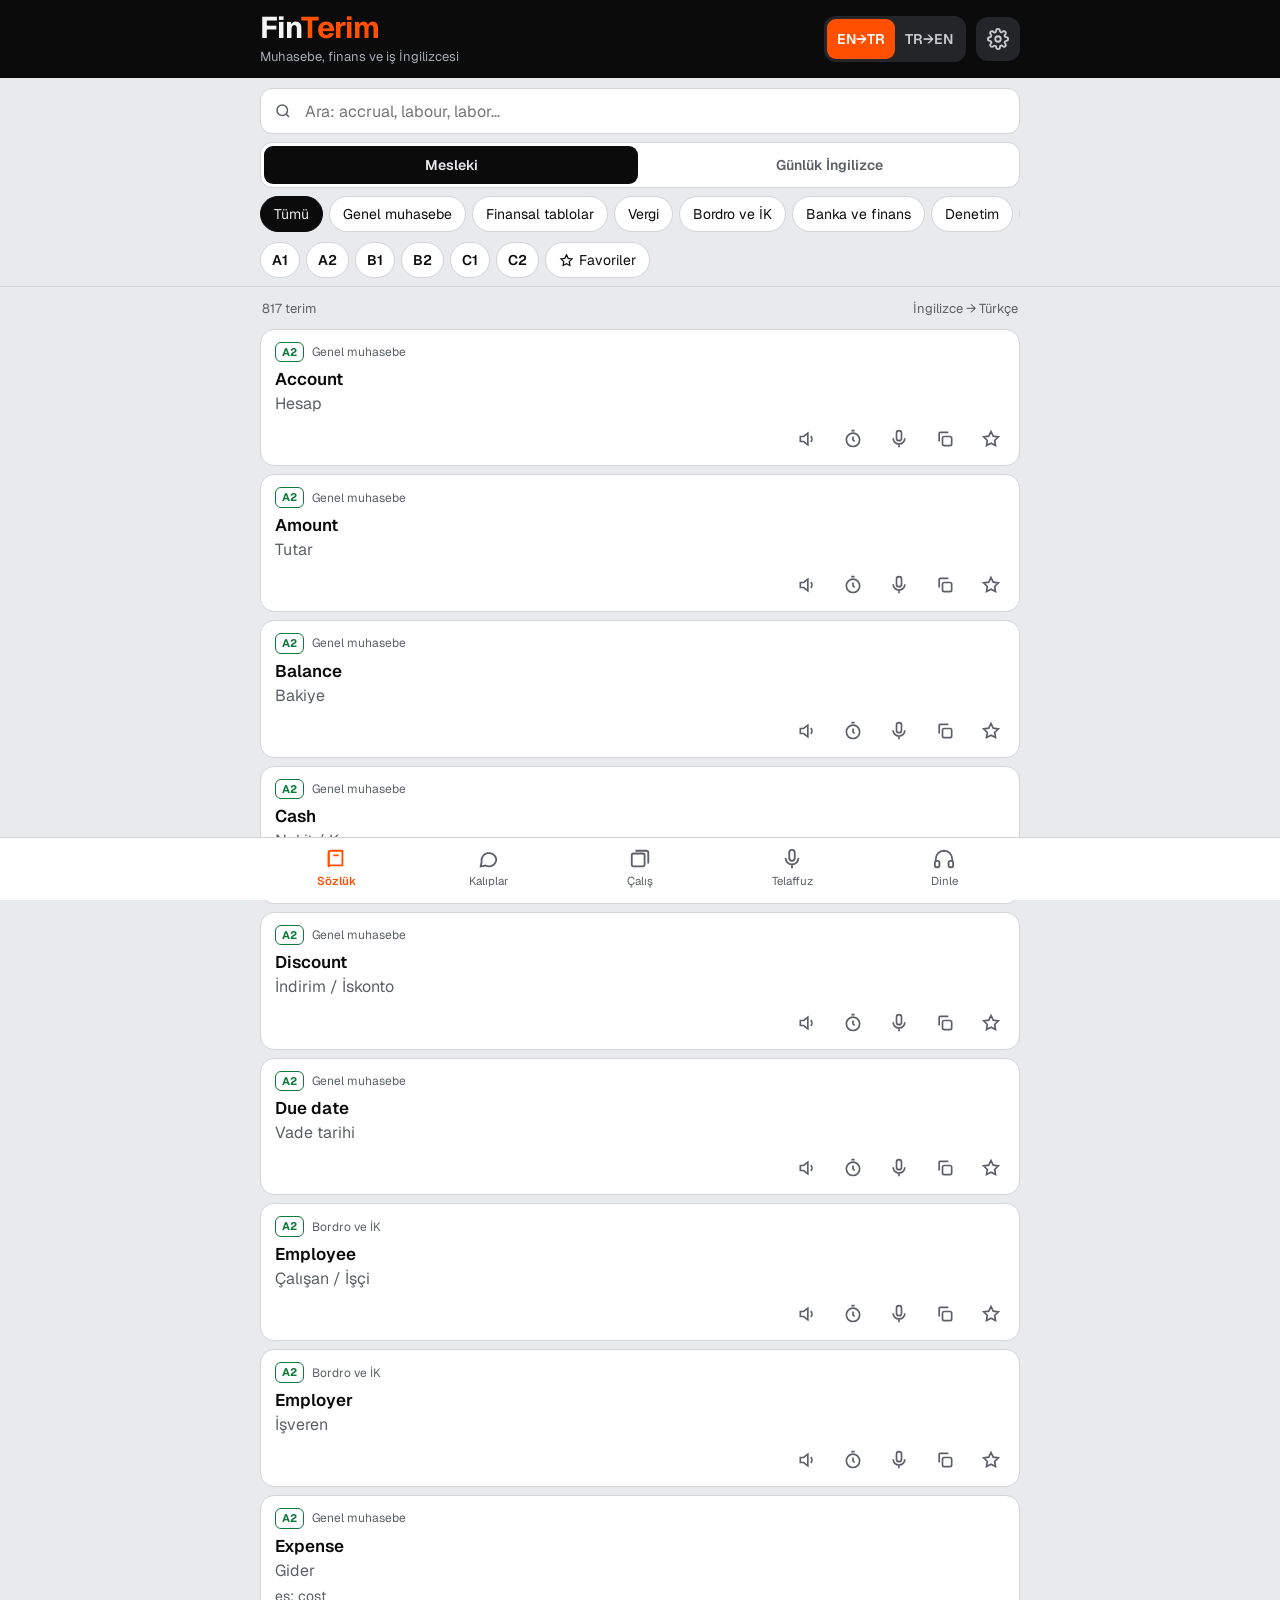
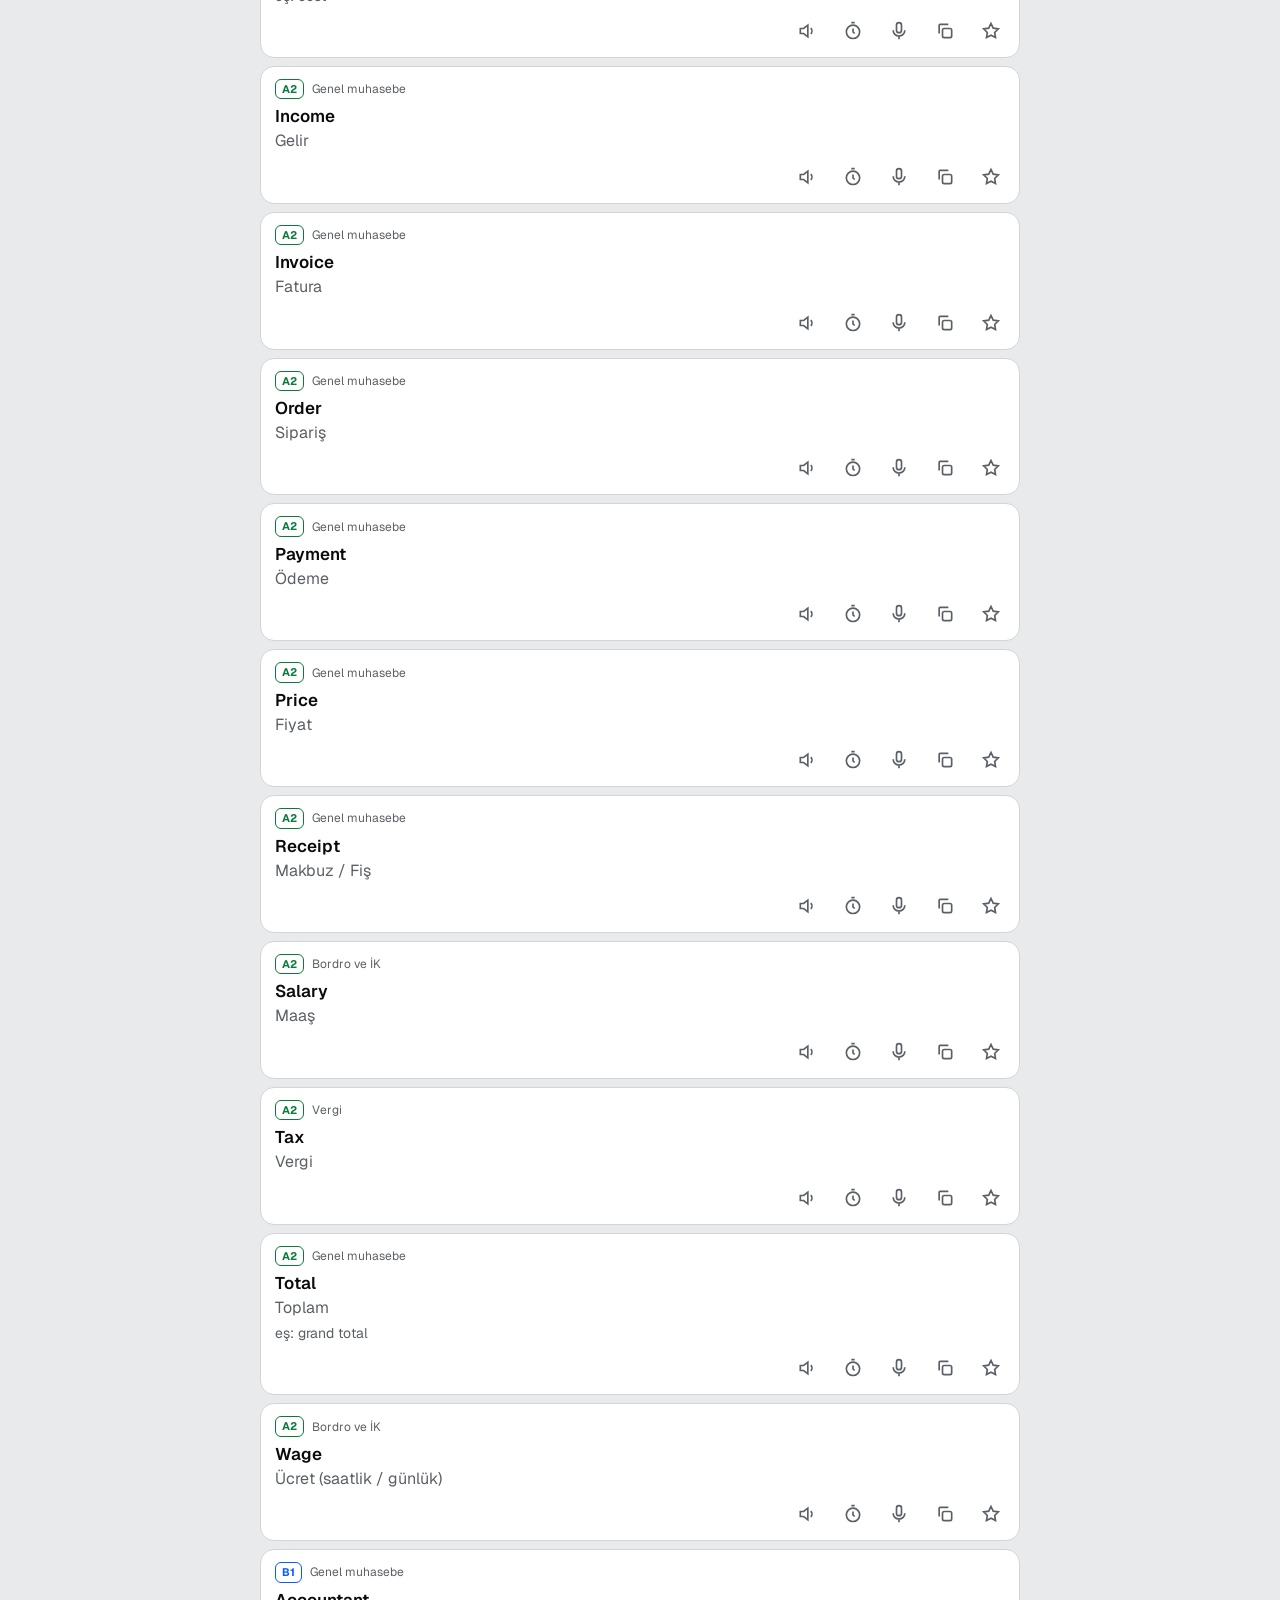
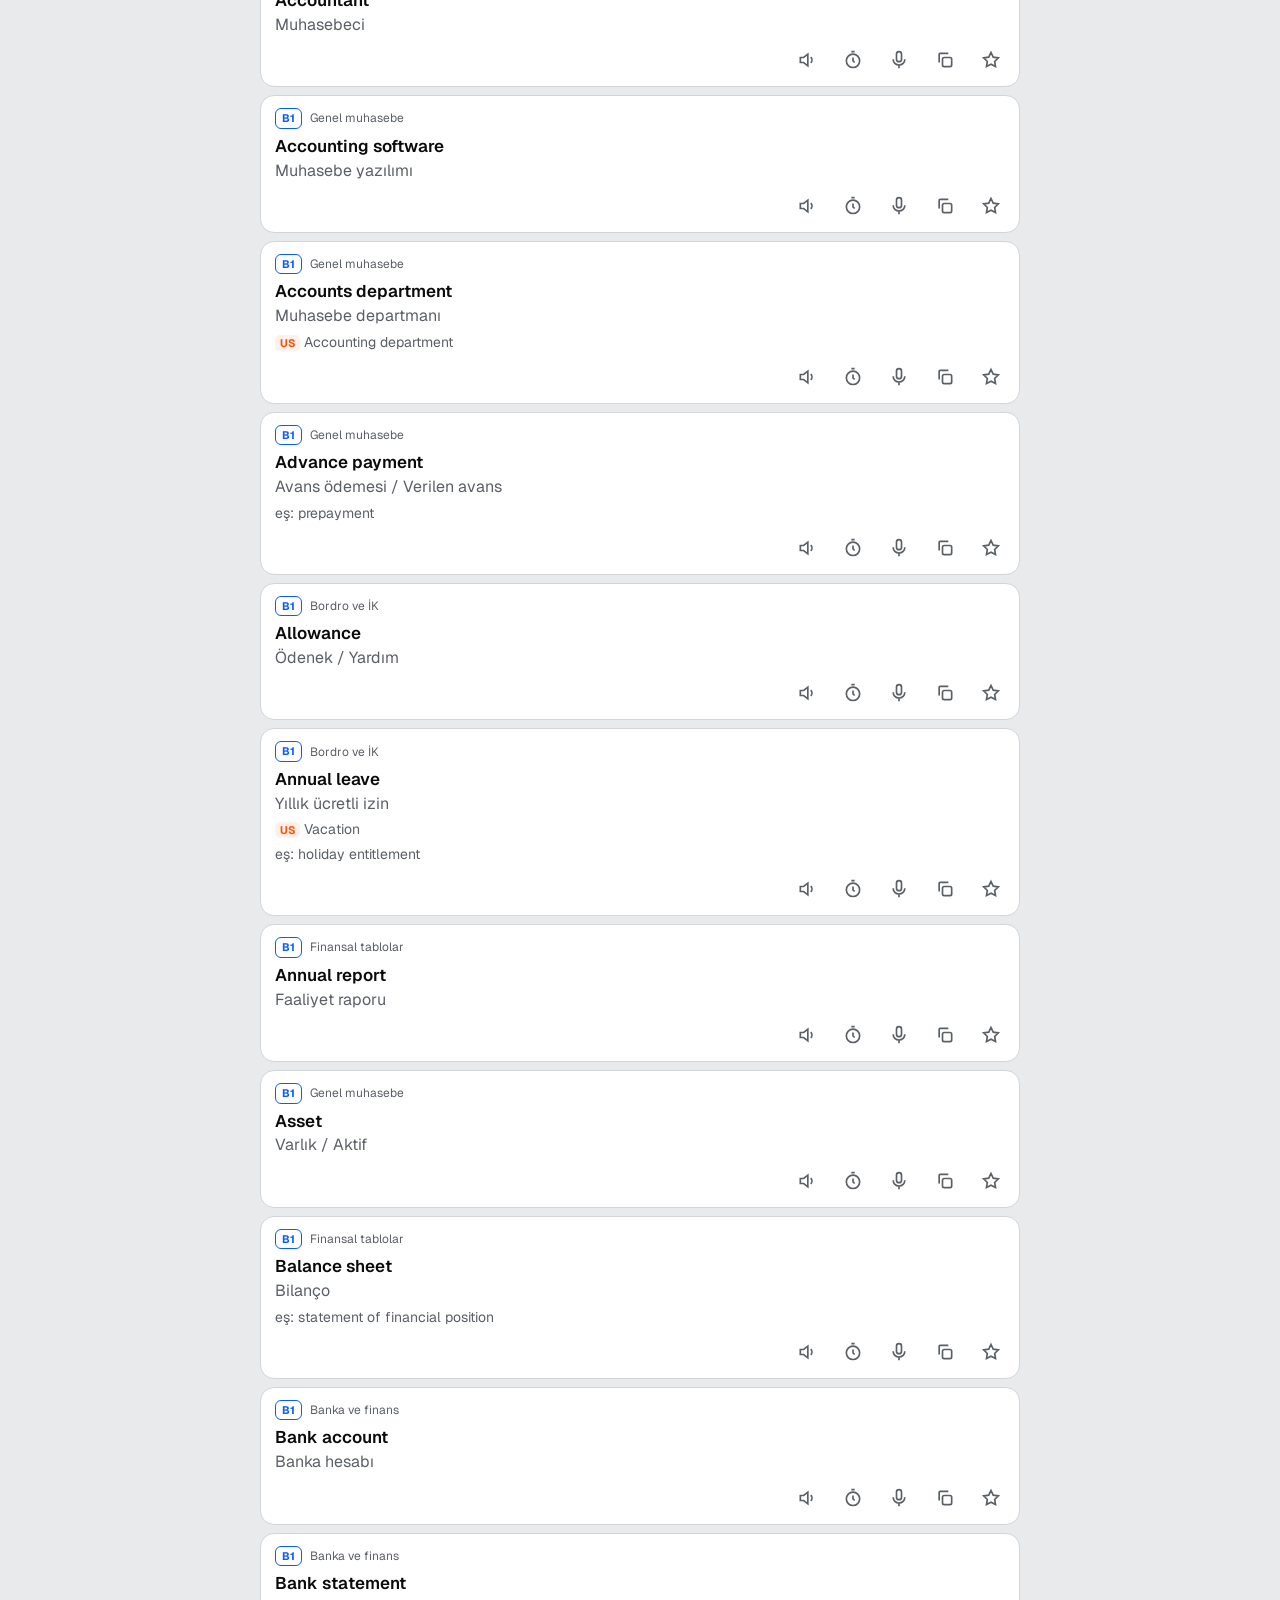
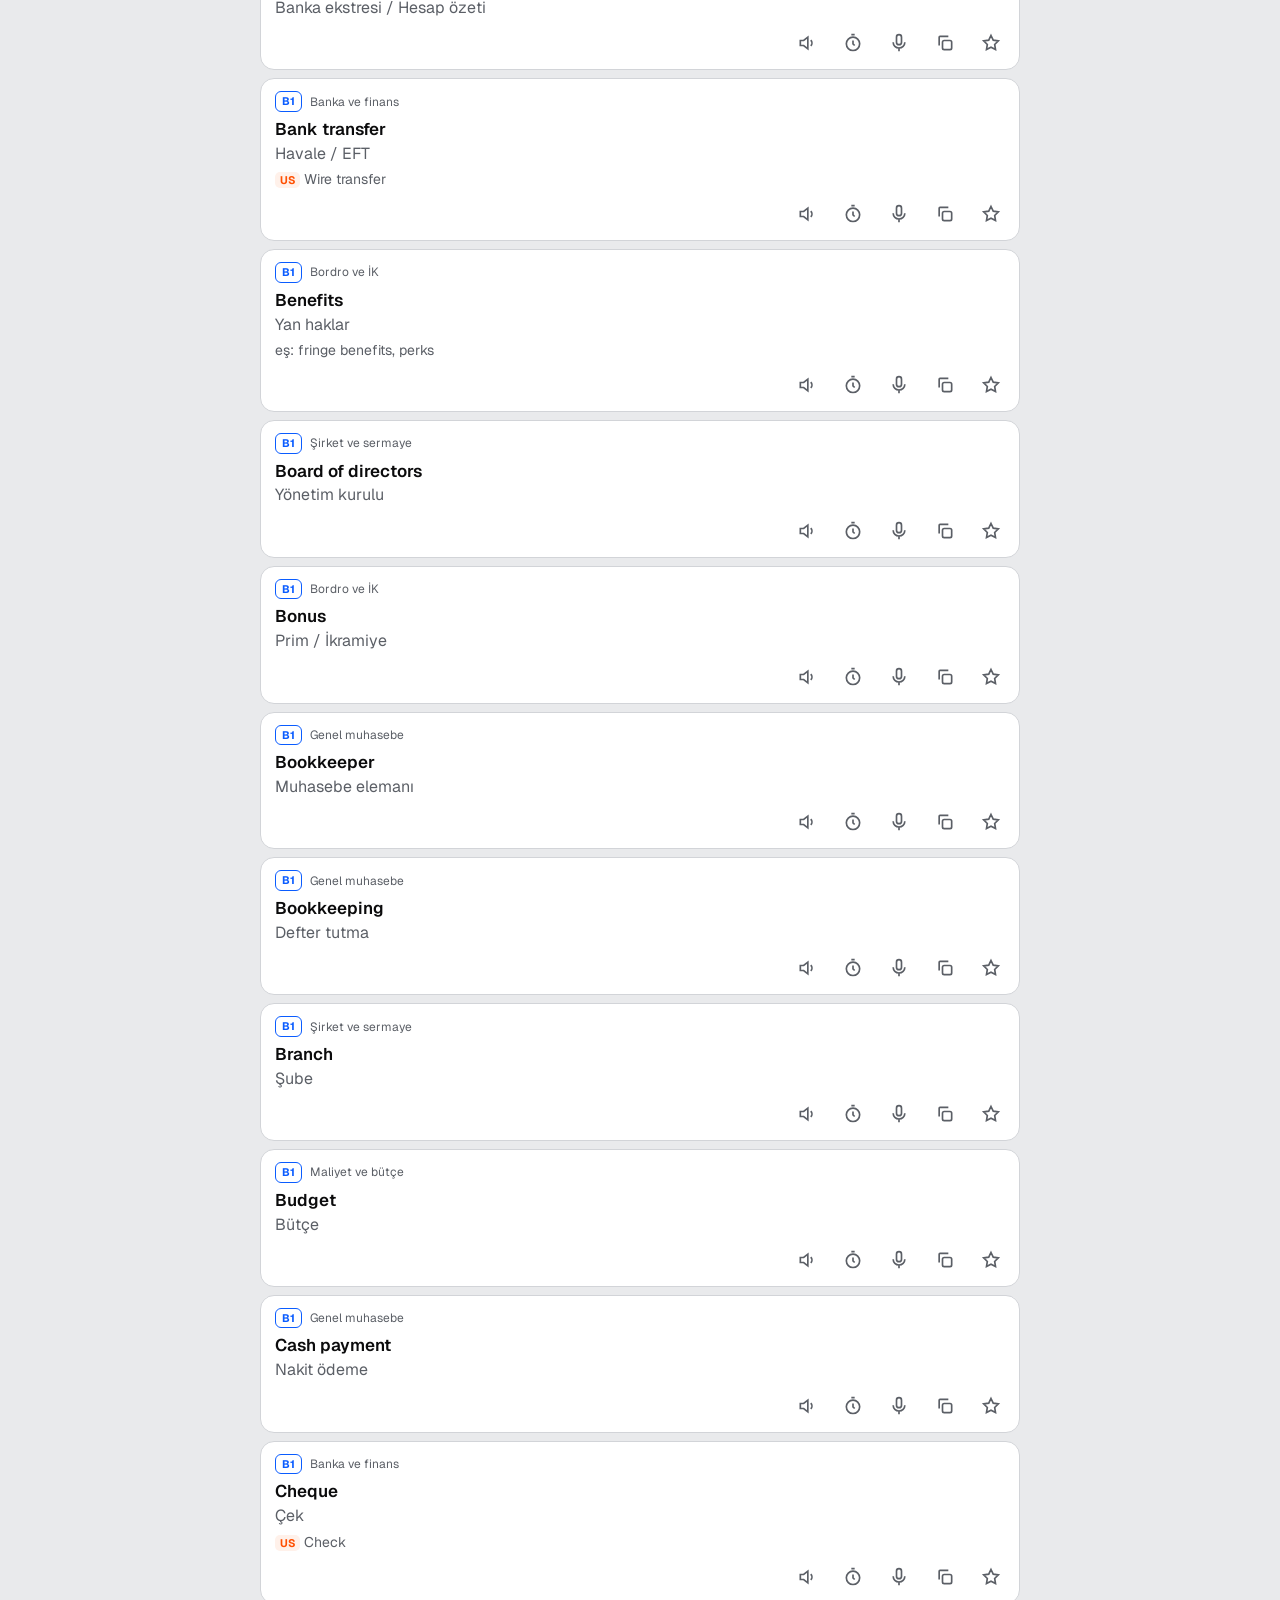
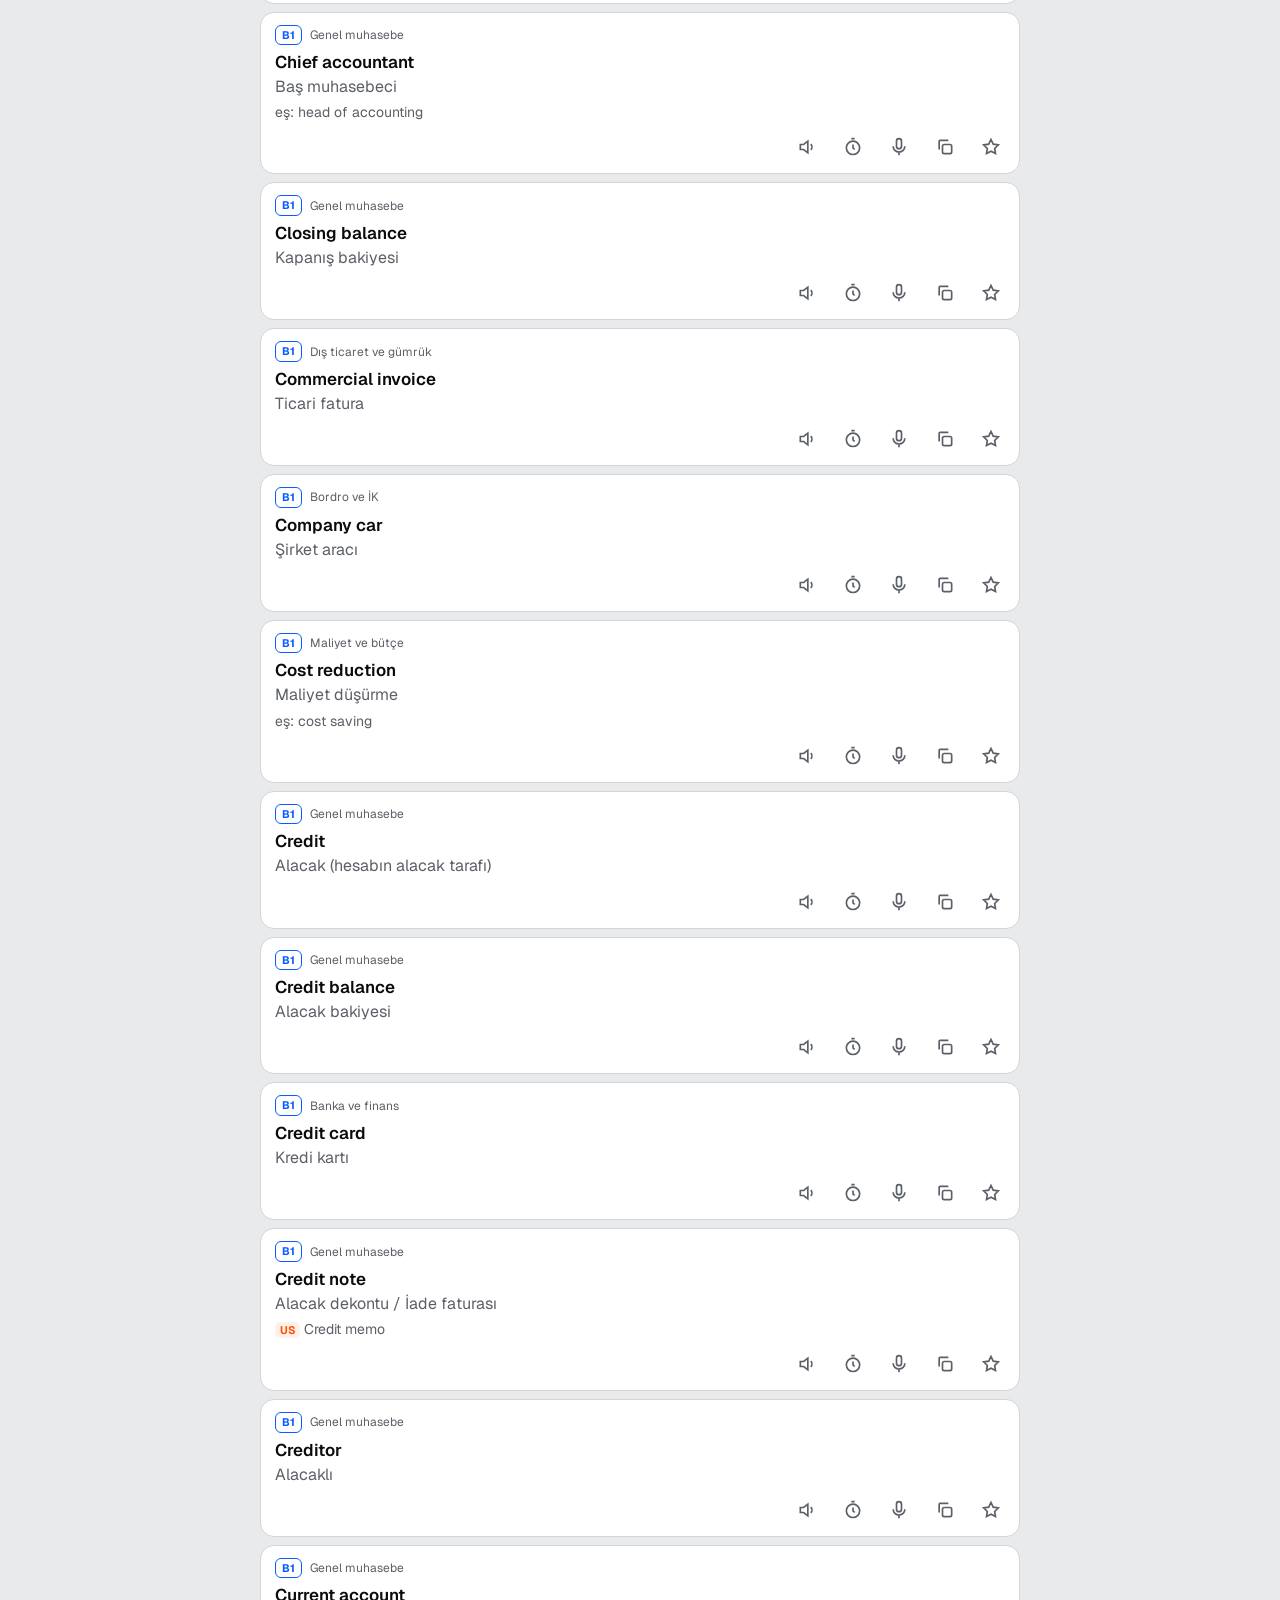
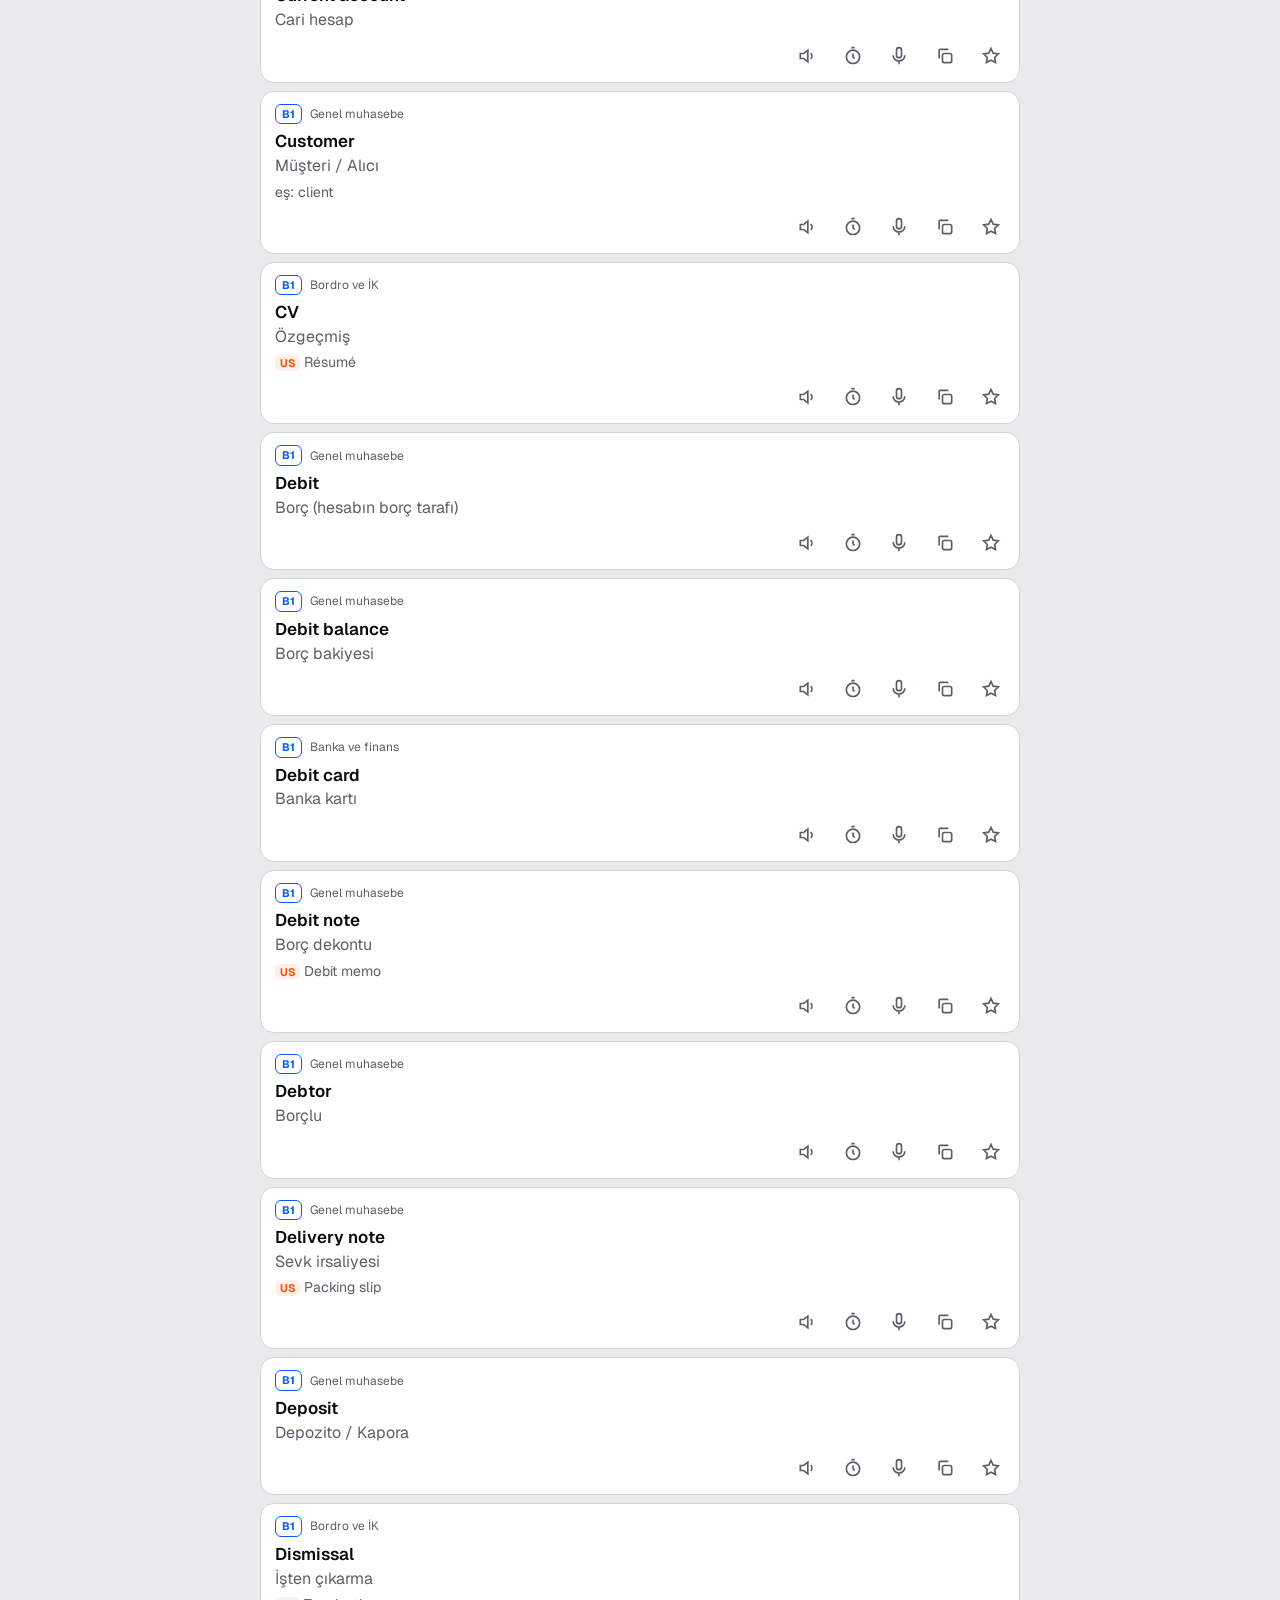
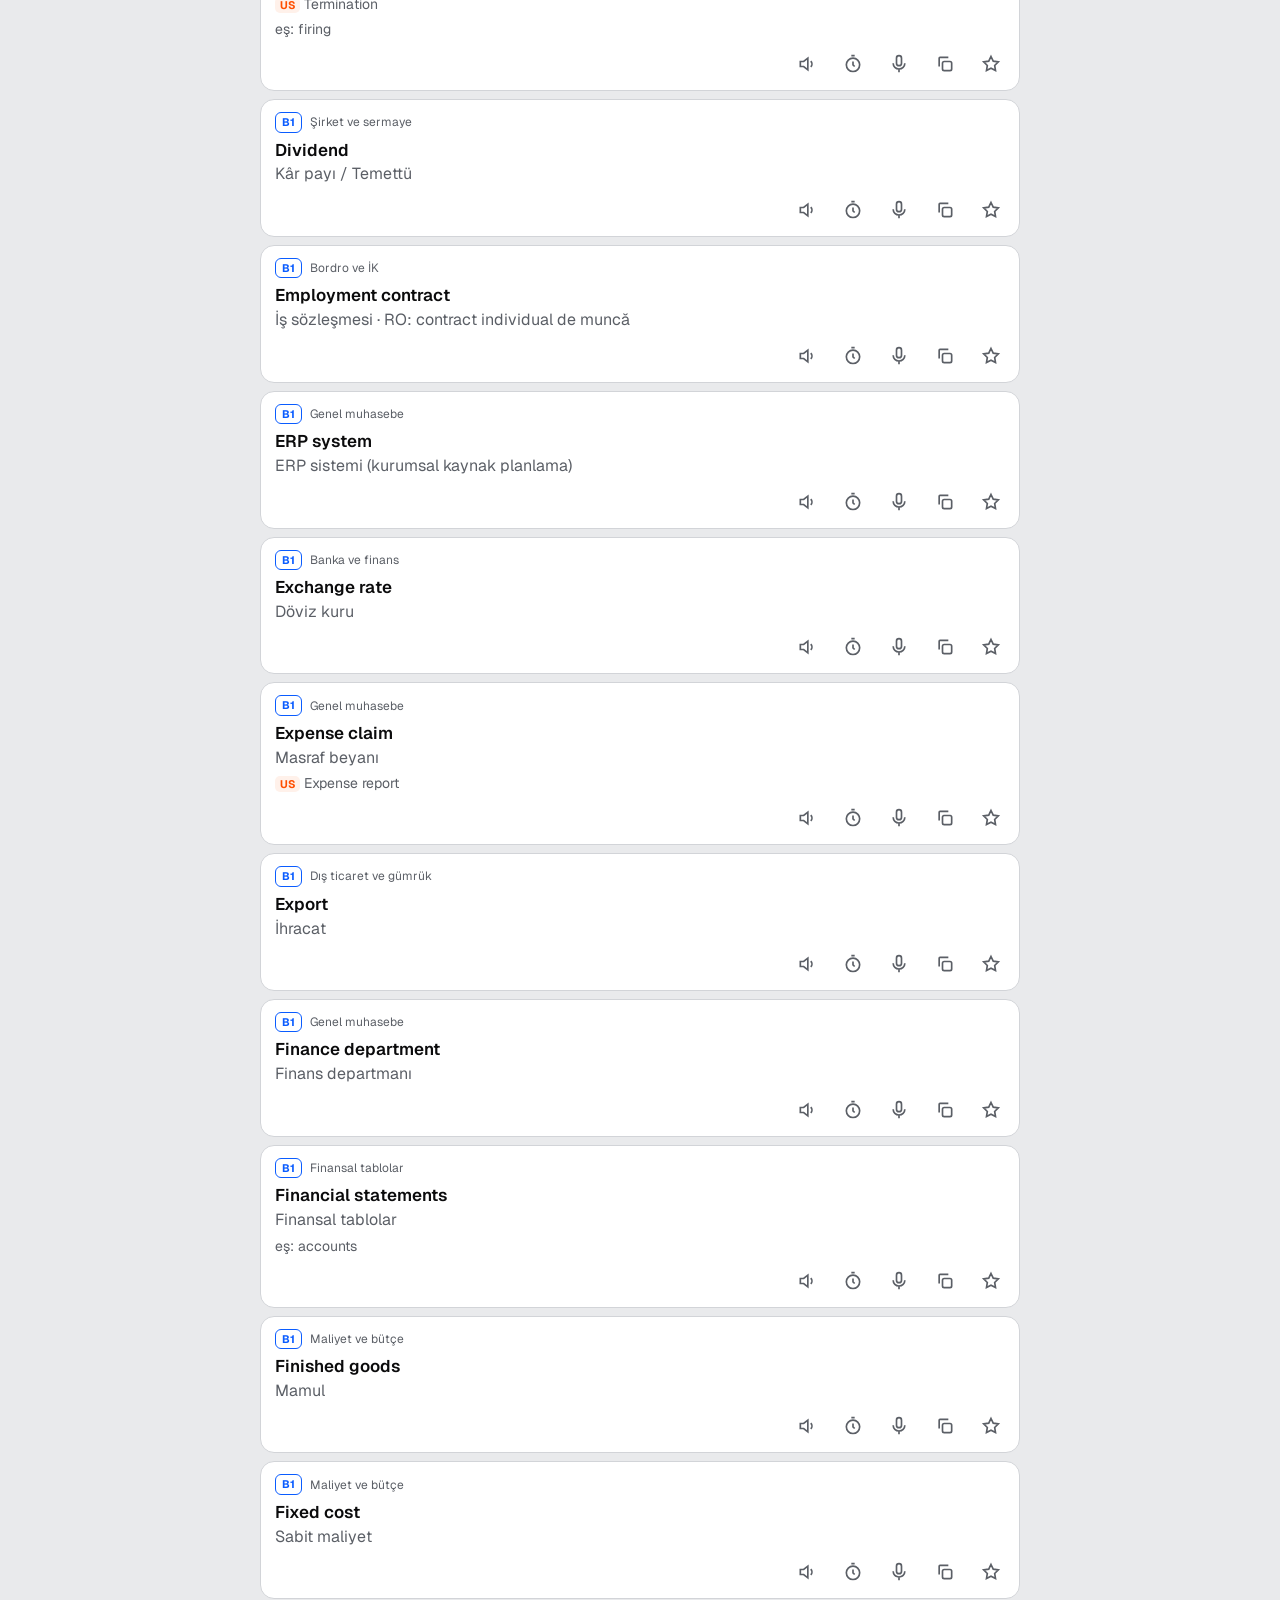
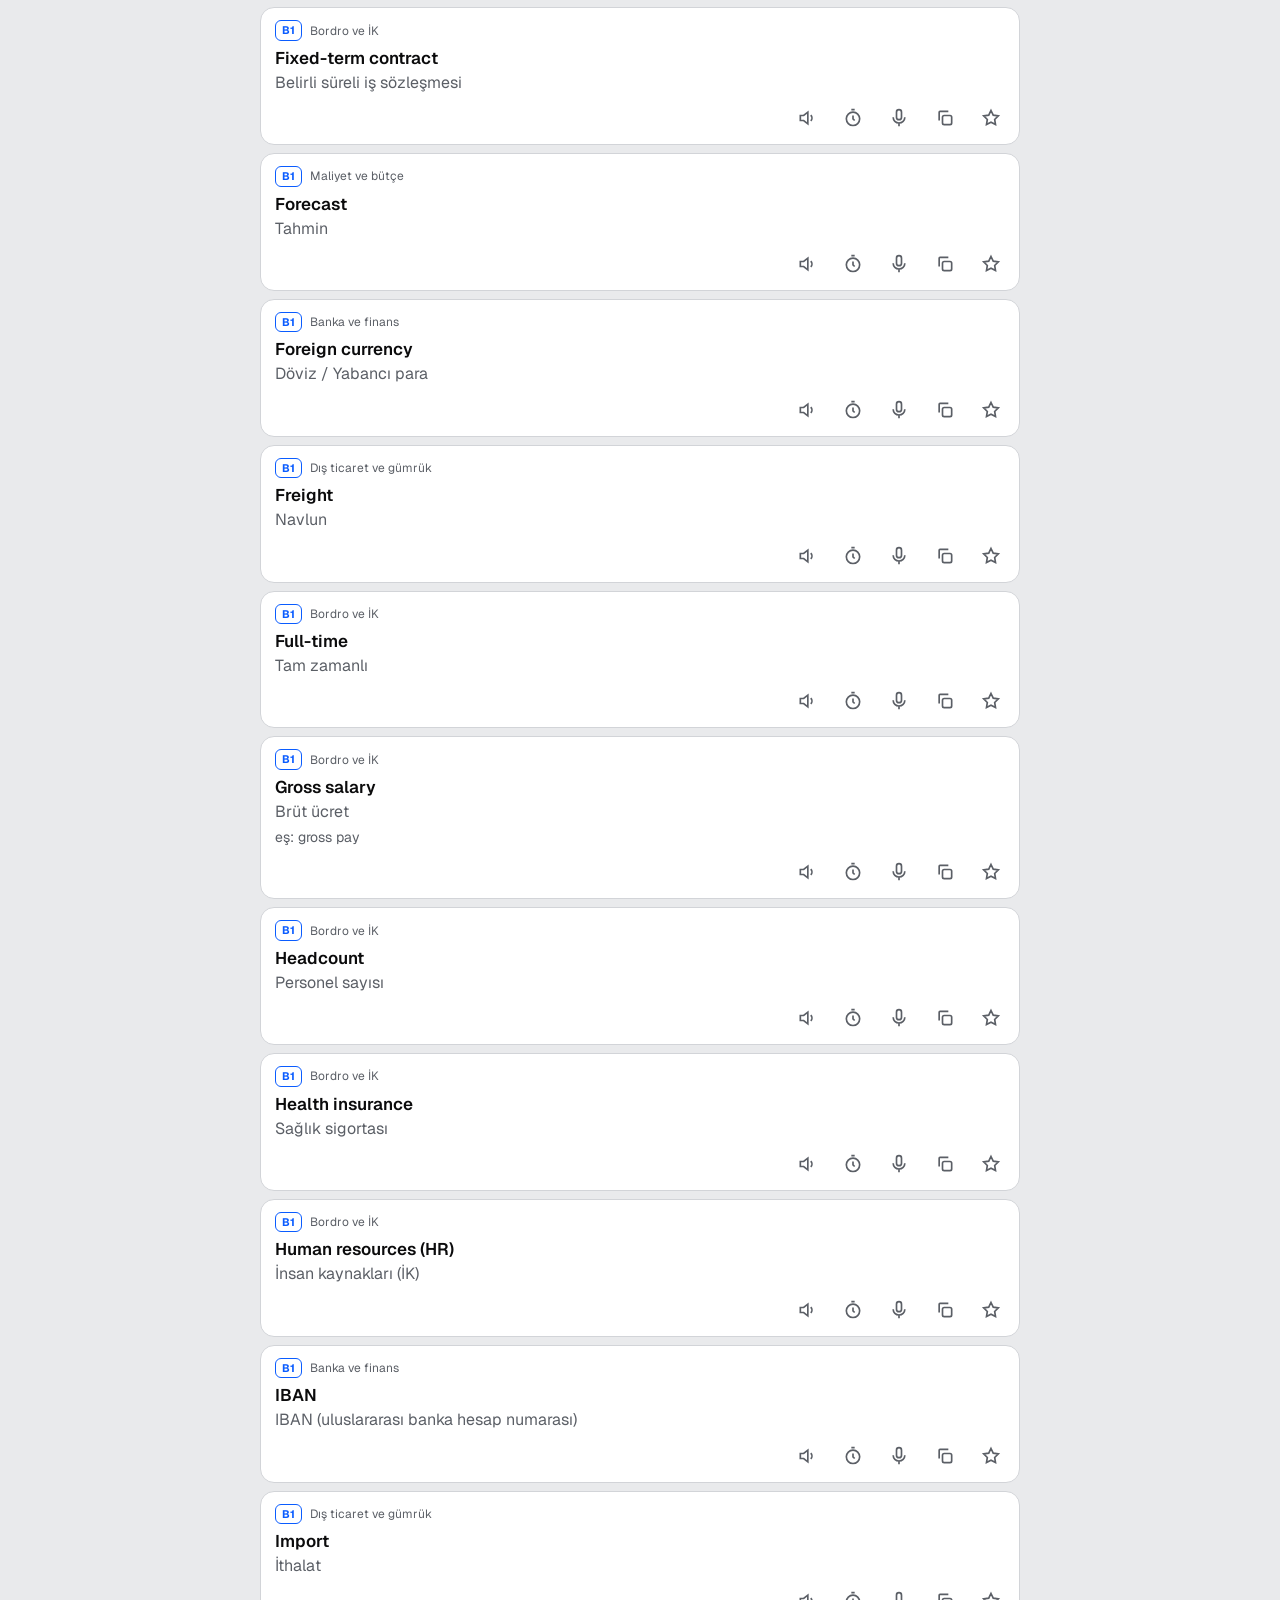
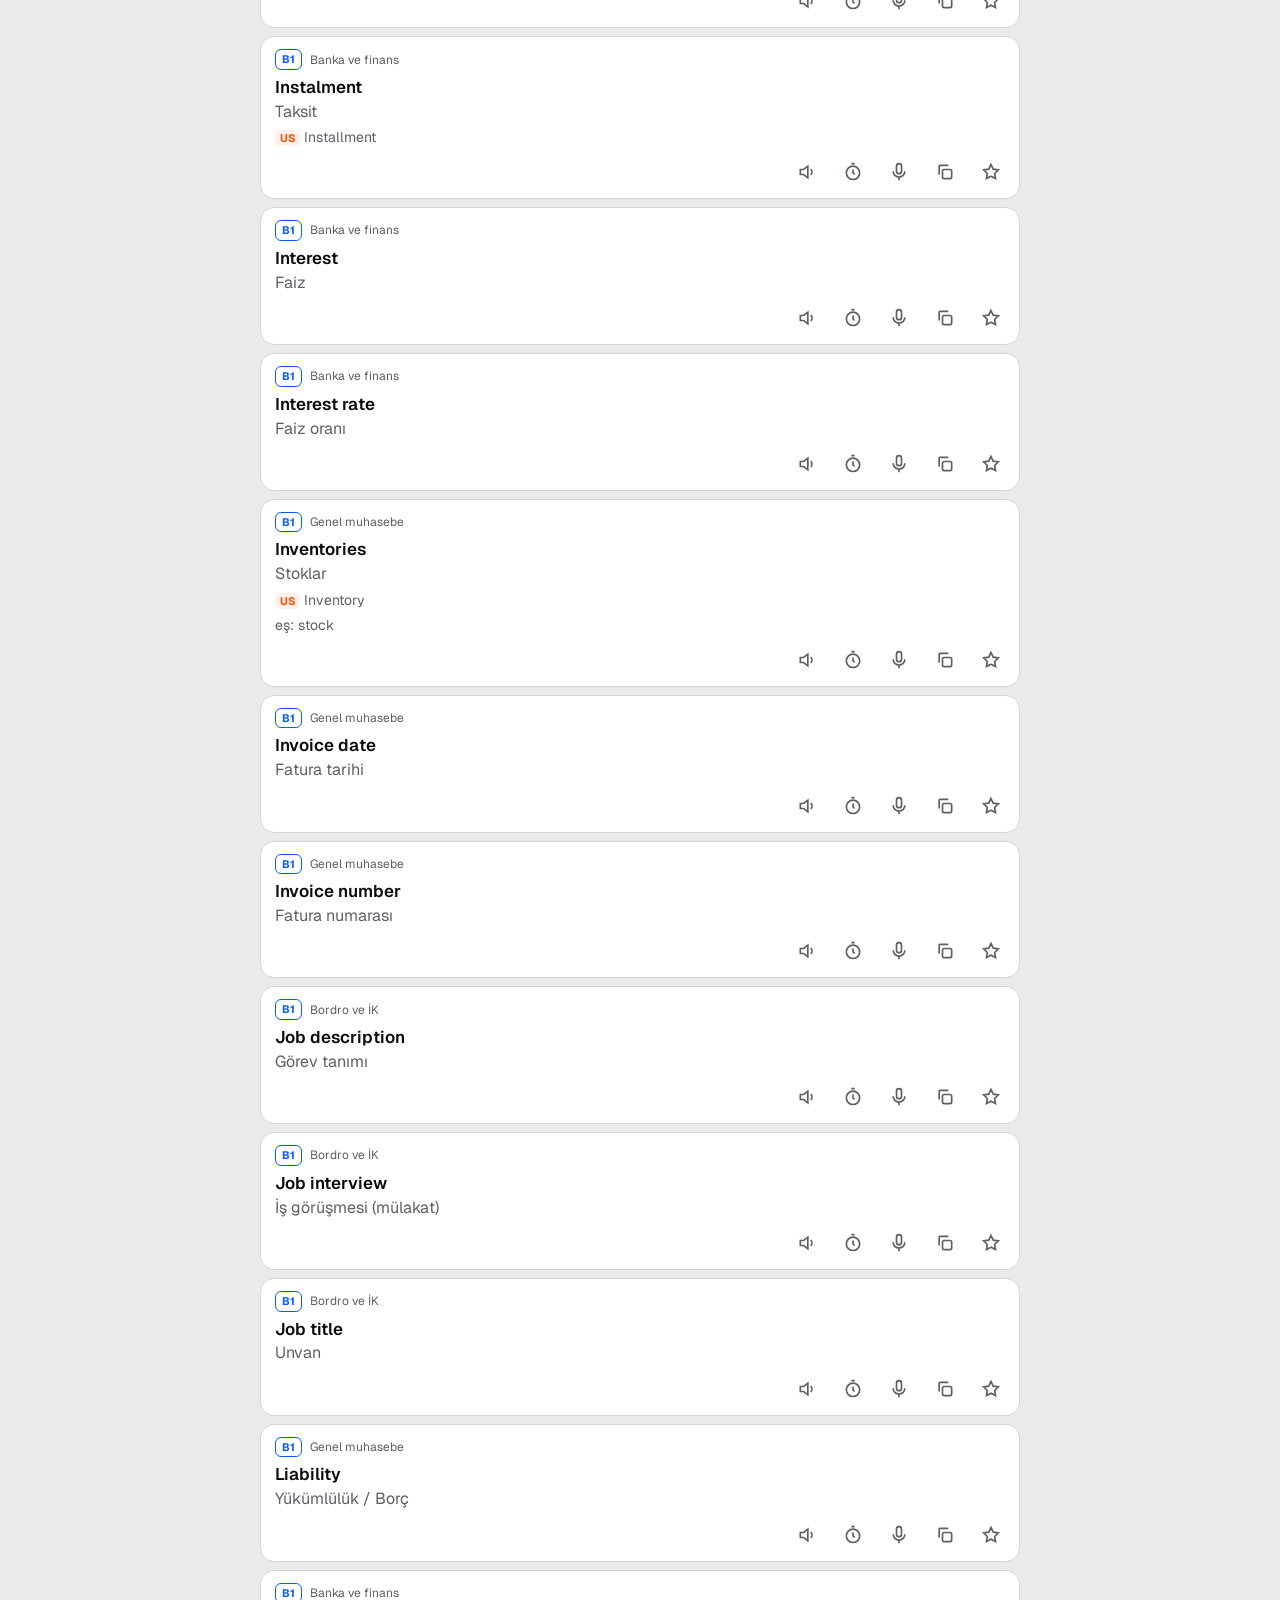
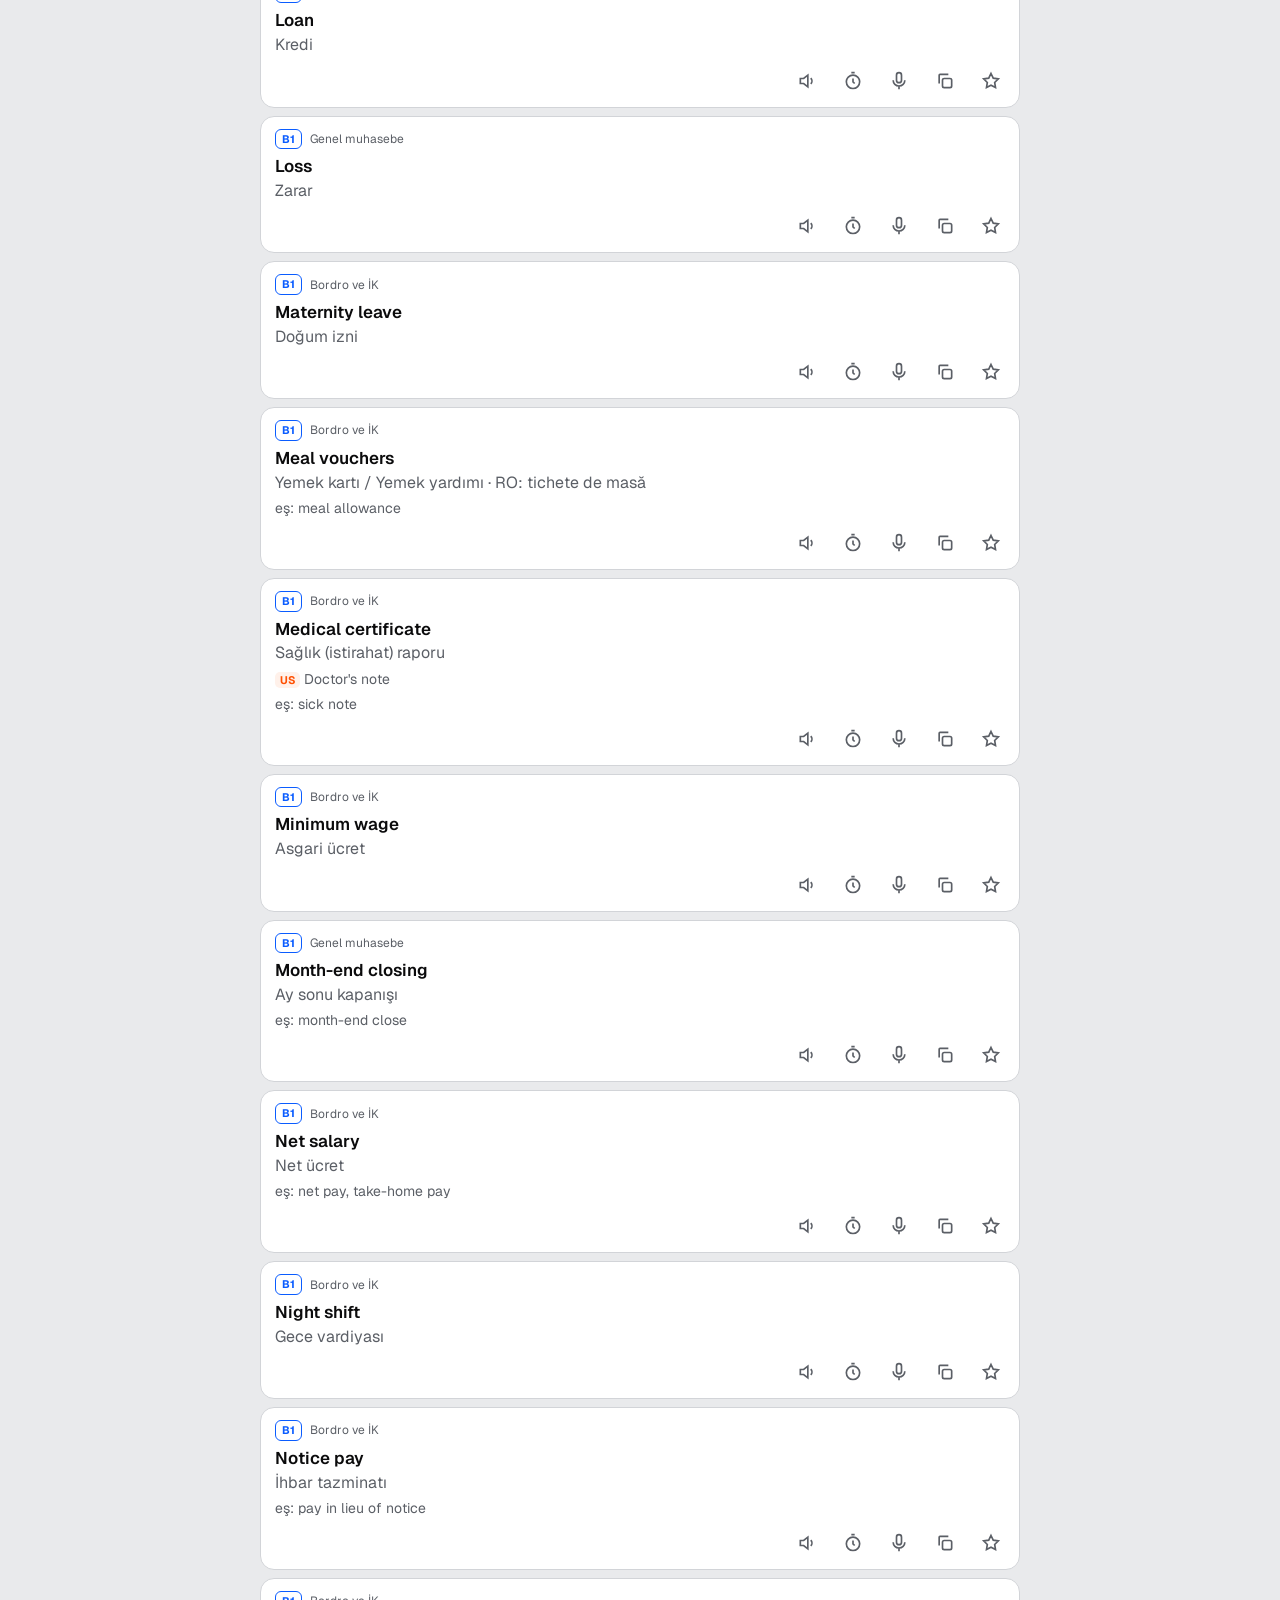
==== index.html @ 6b2aa6b6 "Add files via upload" ====
<!DOCTYPE html>
<html lang="tr">
<head>
<meta charset="utf-8">
<meta name="viewport" content="width=device-width,initial-scale=1,viewport-fit=cover">
<meta name="theme-color" content="#0b0b0c">
<meta name="apple-mobile-web-app-capable" content="yes">
<meta name="mobile-web-app-capable" content="yes">
<meta name="apple-mobile-web-app-title" content="FinTerim">
<meta name="apple-mobile-web-app-status-bar-style" content="black">
<link rel="manifest" href="manifest.webmanifest">
<link rel="icon" href="icon-192.png">
<link rel="apple-touch-icon" href="apple-touch-icon.png">
<title>FinTerim EN⇄TR</title>
<link rel="preconnect" href="https://fonts.googleapis.com">
<link href="https://fonts.googleapis.com/css2?family=Geist:wght@400;500;600;700&display=swap" rel="stylesheet">
<style>
/* VOICE: calm, exact pocket instrument for a finance professional learning between meetings
   IDEA: a precision instrument — black housing, aluminium face, one orange pointer
   PICTURE: the working list / flash card / mic dial itself, opening mid-use
   COLOUR and TYPE: aluminium #e9eaec, black, orange #ff4f00; night #141517; Geist
   LAYOUT: black header with direction switch, sticky filter bar, cards, five-tab bottom bar */
:root{color-scheme:light dark;--bg:light-dark(#e9eaec,#141517);--card:light-dark(#fff,#1d1f22);--ink:light-dark(#0b0b0c,#f1f2f3);--mute:light-dark(#5b5f66,#9ca1a8);--line:light-dark(#d2d4d8,#2d3034);--acc:#ff4f00;--soft:light-dark(#fff1ea,#2a1c15);--ok:light-dark(#0b7a3b,#4cd685);--bad:light-dark(#c4161c,#ff6b6b)}
:root[data-theme=light]{color-scheme:light}:root[data-theme=dark]{color-scheme:dark}
*{box-sizing:border-box;min-width:0}
body{margin:0;background:var(--bg);color:var(--ink);font:16px/1.5 Geist,system-ui,-apple-system,"Segoe UI",Roboto,sans-serif;overflow-x:clip;-webkit-tap-highlight-color:transparent}
button,select,input{font:inherit;color:inherit}
button{cursor:pointer}
button:focus-visible,input:focus-visible,select:focus-visible{outline:2px solid var(--acc);outline-offset:2px}
.wrap{max-width:760px;margin:0 auto}
.top{background:#0b0b0c;color:#f4f4f5;padding:calc(env(safe-area-inset-top) + 12px) max(16px,env(safe-area-inset-right)) 12px max(16px,env(safe-area-inset-left))}
.brand{display:flex;align-items:center;gap:10px}
.brand>div:first-child{flex:1}
h1{margin:0;font-size:30px;line-height:1.05;font-weight:700;letter-spacing:-.02em}
h1 i{font-style:normal;color:var(--acc)}
.sub{margin:3px 0 0;font-size:13px;color:#a7abb2}
.seg{display:flex;background:#232529;border-radius:12px;padding:3px;flex:none}
.seg button{border:0;background:none;min-height:40px;padding:0 10px;border-radius:9px;font-weight:600;font-size:14px;color:#c9ccd1;white-space:nowrap}
.seg button[aria-pressed=true]{background:var(--acc);color:#fff}
.gear{width:44px;height:44px;border:0;background:#232529;border-radius:12px;color:#c9ccd1;display:grid;place-items:center;flex:none}
.gear svg{width:22px;height:22px}
.bar{position:sticky;top:0;z-index:5;background:var(--bg);padding:10px max(16px,env(safe-area-inset-right)) 6px max(16px,env(safe-area-inset-left));border-bottom:1px solid var(--line)}
.search{position:relative}
.search svg{position:absolute;left:14px;top:50%;transform:translateY(-50%);width:18px;height:18px;color:var(--mute)}
.search input{width:100%;height:46px;border-radius:12px;border:1px solid var(--line);background:var(--card);font-size:16px;padding:0 44px}
.search input::-webkit-search-cancel-button{-webkit-appearance:none;display:none}
.search .clr{position:absolute;right:3px;top:3px;width:40px;height:40px;border:0;background:none;color:var(--mute);font-size:22px;display:none}
.seg2{display:flex;gap:4px;background:var(--card);border:1px solid var(--line);border-radius:12px;padding:3px;margin-top:8px}
.seg2 button{flex:1;border:0;background:none;min-height:38px;border-radius:9px;font-weight:600;font-size:14px;color:var(--mute);white-space:nowrap;padding:0 6px}
.seg2 button[aria-pressed=true]{background:var(--ink);color:var(--bg)}
.chips{display:flex;gap:6px;overflow-x:auto;padding:8px 0 2px;scrollbar-width:none}
.chips::-webkit-scrollbar{display:none}
.chip{flex:none;border:1px solid var(--line);background:var(--card);border-radius:999px;min-height:36px;padding:0 13px;font-size:14px;white-space:nowrap;display:inline-flex;align-items:center;gap:5px}
.chip[aria-pressed=true]{background:var(--ink);color:var(--bg);border-color:var(--ink)}
.chip.lvc{font-weight:600;padding:0 11px}
.chip svg{width:15px;height:15px}
main{padding:10px max(16px,env(safe-area-inset-right)) calc(92px + env(safe-area-inset-bottom)) max(16px,env(safe-area-inset-left))}
.meta{display:flex;justify-content:space-between;gap:8px;font-size:13px;color:var(--mute);margin:2px 2px 10px}
.list{display:grid;gap:8px}
.card{background:var(--card);border-radius:14px;padding:12px 14px 6px;border:1px solid var(--line)}
.ctop{display:flex;align-items:center;gap:8px;font-size:12px;color:var(--mute)}
.lv{font-weight:700;font-size:11px;border-radius:6px;padding:1px 6px;border:1px solid currentColor;flex:none}
.lv-A1,.lv-A2{color:light-dark(#0b7a3b,#4cd685)}.lv-B1,.lv-B2{color:light-dark(#0a5cff,#7aa7ff)}.lv-C1,.lv-C2{color:var(--acc)}
.best{margin-left:auto;font-weight:600;font-variant-numeric:tabular-nums}
.src{font-weight:600;font-size:17px;line-height:1.35;margin-top:6px}
.dst{color:var(--mute);font-size:16px;line-height:1.4;margin-top:2px}
.us,.alt{font-size:14px;color:var(--mute);margin-top:4px}
.us b{font-size:11px;font-weight:700;border-radius:5px;padding:1px 5px;background:var(--soft);color:var(--acc);margin-right:4px}
.acts{display:flex;justify-content:flex-end;gap:2px;margin-top:4px;margin-right:-8px}
.ib{width:44px;height:40px;border:0;background:none;border-radius:10px;display:grid;place-items:center;color:var(--mute)}
.ib:active{background:var(--soft)}
.ib svg{width:20px;height:20px}
.ib.on{color:var(--acc)}.ib.on svg{fill:currentColor}
.empty{text-align:center;padding:44px 16px;color:var(--mute)}
.empty b{display:block;color:var(--ink);font-size:18px;margin-bottom:4px}
.note{background:var(--soft);border-radius:14px;padding:12px 14px;margin-bottom:10px;font-size:15px}
.note b{font-size:18px;color:var(--acc);margin-right:6px}
.more{height:40px}
.nav{position:fixed;left:0;right:0;bottom:0;z-index:6;background:var(--card);border-top:1px solid var(--line);padding:4px max(6px,env(safe-area-inset-right)) calc(4px + env(safe-area-inset-bottom)) max(6px,env(safe-area-inset-left))}
.nav .wrap{display:grid;grid-template-columns:repeat(5,minmax(0,1fr))}
.nav button{border:0;background:none;min-height:54px;display:flex;flex-direction:column;align-items:center;justify-content:center;gap:2px;font-size:11.5px;color:var(--mute);border-radius:10px}
.nav svg{width:22px;height:22px}
.nav button[aria-current=page]{color:var(--acc);font-weight:600}
.deck{background:var(--card);border:1px solid var(--line);border-radius:14px;padding:4px 12px 10px;margin-bottom:12px}
.deck .seg2{border:0;padding:0;background:none;display:grid;grid-template-columns:repeat(4,minmax(0,1fr))}
.deck .seg2 button{font-size:13px;padding:0 2px}
.deck .seg2 button{background:var(--bg)}
.deck .seg2 button[aria-pressed=true]{background:var(--ink)}
.sel{display:flex;align-items:center;gap:8px;margin-top:8px;font-size:14px;color:var(--mute)}
.sel select{flex:1;min-height:42px;border-radius:10px;border:1px solid var(--line);background:var(--bg);font-size:16px;padding:0 8px}
.cnt{font-size:13px;color:var(--mute);margin-top:6px}
.flash{background:#0b0b0c;color:#f4f4f5;border-radius:20px;min-height:270px;padding:22px 20px;display:flex;flex-direction:column;justify-content:space-between;border:0;text-align:left;width:100%}
.flash .k{font-size:13px;color:#a7abb2}
.flash .q{font-size:clamp(23px,6vw,32px);line-height:1.15;font-weight:700;text-wrap:balance;margin:16px 0}
.flash .a{font-size:19px;color:var(--acc);font-weight:600}
.flash .h{font-size:13px;color:#a7abb2}
.row{display:grid;grid-template-columns:repeat(2,minmax(0,1fr));gap:10px;margin-top:10px}
.row3{grid-template-columns:repeat(3,minmax(0,1fr))}
.btn{min-height:50px;border-radius:14px;border:1px solid var(--line);background:var(--card);font-weight:600;font-size:15px;display:inline-flex;align-items:center;justify-content:center;gap:6px;padding:0 8px}
.btn svg{width:20px;height:20px}
.btn.pri{background:var(--acc);border-color:var(--acc);color:#fff}
.btn:disabled{opacity:.45}
.prog{margin-top:14px;background:var(--card);border:1px solid var(--line);border-radius:14px;padding:10px 14px}
.prog h3,.box h3{margin:4px 0 8px;font-size:15px}
.pr{display:grid;grid-template-columns:2.2em minmax(0,1fr) 5.5em;gap:8px;align-items:center;font-size:13px;margin:6px 0}
.pr .t{height:8px;border-radius:4px;background:var(--bg);overflow:hidden}
.pr .t i{display:block;height:100%;background:var(--acc)}
.pr span:last-child{text-align:right;color:var(--mute);font-variant-numeric:tabular-nums;white-space:nowrap}
.target{background:var(--card);border:1px solid var(--line);border-radius:18px;padding:16px}
.target .en{font-size:clamp(22px,5.6vw,28px);font-weight:700;line-height:1.2;margin:8px 0 4px;text-wrap:balance}
.target .tr{color:var(--mute)}
.mic{display:grid;place-items:center;margin:16px auto 6px;width:96px;height:96px;border-radius:50%;border:0;background:var(--acc);color:#fff;box-shadow:0 0 0 8px var(--soft)}
.mic svg{width:40px;height:40px}
.mic.live{animation:pulse 1.2s ease-in-out infinite}
@keyframes pulse{50%{box-shadow:0 0 0 18px var(--soft)}}
.micl{text-align:center;font-size:14px;color:var(--mute);min-height:1.5em}
.res{margin-top:12px;background:var(--card);border:1px solid var(--line);border-radius:14px;padding:14px}
.score{font-size:40px;font-weight:700;line-height:1;font-variant-numeric:tabular-nums}
.words{display:flex;flex-wrap:wrap;gap:6px;margin:10px 0 6px}
.w{border:0;border-radius:8px;padding:5px 9px;font-size:17px;font-weight:600}
.w.ok{background:light-dark(#e4f5ea,#173323);color:var(--ok)}
.w.miss{background:light-dark(#fde7e7,#3a1a1a);color:var(--bad);text-decoration:underline wavy;text-underline-offset:4px}
.heard{font-size:14px;color:var(--mute)}
.box{margin-top:12px;background:var(--card);border:1px solid var(--line);border-radius:14px;padding:10px 14px}
.hw{display:flex;flex-wrap:wrap;gap:6px}
.warn{background:var(--soft);border-radius:12px;padding:10px 12px;font-size:14px;margin-top:10px}
.grid2{display:grid;grid-template-columns:repeat(2,minmax(0,1fr));gap:8px 12px}
@media(max-width:600px){.grid2{grid-template-columns:minmax(0,1fr)}}
.fld{font-size:13px;color:var(--mute)}
.fld .seg2{margin-top:4px}
.fld .seg2 button{background:var(--bg)}
.fld .seg2 button[aria-pressed=true]{background:var(--ink)}
.tg{display:flex;align-items:center;justify-content:space-between;min-height:44px;font-size:15px;color:var(--ink);border-top:1px solid var(--line);margin-top:8px}
.tg input{width:22px;height:22px;accent-color:var(--acc)}
.now{background:#0b0b0c;color:#f4f4f5;border-radius:20px;padding:20px;margin-top:12px;min-height:200px;display:flex;flex-direction:column;justify-content:center}
.now .n{font-size:13px;color:#a7abb2}
.now .e{font-size:clamp(22px,6vw,30px);font-weight:700;line-height:1.2;margin:10px 0 6px;text-wrap:balance}
.now .t{font-size:18px;color:var(--acc)}
.ctl{display:grid;grid-template-columns:1fr 1.4fr 1fr;gap:10px;margin-top:10px}
.ctl .btn{min-height:58px}
.night{position:fixed;inset:0;z-index:20;background:#000;color:#6b6f75;display:none;flex-direction:column;justify-content:center;padding:32px;text-align:center}
.night.on{display:flex}
.night .e{font-size:30px;font-weight:700;line-height:1.2}
.night .t{font-size:20px;margin-top:12px;color:#8a4a2a}
.night small{position:absolute;bottom:calc(24px + env(safe-area-inset-bottom));left:0;right:0;font-size:13px}
dialog{border:0;border-radius:20px;padding:0;width:min(560px,94vw);max-height:88vh;background:var(--card);color:var(--ink)}
dialog::backdrop{background:rgba(0,0,0,.5)}
.dlg{padding:18px 18px 14px;overflow:auto;max-height:88vh}
.dlg h2{margin:0 0 6px;font-size:22px}
.dlg p{font-size:14px;color:var(--mute);margin:8px 0}
.dlg .x{float:right;width:44px;height:44px;border:0;background:none;font-size:26px;color:var(--mute);margin:-10px -10px 0 0}
.toast{position:fixed;left:50%;bottom:calc(84px + env(safe-area-inset-bottom));transform:translateX(-50%) translateY(20px);background:var(--ink);color:var(--bg);padding:10px 16px;border-radius:999px;font-size:14px;opacity:0;pointer-events:none;transition:.2s;z-index:30;white-space:nowrap}
.toast.show{opacity:1;transform:translateX(-50%) translateY(0)}
@media(prefers-reduced-motion:reduce){.toast{transition:none}.mic.live{animation:none}}
@media(max-width:380px){h1{font-size:25px}.seg button{padding:0 8px;font-size:13px}.nav button{font-size:10.5px}}
</style>
</head>
<body>
<header class="top"><div class="wrap">
  <div class="brand">
    <div><h1>Fin<i>Terim</i></h1><p class="sub">Muhasebe, finans ve iş İngilizcesi</p></div>
    <div class="seg" role="group" aria-label="Çeviri yönü">
      <button id="dEn" aria-pressed="true">EN→TR</button>
      <button id="dTr" aria-pressed="false">TR→EN</button>
    </div>
    <button class="gear" id="openSet" aria-label="Ayarlar"><svg viewBox="0 0 24 24" fill="none" stroke="currentColor" stroke-width="2"><circle cx="12" cy="12" r="3"/><path d="M19.4 15a1.7 1.7 0 0 0 .3 1.8l.1.1a2 2 0 1 1-2.8 2.8l-.1-.1a1.7 1.7 0 0 0-1.8-.3 1.7 1.7 0 0 0-1 1.5V21a2 2 0 1 1-4 0v-.1a1.7 1.7 0 0 0-1.1-1.5 1.7 1.7 0 0 0-1.8.3l-.1.1a2 2 0 1 1-2.8-2.8l.1-.1a1.7 1.7 0 0 0 .3-1.8 1.7 1.7 0 0 0-1.5-1H3a2 2 0 1 1 0-4h.1a1.7 1.7 0 0 0 1.5-1.1 1.7 1.7 0 0 0-.3-1.8l-.1-.1a2 2 0 1 1 2.8-2.8l.1.1a1.7 1.7 0 0 0 1.8.3H9a1.7 1.7 0 0 0 1-1.5V3a2 2 0 1 1 4 0v.1a1.7 1.7 0 0 0 1 1.5 1.7 1.7 0 0 0 1.8-.3l.1-.1a2 2 0 1 1 2.8 2.8l-.1.1a1.7 1.7 0 0 0-.3 1.8V9a1.7 1.7 0 0 0 1.5 1H21a2 2 0 1 1 0 4h-.1a1.7 1.7 0 0 0-1.5 1z"/></svg></button>
  </div>
</div></header>

<div class="bar" id="bar"><div class="wrap">
  <div class="search">
    <svg viewBox="0 0 24 24" fill="none" stroke="currentColor" stroke-width="2"><circle cx="11" cy="11" r="7"/><path d="m20 20-3.5-3.5"/></svg>
    <input id="q" type="search" placeholder="Ara…" autocomplete="off" autocapitalize="off" spellcheck="false" aria-label="Ara">
    <button class="clr" id="clr" aria-label="Aramayı temizle">×</button>
  </div>
  <div id="filters"></div>
</div></div>

<main><div class="wrap" id="view"><div class="empty"><b>Yükleniyor…</b>Sözlük hazırlanıyor.</div></div></main>

<nav class="nav"><div class="wrap">
  <button data-tab="t" aria-current="page"><svg viewBox="0 0 24 24" fill="none" stroke="currentColor" stroke-width="2"><path d="M4 5a2 2 0 0 1 2-2h13v16H6a2 2 0 0 0-2 2z"/><path d="M4 19V5M9 8h6"/></svg>Sözlük</button>
  <button data-tab="p"><svg viewBox="0 0 24 24" fill="none" stroke="currentColor" stroke-width="2"><path d="M21 12a8 8 0 0 1-11.6 7.1L4 20l1-4.6A8 8 0 1 1 21 12z"/></svg>Kalıplar</button>
  <button data-tab="s"><svg viewBox="0 0 24 24" fill="none" stroke="currentColor" stroke-width="2"><rect x="3" y="6" width="14" height="14" rx="2"/><path d="M7 3h12a2 2 0 0 1 2 2v12"/></svg>Çalış</button>
  <button data-tab="r"><svg viewBox="0 0 24 24" fill="none" stroke="currentColor" stroke-width="2"><rect x="9" y="2" width="6" height="12" rx="3"/><path d="M5 11a7 7 0 0 0 14 0M12 18v4"/></svg>Telaffuz</button>
  <button data-tab="l"><svg viewBox="0 0 24 24" fill="none" stroke="currentColor" stroke-width="2"><path d="M3 14v-2a9 9 0 0 1 18 0v2"/><rect x="2" y="14" width="5" height="7" rx="2"/><rect x="17" y="14" width="5" height="7" rx="2"/></svg>Dinle</button>
</div></nav>

<div class="night" id="night" role="dialog" aria-label="Karanlık dinleme ekranı"><div class="e" id="nE"></div><div class="t" id="nT"></div><small>Çıkmak için dokunun · çalma devam eder</small></div>

<dialog id="set"><div class="dlg">
  <button class="x" id="closeSet" aria-label="Kapat">×</button>
  <h2>Ayarlar</h2>
  <div class="fld">İngilizce telaffuz ve konuşma tanıma
    <div class="seg2" role="group"><button data-acc="en-GB">🇬🇧 İngiliz</button><button data-acc="en-US">🇺🇸 Amerikan</button></div>
  </div>
  <p>Amerikan seçiliyken, farklı yazılan terimlerde (ör. labour/labor) ABD karşılığı seslendirilir ve telaffuz bu yazıma göre kontrol edilir.</p>
  <label class="tg">ABD karşılıklarını kartlarda göster <input type="checkbox" id="showUS"></label>
  <div class="fld" style="margin-top:10px">Kartlardaki konuşma hızı
    <div class="seg2" role="group"><button data-rate="0.8">0,8x</button><button data-rate="0.9">0,9x</button><button data-rate="1">1x</button></div>
  </div>
  <label class="tg">İlerlemeyi sıfırla (bilinenler, puanlar, zor kelimeler) <button class="btn" id="reset" style="min-height:40px">Sıfırla</button></label>
  <h3 style="margin:16px 0 4px;font-size:16px">Seviyeler hakkında</h3>
  <p>Günlük İngilizce kelime ve kalıplarda A1–C2 seviyeleri genel CEFR düzeyine göre verilmiştir. Muhasebe, vergi, bordro ve finans terimlerinin resmî bir CEFR seviyesi yoktur; bu gruplardaki seviyeler iş İngilizcesindeki zorluk derecesine göre yapılmış uzman değerlendirmesidir.</p>
  <h3 style="margin:16px 0 4px;font-size:16px">Telefona uygulama olarak ekleme</h3>
  <p><b>iPhone (Safari):</b> Paylaş → Ana Ekrana Ekle. <b>Android (Chrome):</b> ⋮ → Ana ekrana ekle / Uygulamayı yükle.</p>
  <p>Mikrofon ve çevrimdışı kullanım, uygulamanın kendi adresinden (PWA sürümü) açıldığında çalışır. Favoriler ve ilerleme bu cihazda saklanır.</p>
</div></dialog>

<div class="toast" id="toast" role="status"></div>

<script>
{
const $=id=>document.getElementById(id);
const esc=s=>String(s).replace(/[&<>"]/g,c=>({'&':'&amp;','<':'&lt;','>':'&gt;','"':'&quot;'}[c]));
const norm=s=>String(s).toLocaleLowerCase('tr').replace(/ı/g,'i').normalize('NFD').replace(/[̀-ͯ]/g,'');
const LV=['A1','A2','B1','B2','C1','C2'];
const TG={G:'Genel muhasebe',F:'Finansal tablolar',V:'Vergi',B:'Bordro ve İK',K:'Banka ve finans',D:'Denetim',T:'Dış ticaret ve gümrük',M:'Maliyet ve bütçe',Y:'Şirket ve sermaye',W1:'Ofis ve iş',W2:'Fiiller',W3:'Sıfat ve zarflar',W4:'Zaman, bağlaç, edat'};
const PG={E:'E-posta',M:'Toplantı',P:'Telefon ve online görüşme',A:'Ay sonu ve raporlama',O:'Ödeme ve tahsilat',V:'Vergi ve denetim',H:'Bordro ve İK',K:'Banka ve finans',B:'Bütçe ve analiz',D:'Dış ticaret',N:'Müzakere ve rica',d1:'Selamlaşma ve tanışma',d2:'Ofiste gündelik',d3:'Rica, teklif ve izin',d4:'Fikir bildirme',d5:'Teşekkür, özür, tepki',d6:'Zaman ve randevu',d7:'Yemek ve sosyal',d8:'Seyahat'};
const CN={c_if:['if','Eğer / -se. Gerçek koşul: if + şimdiki zaman, will. Varsayım: if + geçmiş zaman, would. Resmî yazıda: "Should you need…"'],
c_when:['when','-dığında / ne zaman. Gelecekten söz ederken bile when\'den sonra şimdiki zaman gelir: "when it arrives".'],
c_while:['while','-iken (aynı anda süren iki eylem) ya da karşıtlık: "oysa, -mekle birlikte".'],
c_whenever:['whenever','Her ne zaman / ne zaman … -se. Tekrarlanan durumlar için.'],
c_however:['however','Ancak / bununla birlikte. Cümle başında virgülle ya da noktalı virgülden sonra. "However + sıfat" = ne kadar … olursa olsun.'],
c_until:['until','-e kadar. Olumsuzla: "not … until" = ancak … -ince. "It wasn\'t until…" kalıbı vurgu yapar.'],
c_till:['till','until ile aynı anlam; daha gündelik, konuşma dilinde.'],
c_as:['as','-dığı gibi (as I said), -dığı için (as it was late), -dikçe (as the month progressed).'],
c_assoon:['as soon as','-er -mez. Gelecek anlamında bile şimdiki zaman: "as soon as I get the results".'],
c_aslong:['as long as','-dığı sürece / şartıyla.'],
c_unless:['unless','-medikçe / -mezse (= if … not). unless\'ten sonra ayrıca olumsuz yapı kullanılmaz.'],
c_although:['although / though','-e rağmen / -dığı halde. Cümle sonunda "though" daha gündeliktir.'],
c_eventhough:['even though','-diği halde; although\'dan daha güçlü. "Even if" (olsa bile) ile karıştırmayın.'],
c_since:['since','-den beri (zaman, present perfect ile) ya da -dığı için / -dığına göre (neden).'],
c_because:['because','Çünkü / -dığı için. "Because of" + isim: because of the traffic.'],
c_sothat:['so that','-sın diye / -ebilmek için. Genellikle can, could, would ile.'],
c_incase:['in case','Olur diye (önceden tedbir). "If" ile aynı değildir. "In case of" + isim.'],
c_whereas:['whereas','Oysa / -iken (karşıtlık). Sözleşmelerde "Whereas…" = "…dığından" (giriş maddeleri).'],
c_once:['once','-dıktan sonra / bir kez … -ince.'],
c_before:['before','-meden önce. "before + -ing" de olur: before signing.'],
c_after:['after','-dıktan sonra. "after + -ing" de olur: after closing the month.']};
const TSEC={pro:['G','F','V','B','K','D','T','M','Y'],day:['W1','W2','W3','W4']};
const PSEC={biz:['E','M','P','A','O','V','H','K','B','D','N'],day:['d1','d2','d3','d4','d5','d6','d7','d8'],conj:Object.keys(CN)};
const lab=c=>TG[c]||PG[c]||(CN[c]?'Bağlaç: '+CN[c][0]:c);
const store={get(k,d){try{const v=localStorage.getItem('finterim2.'+k);return v===null?d:JSON.parse(v)}catch(e){return d}},set(k,v){try{localStorage.setItem('finterim2.'+k,JSON.stringify(v))}catch(e){}}};
const S={tab:store.get('tab','t'),dir:store.get('dir','en'),acc:store.get('acc','en-GB'),showUS:store.get('showUS',true),rate:store.get('rate',1),q:'',limit:80,
 f:store.get('f',{t:{sec:'pro',grp:'all',lv:[],fav:false},p:{sec:'biz',grp:'all',lv:[],fav:false}}),
 favs:new Set(store.get('favs',[])),known:new Set(store.get('known',[])),hard:new Set(store.get('hard',[])),pron:store.get('pron',{}),hw:store.get('hw',{}),
 deck:store.get('deck',{src:'t',grp:'all',lv:[]}),L:store.get('L',{order:'en-tr',rep:1,gap:2,rate:0.9,shuffle:false,loop:true}),recOK:store.get('recOK',true)};
let TERMS=[],PHR=[],ALL=[],BY={};
const save=()=>{store.set('favs',[...S.favs]);store.set('known',[...S.known]);store.set('hard',[...S.hard]);store.set('pron',S.pron);store.set('hw',S.hw)};
let tt;const toast=m=>{const t=$('toast');t.textContent=m;t.classList.add('show');clearTimeout(tt);tt=setTimeout(()=>t.classList.remove('show'),1700)};
const shuffle=a=>{a=[...a];for(let i=a.length-1;i>0;i--){const j=Math.floor(Math.random()*(i+1));[a[i],a[j]]=[a[j],a[i]]}return a};

const parse=(txt,k)=>{let c='';const out=[];txt.split('\n').forEach(l=>{l=l.trim();if(!l)return;if(l[0]==='#'){c=l.slice(1).trim();return}const f=l.split('|');if(f.length<3)return;const x={k,c,lv:f[0].trim(),en:f[1].trim(),tr:f[2].trim(),us:(f[3]||'').trim(),alt:(f[4]||'').trim()};x.id=k+':'+c+':'+x.en;x.n=norm([x.en,x.tr,x.us,x.alt].join(' '));out.push(x)});return out};
const secOf=x=>x.k==='t'?(TSEC.day.includes(x.c)?'day':'pro'):(x.c[0]==='d'?'day':x.c.startsWith('c_')?'conj':'biz');
const enOf=x=>S.acc==='en-US'&&x.us?x.us:x.en;
const trSpeak=x=>x.tr.split('·')[0].replace(/\(\d+(–\d+)?\)/g,'').trim();

/* ---------- speech ---------- */
const synth=window.speechSynthesis;
let voices=[];const loadV=()=>{try{voices=synth.getVoices()}catch(e){}};if(synth){loadV();try{synth.onvoiceschanged=loadV}catch(e){}}
const pickV=lang=>{const L=lang.toLowerCase(),b=L.slice(0,2);const m=v=>v.lang.replace('_','-').toLowerCase();return voices.find(v=>m(v)===L&&/enhanced|premium|natural|google/i.test(v.name))||voices.find(v=>m(v)===L)||voices.find(v=>m(v).startsWith(b))};
const say=(text,lang,rate)=>new Promise(res=>{if(!synth||!text){setTimeout(res,300);return}let done=false;const fin=()=>{if(!done){done=true;clearTimeout(to);res()}};const to=setTimeout(fin,1500+text.length*95/(rate||1));try{const u=new SpeechSynthesisUtterance(text);u.lang=lang;u.rate=rate||1;const v=pickV(lang);if(v)u.voice=v;u.onend=fin;u.onerror=fin;synth.speak(u)}catch(e){fin()}});
const speakNow=(text,lang,rate)=>{if(!synth){toast('Bu cihazda sesli okuma yok');return}try{synth.cancel()}catch(e){}say(text,lang,rate)};
const wait=ms=>new Promise(r=>setTimeout(r,ms));

/* ---------- lists ---------- */
const sortLv=(a,b)=>LV.indexOf(a.lv)-LV.indexOf(b.lv);
const listFor=k=>{const f=S.f[k];const base=k==='t'?TERMS:PHR;const q=norm(S.q.trim());let L=q?base:base.filter(x=>secOf(x)===f.sec);
 if(!q&&f.grp!=='all')L=L.filter(x=>x.c===f.grp);if(f.lv.length)L=L.filter(x=>f.lv.includes(x.lv));if(f.fav)L=L.filter(x=>S.favs.has(x.id));
 const key=S.dir==='en'?'en':'tr';
 if(q){L=L.filter(x=>x.n.includes(q));L.sort((a,b)=>(norm(b[key]).startsWith(q)?1:0)-(norm(a[key]).startsWith(q)?1:0)||sortLv(a,b))}
 else if(k==='t')L=[...L].sort((a,b)=>sortLv(a,b)||a[key].localeCompare(b[key],key==='tr'?'tr':'en'));
 else L=[...L].sort(sortLv);
 return L};
const deckList=()=>{const d=S.deck;let L=d.src==='t'?TERMS:d.src==='p'?PHR:d.src==='f'?ALL.filter(x=>S.favs.has(x.id)):ALL.filter(x=>S.hard.has(x.id));
 if((d.src==='t'||d.src==='p')&&d.grp!=='all')L=L.filter(x=>x.c===d.grp);if(d.lv.length)L=L.filter(x=>d.lv.includes(x.lv));return [...L].sort(sortLv)};

const I={spk:'<svg viewBox="0 0 24 24" fill="none" stroke="currentColor" stroke-width="2"><path d="M4 9v6h4l5 4V5L8 9z"/><path d="M16.5 8.5a5 5 0 0 1 0 7"/></svg>',
slow:'<svg viewBox="0 0 24 24" fill="none" stroke="currentColor" stroke-width="2"><circle cx="12" cy="13" r="8"/><path d="M12 9v4l2 2M10 2h4"/></svg>',
mic:'<svg viewBox="0 0 24 24" fill="none" stroke="currentColor" stroke-width="2"><rect x="9" y="2" width="6" height="12" rx="3"/><path d="M5 11a7 7 0 0 0 14 0M12 18v4"/></svg>',
cp:'<svg viewBox="0 0 24 24" fill="none" stroke="currentColor" stroke-width="2"><rect x="9" y="9" width="11" height="11" rx="2"/><path d="M5 15V5a1 1 0 0 1 1-1h10"/></svg>',
st:'<svg viewBox="0 0 24 24" fill="none" stroke="currentColor" stroke-width="2"><path d="m12 3 2.7 5.6 6.1.9-4.4 4.3 1 6.1L12 17l-5.4 2.9 1-6.1-4.4-4.3 6.1-.9z"/></svg>',
play:'<svg viewBox="0 0 24 24" fill="currentColor"><path d="M7 4v16l13-8z"/></svg>',pause:'<svg viewBox="0 0 24 24" fill="currentColor"><rect x="6" y="4" width="4" height="16"/><rect x="14" y="4" width="4" height="16"/></svg>',
prev:'<svg viewBox="0 0 24 24" fill="currentColor"><path d="M6 5h2v14H6zM20 5v14L9 12z"/></svg>',next:'<svg viewBox="0 0 24 24" fill="currentColor"><path d="M16 5h2v14h-2zM4 5v14l11-7z"/></svg>',
moon:'<svg viewBox="0 0 24 24" fill="none" stroke="currentColor" stroke-width="2"><path d="M21 13A9 9 0 1 1 11 3a7 7 0 0 0 10 10z"/></svg>'};

const card=x=>{const src=S.dir==='en'?x.en:x.tr,dst=S.dir==='en'?x.tr:x.en,f=S.favs.has(x.id),b=S.pron[x.id];
 return `<article class="card"><div class="ctop"><span class="lv lv-${x.lv}">${x.lv}</span><span>${esc(lab(x.c))}</span>${b!=null?`<span class="best" title="En iyi telaffuz puanı">🎙 %${b}</span>`:''}</div>
<div class="src" lang="${S.dir}">${esc(src)}</div><div class="dst" lang="${S.dir==='en'?'tr':'en'}">${esc(dst)}</div>
${S.showUS&&x.us?`<div class="us" lang="en-US"><b>US</b>${esc(x.us)}</div>`:''}${x.alt?`<div class="alt">eş: ${esc(x.alt)}</div>`:''}
<div class="acts"><button class="ib" data-a="spk" data-id="${esc(x.id)}" aria-label="İngilizce dinle">${I.spk}</button><button class="ib" data-a="slow" data-id="${esc(x.id)}" aria-label="Yavaş dinle">${I.slow}</button><button class="ib" data-a="mic" data-id="${esc(x.id)}" aria-label="Telaffuz çalış">${I.mic}</button><button class="ib" data-a="cp" data-id="${esc(x.id)}" aria-label="Kopyala">${I.cp}</button><button class="ib${f?' on':''}" data-a="fv" data-id="${esc(x.id)}" aria-label="${f?'Favoriden çıkar':'Favoriye ekle'}" aria-pressed="${f}">${I.st}</button></div></article>`};

/* ---------- filters bar ---------- */
const renderFilters=()=>{const k=S.tab,f=S.f[k];const secs=k==='t'?[['pro','Mesleki'],['day','Günlük İngilizce']]:[['biz','İş'],['day','Günlük'],['conj','Bağlaçlar']];
 const groups=(k==='t'?TSEC:PSEC)[f.sec];
 $('filters').innerHTML=`<div class="seg2" role="group" aria-label="Bölüm">${secs.map(([v,l])=>`<button data-sec="${v}" aria-pressed="${f.sec===v}">${l}</button>`).join('')}</div>
<div class="chips">${['all',...groups].map(g=>`<button class="chip" data-grp="${g}" aria-pressed="${f.grp===g}">${g==='all'?'Tümü':esc(CN[g]?CN[g][0]:lab(g))}</button>`).join('')}</div>
<div class="chips">${LV.map(l=>`<button class="chip lvc" data-lv="${l}" aria-pressed="${f.lv.includes(l)}">${l}</button>`).join('')}<button class="chip" data-fav="1" aria-pressed="${f.fav}">${I.st}Favoriler</button></div>`;
 $('q').placeholder=k==='t'?(S.dir==='en'?'Ara: accrual, labour, labor…':'Ara: mizan, stopaj, tahakkuk…'):'Ara: invoice, unless, ödeme…';};
let io;
const renderList=()=>{const k=S.tab,f=S.f[k];const L=listFor(k);const q=S.q.trim();const unit=k==='t'?'terim':'cümle';
 let head='';if(!q&&k==='p'&&f.sec==='conj'&&CN[f.grp])head=`<div class="note"><b>${esc(CN[f.grp][0])}</b>${esc(CN[f.grp][1])}</div>`;
 const body=L.length?`<div class="list">${L.slice(0,S.limit).map(card).join('')}</div>${L.length>S.limit?'<div class="more" id="more"></div>':''}`:
  f.fav?`<div class="empty"><b>Bu filtrede favori yok</b>Kartlardaki yıldıza dokunarak favori ekleyin.</div>`:`<div class="empty"><b>Sonuç bulunamadı</b>Farklı bir yazım deneyin; Türkçe karakter gerekmez (ör. "sirket").</div>`;
 $('view').innerHTML=`${head}<div class="meta"><span>${L.length} ${unit}${q?' · tüm bölümlerde':''}</span><span>${S.dir==='en'?'İngilizce → Türkçe':'Türkçe → İngilizce'}</span></div>${body}`;
 if(io)io.disconnect();const m=$('more');if(m&&'IntersectionObserver' in window){io=new IntersectionObserver(e=>{if(e[0].isIntersecting){S.limit+=80;renderList()}},{rootMargin:'600px'});io.observe(m)}};

/* ---------- deck picker ---------- */
const deckHTML=()=>{const d=S.deck;const og=d.src==='t'?[['Mesleki',TSEC.pro],['Günlük İngilizce',TSEC.day]]:d.src==='p'?[['İş',PSEC.biz],['Günlük',PSEC.day],['Bağlaçlar',PSEC.conj]]:null;
 return `<div class="deck"><div class="seg2" role="group" aria-label="Deste">${[['t','Sözlük'],['p','Kalıplar'],['f','Favoriler'],['h','Zor kartlar']].map(([k,v])=>`<button data-dsrc="${k}" aria-pressed="${d.src===k}">${v}</button>`).join('')}</div>
${og?`<label class="sel"><span>Grup</span><select id="dgrp"><option value="all">Tümü</option>${og.map(([n,gs])=>`<optgroup label="${n}">${gs.map(g=>`<option value="${g}"${d.grp===g?' selected':''}>${esc(lab(g))}</option>`).join('')}</optgroup>`).join('')}</select></label>`:''}
<div class="chips">${LV.map(l=>`<button class="chip lvc" data-dlv="${l}" aria-pressed="${d.lv.includes(l)}">${l}</button>`).join('')}</div><div class="cnt" id="dcnt">${deckList().length} kart</div></div>`};

/* ---------- study ---------- */
let cur=null,shown=false;
const pick=()=>{const L=deckList();if(!L.length){cur=null;return}const un=L.filter(x=>!S.known.has(x.id)&&x!==cur);const P=un.length?un:L.filter(x=>x!==cur);cur=(P.length?P:L)[Math.floor(Math.random()*(P.length||L.length))];shown=false};
const progHTML=()=>{const d=S.deck;if(d.src!=='t'&&d.src!=='p')return'';let L=d.src==='t'?TERMS:PHR;if(d.grp!=='all')L=L.filter(x=>x.c===d.grp);
 return `<div class="prog"><h3>Seviyeye göre ilerleme</h3>${LV.map(l=>{const a=L.filter(x=>x.lv===l);if(!a.length)return'';const k=a.filter(x=>S.known.has(x.id)).length;return `<div class="pr"><b>${l}</b><span class="t"><i style="width:${Math.round(k/a.length*100)}%"></i></span><span>${k} / ${a.length}</span></div>`}).join('')}</div>`};
const renderStudy=()=>{if(!cur||!deckList().includes(cur))pick();const x=cur;
 const q=x?(S.dir==='en'?enOf(x):x.tr):'',a=x?(S.dir==='en'?x.tr:enOf(x)):'';
 $('view').innerHTML=deckHTML()+(x?`<button class="flash" id="flip" aria-label="Kartı çevir"><span class="k">${esc(lab(x.c))} · ${x.lv}${S.known.has(x.id)?' · biliniyor':''}</span><span class="q">${esc(q)}</span><span><span class="a">${shown?esc(a):''}</span><br><span class="h">${shown?'':'Cevabı görmek için dokunun'}</span></span></button>
<div class="row"><button class="btn" data-s="no">Bilmiyorum</button><button class="btn pri" data-s="ok">Biliyorum</button></div>
<div class="row row3"><button class="btn" data-s="spk">${I.spk}Dinle</button><button class="btn" data-s="mic">${I.mic}Söyle</button><button class="btn" data-s="sk">Atla</button></div>`:
 `<div class="empty"><b>Bu destede kart yok</b>${S.deck.src==='h'?'Bilmiyorum dediğiniz ya da telaffuzda zorlandığınız kartlar burada toplanır.':S.deck.src==='f'?'Kartlardaki yıldıza dokunarak favori ekleyin.':'Seviye filtresini değiştirin.'}</div>`)+progHTML()};

/* ---------- pronunciation ---------- */
const SR=window.SpeechRecognition||window.webkitSpeechRecognition;
const R={item:null,busy:false,err:null,res:null,url:null,retried:false};
const NUM={zero:'0',one:'1',two:'2',three:'3',four:'4',five:'5',six:'6',seven:'7',eight:'8',nine:'9',ten:'10',eleven:'11',twelve:'12',fifteen:'15',twenty:'20',thirty:'30',sixty:'60',hundred:'100',mister:'mr',okay:'ok',percent:'percent'};
const toks=s=>String(s).toLowerCase().replace(/[’']/g,'').replace(/(\d)[,.](\d)/g,'$1$2').replace(/%/g,' percent').replace(/&/g,' and ').replace(/[^a-z0-9 ]+/g,' ').split(/\s+/).filter(Boolean).map(w=>NUM[w]||w);
const grade=alts=>{const tgt=enOf(R.item);const disp=tgt.split(/\s+/).filter(Boolean);const map=[];const T=[];disp.forEach((w,i)=>toks(w).forEach(t=>{T.push(t);map.push(i)}));
 let best=null;alts.forEach(al=>{const B=toks(al);const n=T.length,m=B.length;const D=Array.from({length:n+1},()=>new Array(m+1).fill(0));
  for(let i=n-1;i>=0;i--)for(let j=m-1;j>=0;j--)D[i][j]=T[i]===B[j]?D[i+1][j+1]+1:Math.max(D[i+1][j],D[i][j+1]);
  const hit=new Array(n).fill(false);let i=0,j=0;while(i<n&&j<m){if(T[i]===B[j]){hit[i]=true;i++;j++}else if(D[i+1][j]>=D[i][j+1])i++;else j++}
  const sc=n?Math.round(hit.filter(Boolean).length/n*100):0;if(!best||sc>best.sc)best={sc,hit,heard:al}});
 const okW=disp.map((w,i)=>map.every((mi,ti)=>mi!==i||best.hit[ti]));
 R.res={sc:best.sc,heard:best.heard,words:disp.map((w,i)=>({w,ok:okW[i]}))};
 const id=R.item.id;S.pron[id]=Math.max(S.pron[id]||0,best.sc);
 disp.forEach((w,i)=>{if(!okW[i]){const k=toks(w).join(' ');if(k.length>2)S.hw[k]=(S.hw[k]||0)+1}});
 if(best.sc<70)S.hard.add(id);else if(best.sc>=90)S.hard.delete(id);save()};
let rec=null,mr=null,stream=null;
const stopStream=()=>{try{stream&&stream.getTracks().forEach(t=>t.stop())}catch(e){}stream=null};
const listen=async()=>{if(!SR){R.err='nosr';renderPron();return}
 if(R.busy){try{rec&&rec.stop()}catch(e){}return}
 try{synth&&synth.cancel()}catch(e){}
 R.busy=true;R.err=null;R.res=null;renderPron();
 mr=null;
 if(S.recOK&&window.MediaRecorder&&navigator.mediaDevices&&navigator.mediaDevices.getUserMedia){try{stream=await navigator.mediaDevices.getUserMedia({audio:true});const ch=[];mr=new MediaRecorder(stream);mr.ondataavailable=e=>{if(e.data&&e.data.size)ch.push(e.data)};mr.onstop=()=>{try{const b=new Blob(ch,{type:mr.mimeType||'audio/mp4'});if(R.url)URL.revokeObjectURL(R.url);R.url=b.size?URL.createObjectURL(b):null}catch(e){R.url=null}stopStream();renderPron()};mr.start()}catch(e){mr=null;stopStream();if(e&&e.name==='NotAllowedError'){R.busy=false;R.err='not-allowed';renderPron();return}}}
 let alts=[];
 try{rec=new SR();rec.lang=S.acc;rec.interimResults=true;rec.maxAlternatives=4;rec.continuous=false}catch(e){R.busy=false;R.err='nosr';renderPron();return}
 rec.onresult=e=>{let it='';for(let i=e.resultIndex;i<e.results.length;i++){const r=e.results[i];if(r.isFinal){alts=Array.from(r).map(a=>a.transcript)}else it+=r[0].transcript}const el=$('live');if(el)el.textContent=it||alts[0]||''};
 rec.onerror=e=>{R.err=e.error;if(e.error==='audio-capture'&&mr){S.recOK=false;store.set('recOK',false)}};
 rec.onend=()=>{R.busy=false;if(mr&&mr.state!=='inactive'){setTimeout(()=>{try{mr.stop()}catch(e){stopStream()}},250)}else stopStream();
  if(alts.length){R.err=null;grade(alts)}else if(!R.err)R.err='no-speech';
  if(R.err==='audio-capture'&&!S.recOK&&!R.retried){R.retried=true;R.err=null;renderPron();setTimeout(listen,300);return}
  renderPron()};
 try{rec.start()}catch(e){R.busy=false;R.err='start';stopStream();renderPron()}};
const ERR={'nosr':'Bu tarayıcıda konuşma tanıma yok. iPhone\'da Safari, Android\'de Chrome kullanın. claude.ai önizlemesinde mikrofon kapalıdır; PWA sürümünü kendi adresinden açın.','not-allowed':'Mikrofon izni verilmedi. Tarayıcı ayarlarından bu site için mikrofona izin verin. iPhone\'da ayrıca Ayarlar → Genel → Klavye → Dikte açık olmalı.','service-not-allowed':'Konuşma tanıma hizmeti kullanılamıyor. iPhone\'da Ayarlar → Genel → Klavye → Dikte\'yi açın; internet bağlantısı gerekebilir.','no-speech':'Ses algılanmadı. Mikrofona biraz daha yakın ve net konuşup tekrar deneyin.','network':'Konuşma tanıma için internet bağlantısı gerekiyor.','start':'Mikrofon başlatılamadı. Birkaç saniye sonra tekrar deneyin.','audio-capture':'Mikrofona erişilemedi.','aborted':'Dinleme durduruldu.'};
const pronList=()=>{const L=deckList();if(R.item&&!L.includes(R.item))return [R.item,...L];return L};
const renderPron=()=>{if(S.tab!=='r')return;const L=pronList();if(!R.item||!L.includes(R.item))R.item=L[0]||null;const x=R.item;
 const hw=Object.entries(S.hw).sort((a,b)=>b[1]-a[1]).slice(0,14);const idx=x?L.indexOf(x):-1;
 const msg=r=>r.sc>=90?'Mükemmel. Karşınızdaki rahatça anlar.':r.sc>=70?'İyi. Kırmızı kelimelere dokunup yavaş dinleyin, sonra tekrar deneyin.':r.sc>=40?'Gelişiyor. Önce yavaş dinleyin, cümleyi parça parça söyleyin.':'Tekrar deneyelim: önce 🐢 ile yavaş dinleyin, sonra net ve sakin söyleyin.';
 $('view').innerHTML=deckHTML()+(x?`<div class="target"><div class="ctop"><span class="lv lv-${x.lv}">${x.lv}</span><span>${esc(lab(x.c))}</span><span class="best">${idx+1} / ${L.length}${S.pron[x.id]!=null?' · en iyi %'+S.pron[x.id]:''}</span></div>
<div class="en" lang="${S.acc}">${esc(enOf(x))}</div><div class="tr">${esc(x.tr)}</div>
<div class="row"><button class="btn" data-p="spk">${I.spk}Dinle</button><button class="btn" data-p="slow">${I.slow}Yavaş (0,7x)</button></div>
<button class="mic${R.busy?' live':''}" id="micBtn" aria-label="${R.busy?'Dinlemeyi durdur':'Konuşmaya başla'}">${I.mic}</button>
<div class="micl" id="live">${R.busy?'Dinliyorum… cümleyi söyleyin':'Mikrofona dokunun ve cümleyi söyleyin'}</div></div>
${R.err&&ERR[R.err]?`<div class="warn">${esc(ERR[R.err])}</div>`:''}
${R.res?`<div class="res"><div style="display:flex;align-items:baseline;gap:10px"><span class="score" style="color:${R.res.sc>=70?'var(--ok)':'var(--bad)'}">%${R.res.sc}</span><span>${esc(msg(R.res))}</span></div>
<div class="words">${R.res.words.map(w=>`<button class="w ${w.ok?'ok':'miss'}" data-w="${esc(w.w)}">${esc(w.w)}</button>`).join('')}</div><div class="heard">Duyulan: “${esc(R.res.heard)}”</div>
${R.url?`<div class="row"><button class="btn" data-p="me">${I.play}Sesimi dinle</button><button class="btn" data-p="cmp">${I.spk}Ben + doğrusu</button></div>`:''}</div>`:''}
<div class="row"><button class="btn" data-p="prev">${I.prev}Önceki</button><button class="btn" data-p="next">Sonraki${I.next}</button></div>`:`<div class="empty"><b>Bu destede kart yok</b>Desteyi veya seviye filtresini değiştirin.</div>`)+
 `<div class="box"><h3>Zorlandığınız kelimeler</h3>${hw.length?`<div class="hw">${hw.map(([w,n])=>`<button class="chip" data-w="${esc(w)}">${esc(w)} · ${n}</button>`).join('')}</div><div style="margin-top:8px"><button class="btn" data-p="clrhw" style="min-height:40px">Listeyi temizle</button></div>`:'<p style="margin:0;color:var(--mute);font-size:14px">Telaffuz denemelerinizde tanınmayan kelimeler burada birikir. Dokunarak yavaş dinleyebilirsiniz.</p>'}</div>
${!SR?`<div class="warn">${esc(ERR.nosr)}</div>`:''}`};

/* ---------- listening ---------- */
const P={on:false,i:0,list:[],tok:0};let wl=null;
const lock=async()=>{try{if('wakeLock' in navigator&&!wl){wl=await navigator.wakeLock.request('screen');wl.addEventListener('release',()=>{wl=null;updNow()})}}catch(e){wl=null}updNow()};
const unlock=()=>{try{wl&&wl.release()}catch(e){}wl=null};
document.addEventListener('visibilitychange',()=>{if(document.visibilityState==='visible'&&P.on)lock()});
const updNow=()=>{const x=P.list[P.i];const e=$('nowE'),t=$('nowT'),n=$('nowN'),b=$('pp'),w=$('wl');
 if(e){e.textContent=x?enOf(x):'Hazır';t.textContent=x?x.tr:'Desteyi seçip ▶ düğmesine dokunun';n.textContent=x?`${P.i+1} / ${P.list.length} · ${lab(x.c)} · ${x.lv}`:`${deckList().length} kart`}
 if(b)b.innerHTML=P.on?I.pause+'Duraklat':I.play+'Başlat';if(w)w.textContent=P.on?(wl?'Ekran açık tutuluyor.':'Bu cihaz ekranı açık tutmayı desteklemiyor olabilir; ekran kilitlenirse çalma durur.'):'';
 $('nE').textContent=x?enOf(x):'';$('nT').textContent=x?x.tr:''};
const loop=async t=>{const alive=()=>P.on&&t===P.tok;const L=S.L;
 while(alive()){const x=P.list[P.i];if(!x)break;updNow();
  for(let r=0;r<L.rep&&alive();r++){
   if(L.order==='tr-en'){await say(trSpeak(x),'tr-TR',L.rate);if(!alive())return;await wait(L.gap*1000);if(!alive())return;await say(enOf(x),S.acc,L.rate)}
   else{await say(enOf(x),S.acc,L.rate);if(!alive())return;if(L.order==='en-tr'){await wait(L.gap*1000);if(!alive())return;await say(trSpeak(x),'tr-TR',L.rate)}}
   if(!alive())return;await wait(r<L.rep-1?900:L.gap*1000)}
  if(!alive())return;P.i++;if(P.i>=P.list.length){if(L.loop){P.i=0;if(L.shuffle)P.list=shuffle(P.list)}else{stop();return}}}};
const start=()=>{if(!P.list.length||P.dirty){P.list=S.L.shuffle?shuffle(deckList()):deckList();P.i=Math.min(P.i,Math.max(0,P.list.length-1));P.dirty=false}
 if(!P.list.length){toast('Bu destede kart yok');return}if(!synth){toast('Bu cihazda sesli okuma yok');return}P.on=true;lock();loop(++P.tok);updNow()};
const stop=()=>{P.on=false;P.tok++;try{synth&&synth.cancel()}catch(e){}unlock();updNow()};
const jump=d=>{const was=P.on;stop();if(!P.list.length)P.list=deckList();if(!P.list.length)return;P.i=(P.i+d+P.list.length)%P.list.length;updNow();if(was)start()};
const segF=(key,opts)=>`<div class="seg2" role="group">${opts.map(([v,l])=>`<button data-lset="${key}" data-v="${v}" aria-pressed="${String(S.L[key])===String(v)}">${l}</button>`).join('')}</div>`;
const renderListen=()=>{$('view').innerHTML=deckHTML()+`<div class="deck" style="padding-top:10px"><div class="grid2">
<div class="fld">Sıra${segF('order',[['en-tr','EN→TR'],['tr-en','TR→EN'],['en','Yalnız EN']])}</div>
<div class="fld">Tekrar${segF('rep',[[1,'1'],[2,'2'],[3,'3']])}</div>
<div class="fld">Bekleme${segF('gap',[[1,'1 sn'],[2,'2 sn'],[3,'3 sn'],[5,'5 sn']])}</div>
<div class="fld">Hız${segF('rate',[[0.7,'0,7x'],[0.9,'0,9x'],[1,'1x']])}</div></div>
<label class="tg">Karıştır <input type="checkbox" data-lchk="shuffle"${S.L.shuffle?' checked':''}></label>
<label class="tg">Bitince başa dön <input type="checkbox" data-lchk="loop"${S.L.loop?' checked':''}></label></div>
<div class="now"><div class="n" id="nowN"></div><div class="e" id="nowE"></div><div class="t" id="nowT"></div></div>
<div class="ctl"><button class="btn" data-l="prev" aria-label="Önceki">${I.prev}</button><button class="btn pri" data-l="pp" id="pp"></button><button class="btn" data-l="next" aria-label="Sonraki">${I.next}</button></div>
<div class="row"><button class="btn" data-l="night">${I.moon}Karanlık ekran</button><button class="btn" data-l="restart">Baştan başla</button></div>
<p class="fld" id="wl" style="margin:10px 2px 0"></p>
<div class="warn">Araçta: listeyi sürüşten önce başlatın; telefonu tutucuya takın ve şarja bağlayın. Ses, Bluetooth ya da kulaklık üzerinden çıkar. Ekran kilitlenirse veya başka uygulamaya geçerseniz telefon seslendirmeyi durdurabilir.</div>`;updNow()};

/* ---------- main render ---------- */
const render=()=>{document.querySelectorAll('.nav button').forEach(b=>{if(b.dataset.tab===S.tab)b.setAttribute('aria-current','page');else b.removeAttribute('aria-current')});
 $('dEn').setAttribute('aria-pressed',S.dir==='en');$('dTr').setAttribute('aria-pressed',S.dir==='tr');
 const lst=S.tab==='t'||S.tab==='p';$('bar').style.display=lst?'':'none';$('clr').style.display=S.q?'block':'none';
 if(!TERMS.length)return;
 if(lst){renderFilters();renderList()}else if(S.tab==='s')renderStudy();else if(S.tab==='r')renderPron();else renderListen()};
const go=t=>{if(S.tab==='l'&&t!=='l'&&P.on){}S.tab=t;S.limit=80;store.set('tab',t);render();window.scrollTo(0,0)};
const saveF=()=>store.set('f',S.f);const saveD=()=>{store.set('deck',S.deck);P.dirty=true};

/* ---------- events ---------- */
document.querySelector('.nav').addEventListener('click',e=>{const b=e.target.closest('[data-tab]');if(b)go(b.dataset.tab)});
$('dEn').addEventListener('click',()=>{S.dir='en';store.set('dir','en');render()});
$('dTr').addEventListener('click',()=>{S.dir='tr';store.set('dir','tr');render()});
let qt;$('q').addEventListener('input',e=>{S.q=e.target.value;S.limit=80;$('clr').style.display=S.q?'block':'none';clearTimeout(qt);qt=setTimeout(renderList,120)});
$('clr').addEventListener('click',()=>{S.q='';$('q').value='';render();$('q').focus()});
$('filters').addEventListener('click',e=>{const b=e.target.closest('button');if(!b)return;const f=S.f[S.tab];
 if(b.dataset.sec){f.sec=b.dataset.sec;f.grp='all'}else if(b.dataset.grp)f.grp=b.dataset.grp;else if(b.dataset.lv){const l=b.dataset.lv;f.lv=f.lv.includes(l)?f.lv.filter(v=>v!==l):[...f.lv,l]}else if(b.dataset.fav)f.fav=!f.fav;else return;
 S.limit=80;saveF();renderFilters();renderList()});
const copy=t=>{try{navigator.clipboard.writeText(t).then(()=>toast('Kopyalandı'),()=>toast('Kopyalanamadı'))}catch(e){toast('Kopyalanamadı')}};
$('view').addEventListener('change',e=>{const t=e.target;if(t.id==='dgrp'){S.deck.grp=t.value;saveD();cur=null;render()}else if(t.dataset.lchk){S.L[t.dataset.lchk]=t.checked;store.set('L',S.L);P.dirty=true}});
$('view').addEventListener('click',e=>{const b=e.target.closest('button');if(!b)return;const x=BY[b.dataset.id];const d=b.dataset;
 if(d.a==='spk'&&x)speakNow(enOf(x),S.acc,S.rate);
 else if(d.a==='slow'&&x)speakNow(enOf(x),S.acc,0.7);
 else if(d.a==='mic'&&x){R.item=x;R.res=null;R.err=null;go('r')}
 else if(d.a==='cp'&&x)copy(x.en+(x.us?' (US: '+x.us+')':'')+' — '+x.tr);
 else if(d.a==='fv'&&x){S.favs.has(x.id)?S.favs.delete(x.id):S.favs.add(x.id);save();toast(S.favs.has(x.id)?'Favorilere eklendi':'Favorilerden çıkarıldı');b.classList.toggle('on',S.favs.has(x.id));b.setAttribute('aria-pressed',S.favs.has(x.id));if(S.f[S.tab]&&S.f[S.tab].fav)renderList()}
 else if(d.dsrc){S.deck.src=d.dsrc;S.deck.grp='all';saveD();cur=null;if(S.tab==='r'){R.item=null;R.res=null}render()}
 else if(d.dlv){const l=d.dlv,dk=S.deck;dk.lv=dk.lv.includes(l)?dk.lv.filter(v=>v!==l):[...dk.lv,l];saveD();cur=null;if(S.tab==='r'){R.item=null;R.res=null}render()}
 else if(b.id==='flip'){shown=!shown;renderStudy()}
 else if(d.s==='ok'&&cur){S.known.add(cur.id);S.hard.delete(cur.id);save();pick();renderStudy()}
 else if(d.s==='no'&&cur){S.known.delete(cur.id);S.hard.add(cur.id);save();pick();renderStudy()}
 else if(d.s==='sk'){pick();renderStudy()}
 else if(d.s==='spk'&&cur)speakNow(enOf(cur),S.acc,S.rate);
 else if(d.s==='mic'&&cur){R.item=cur;R.res=null;R.err=null;go('r')}
 else if(b.id==='micBtn'){R.retried=false;listen()}
 else if(d.p==='spk'&&R.item)speakNow(enOf(R.item),S.acc,S.rate);
 else if(d.p==='slow'&&R.item)speakNow(enOf(R.item),S.acc,0.7);
 else if(d.p==='prev'||d.p==='next'){const L=pronList();if(!L.length)return;const i=L.indexOf(R.item);R.item=L[(i+(d.p==='next'?1:-1)+L.length)%L.length];R.res=null;R.err=null;if(R.url){URL.revokeObjectURL(R.url);R.url=null}renderPron()}
 else if(d.p==='me'&&R.url){try{new Audio(R.url).play().catch(()=>toast('Kayıt çalınamadı'))}catch(e){}}
 else if(d.p==='cmp'&&R.url){try{const a=new Audio(R.url);a.onended=()=>speakNow(enOf(R.item),S.acc,S.rate);a.play().catch(()=>toast('Kayıt çalınamadı'))}catch(e){}}
 else if(d.p==='clrhw'){S.hw={};save();renderPron()}
 else if(d.w)speakNow(d.w,S.acc,0.7);
 else if(d.lset){let v=d.v;if(d.lset!=='order')v=Number(v);S.L[d.lset]=v;store.set('L',S.L);b.parentElement.querySelectorAll('button').forEach(o=>o.setAttribute('aria-pressed',o===b))}
 else if(d.l==='pp'){P.on?stop():start()}
 else if(d.l==='prev')jump(-1);else if(d.l==='next')jump(1);
 else if(d.l==='restart'){const was=P.on;stop();P.list=[];P.i=0;P.dirty=true;if(was)start();else{P.list=S.L.shuffle?shuffle(deckList()):deckList();updNow()}}
 else if(d.l==='night'){$('night').classList.add('on');if(!P.on)start()}
});
$('night').addEventListener('click',()=>$('night').classList.remove('on'));
/* settings */
const dlg=$('set');
const syncSet=()=>{dlg.querySelectorAll('[data-acc]').forEach(b=>b.setAttribute('aria-pressed',b.dataset.acc===S.acc));dlg.querySelectorAll('[data-rate]').forEach(b=>b.setAttribute('aria-pressed',Number(b.dataset.rate)===S.rate));$('showUS').checked=S.showUS;$('reset').textContent='Sıfırla';$('reset').dataset.c=''};
$('openSet').addEventListener('click',()=>{syncSet();try{dlg.showModal()}catch(e){dlg.setAttribute('open','')}});
$('closeSet').addEventListener('click',()=>{try{dlg.close()}catch(e){dlg.removeAttribute('open')}render()});
dlg.addEventListener('close',render);
dlg.addEventListener('click',e=>{const b=e.target.closest('button');if(!b)return;if(b.dataset.acc){S.acc=b.dataset.acc;store.set('acc',S.acc);syncSet()}else if(b.dataset.rate){S.rate=Number(b.dataset.rate);store.set('rate',S.rate);syncSet()}
 else if(b.id==='reset'){if(b.dataset.c){S.known.clear();S.hard.clear();S.pron={};S.hw={};save();toast('İlerleme sıfırlandı');syncSet()}else{b.dataset.c='1';b.textContent='Emin misiniz? Tekrar dokunun'}}});
$('showUS').addEventListener('change',e=>{S.showUS=e.target.checked;store.set('showUS',S.showUS)});

/* ---------- load ---------- */
const get=u=>fetch(u).then(r=>{if(!r.ok)throw new Error(u);return r.text()});
Promise.all([get('terms.txt'),get('phrases.txt')]).then(([a,b])=>{TERMS=parse(a,'t');PHR=parse(b,'p');ALL=[...TERMS,...PHR];BY=Object.fromEntries(ALL.map(x=>[x.id,x]));render()})
 .catch(()=>{$('view').innerHTML='<div class="empty"><b>Veriler yüklenemedi</b>İnternet bağlantınızı kontrol edip sayfayı yenileyin.</div>'});
render();
if('serviceWorker' in navigator){try{navigator.serviceWorker.register('sw.js').catch(()=>{})}catch(e){}}
}
</script>
</body>
</html>
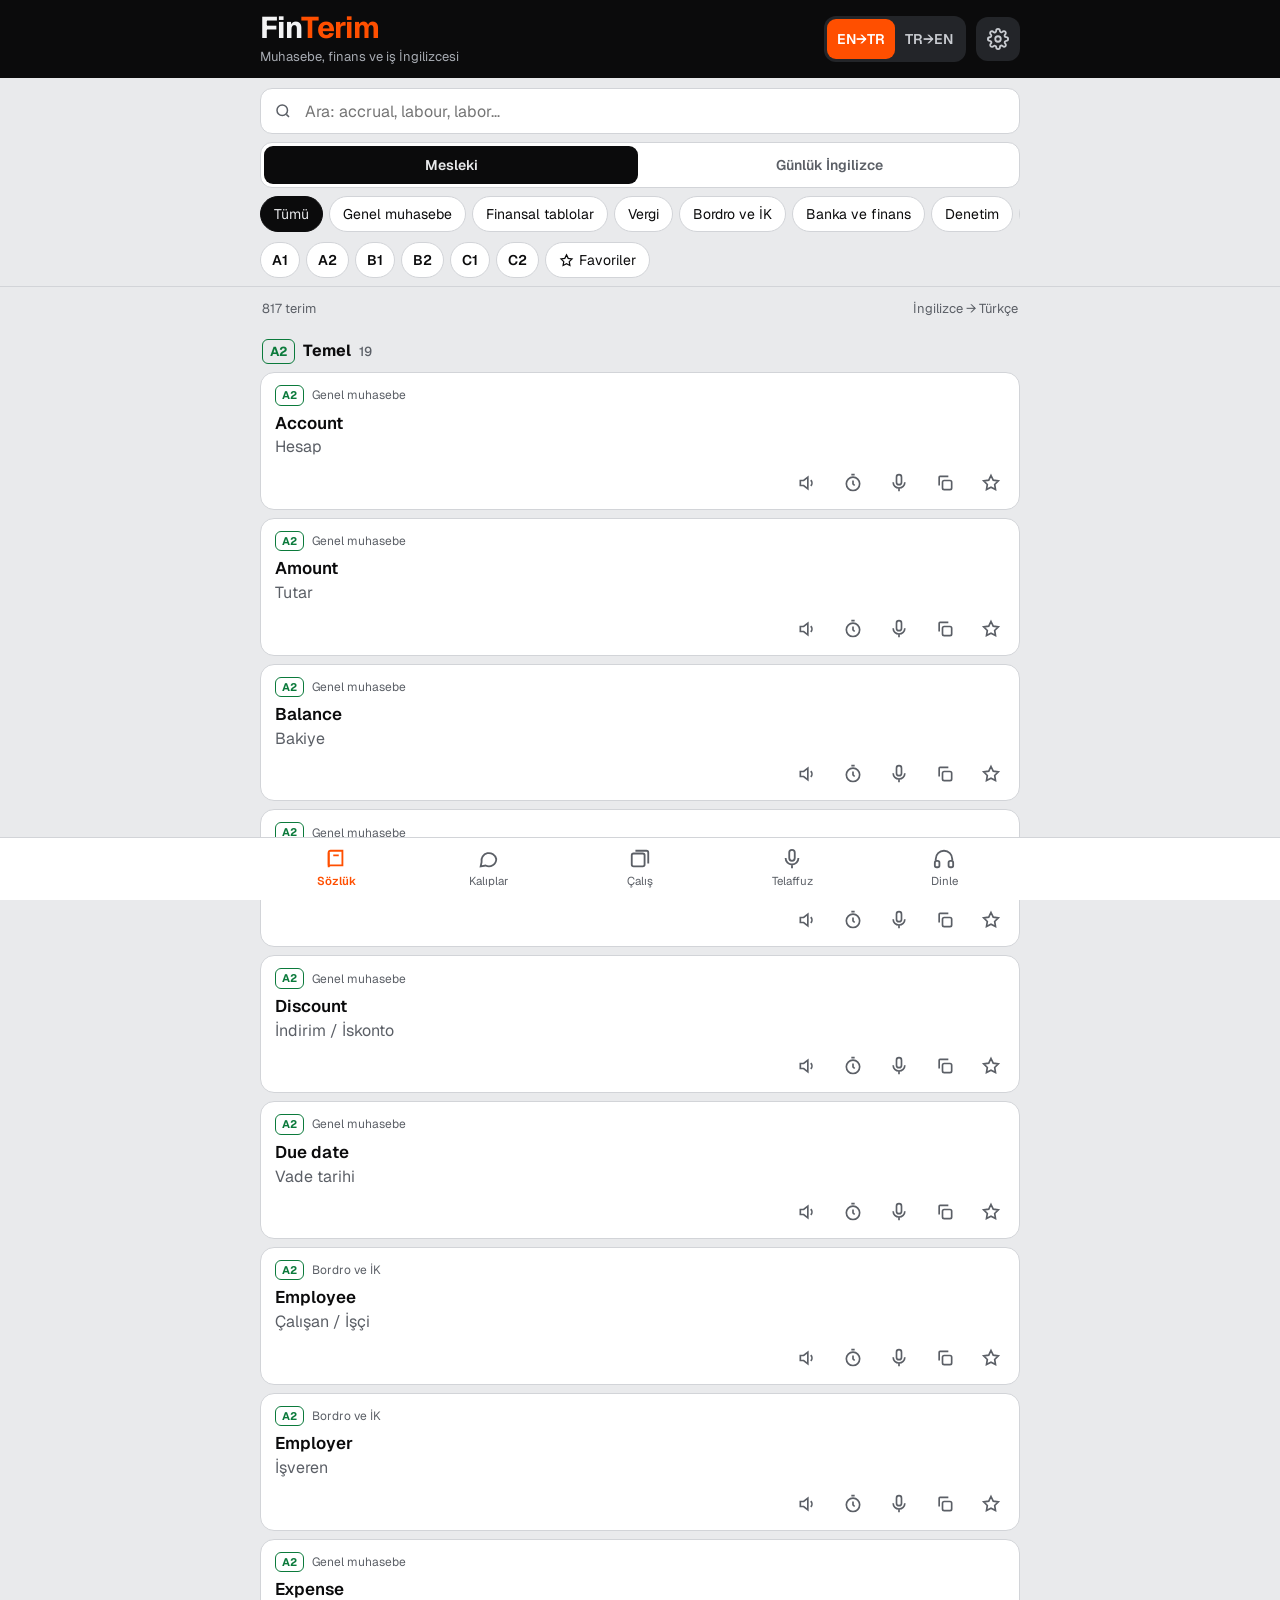
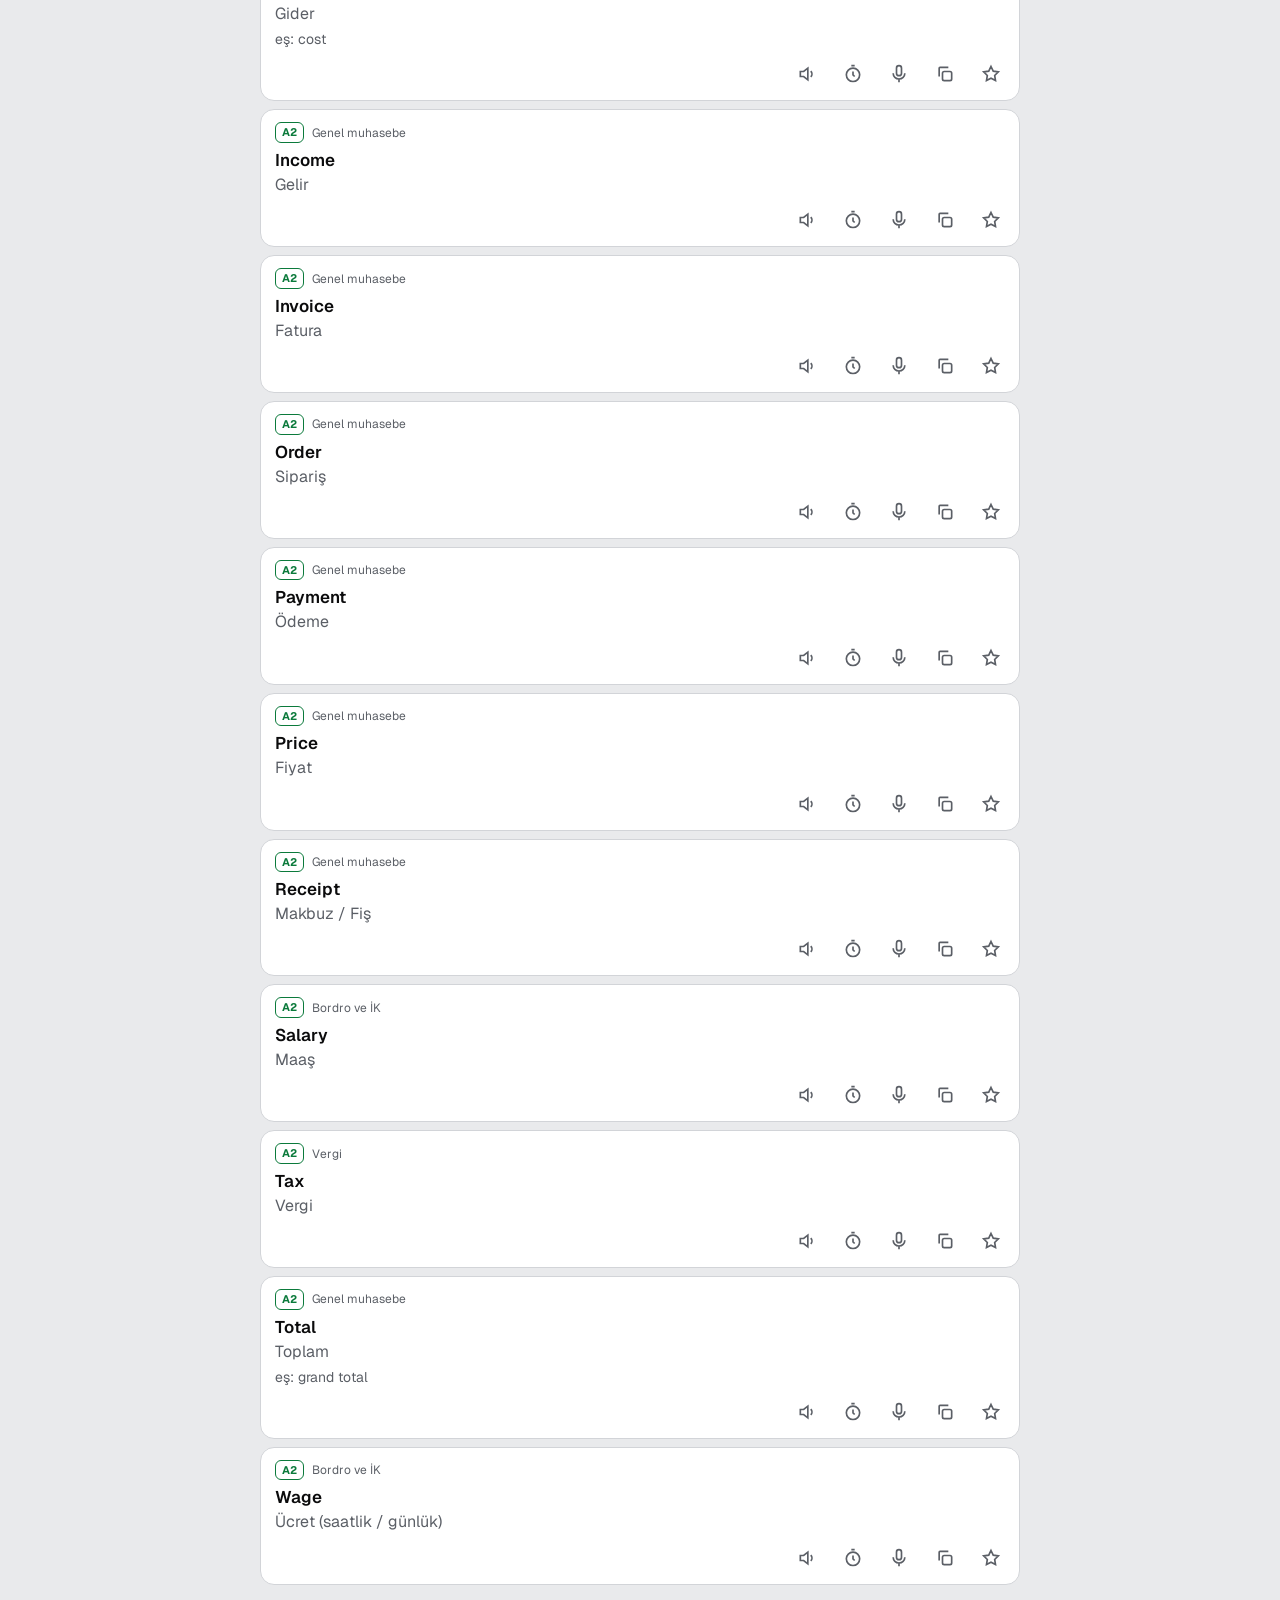
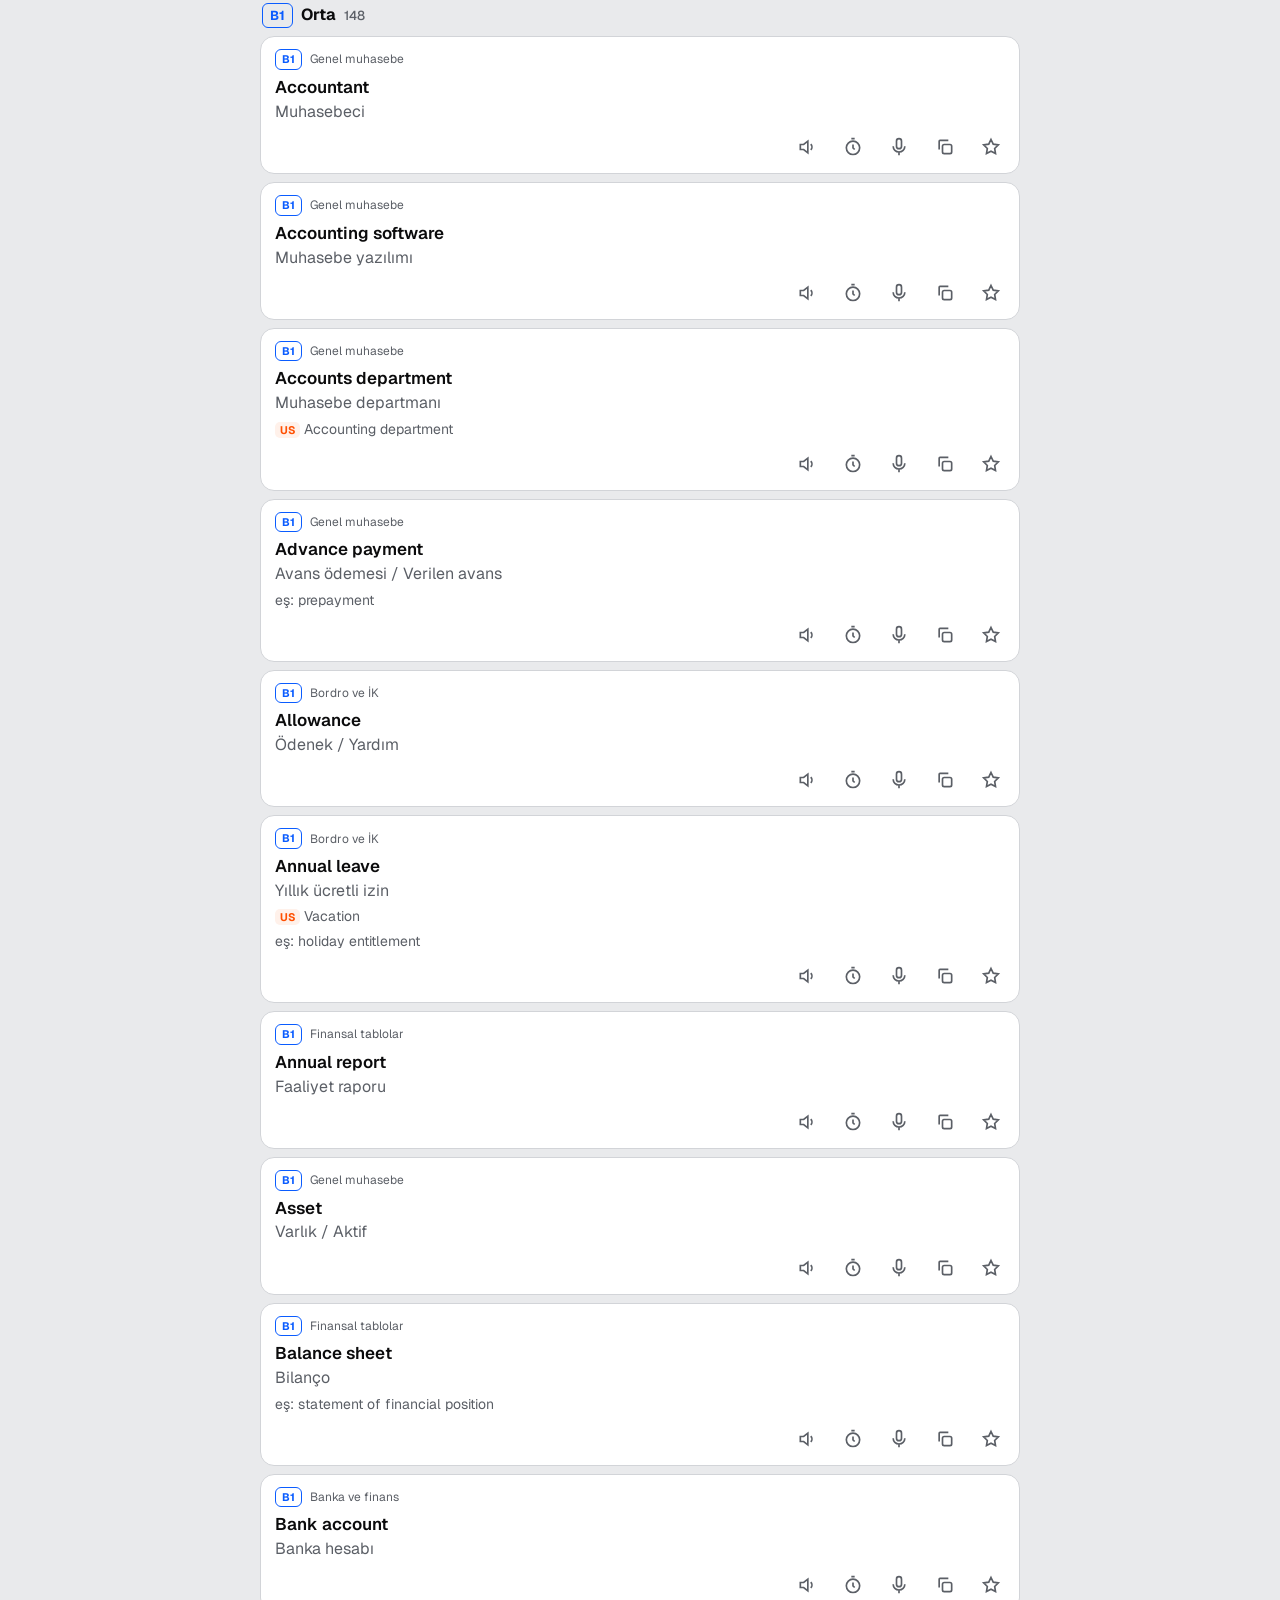
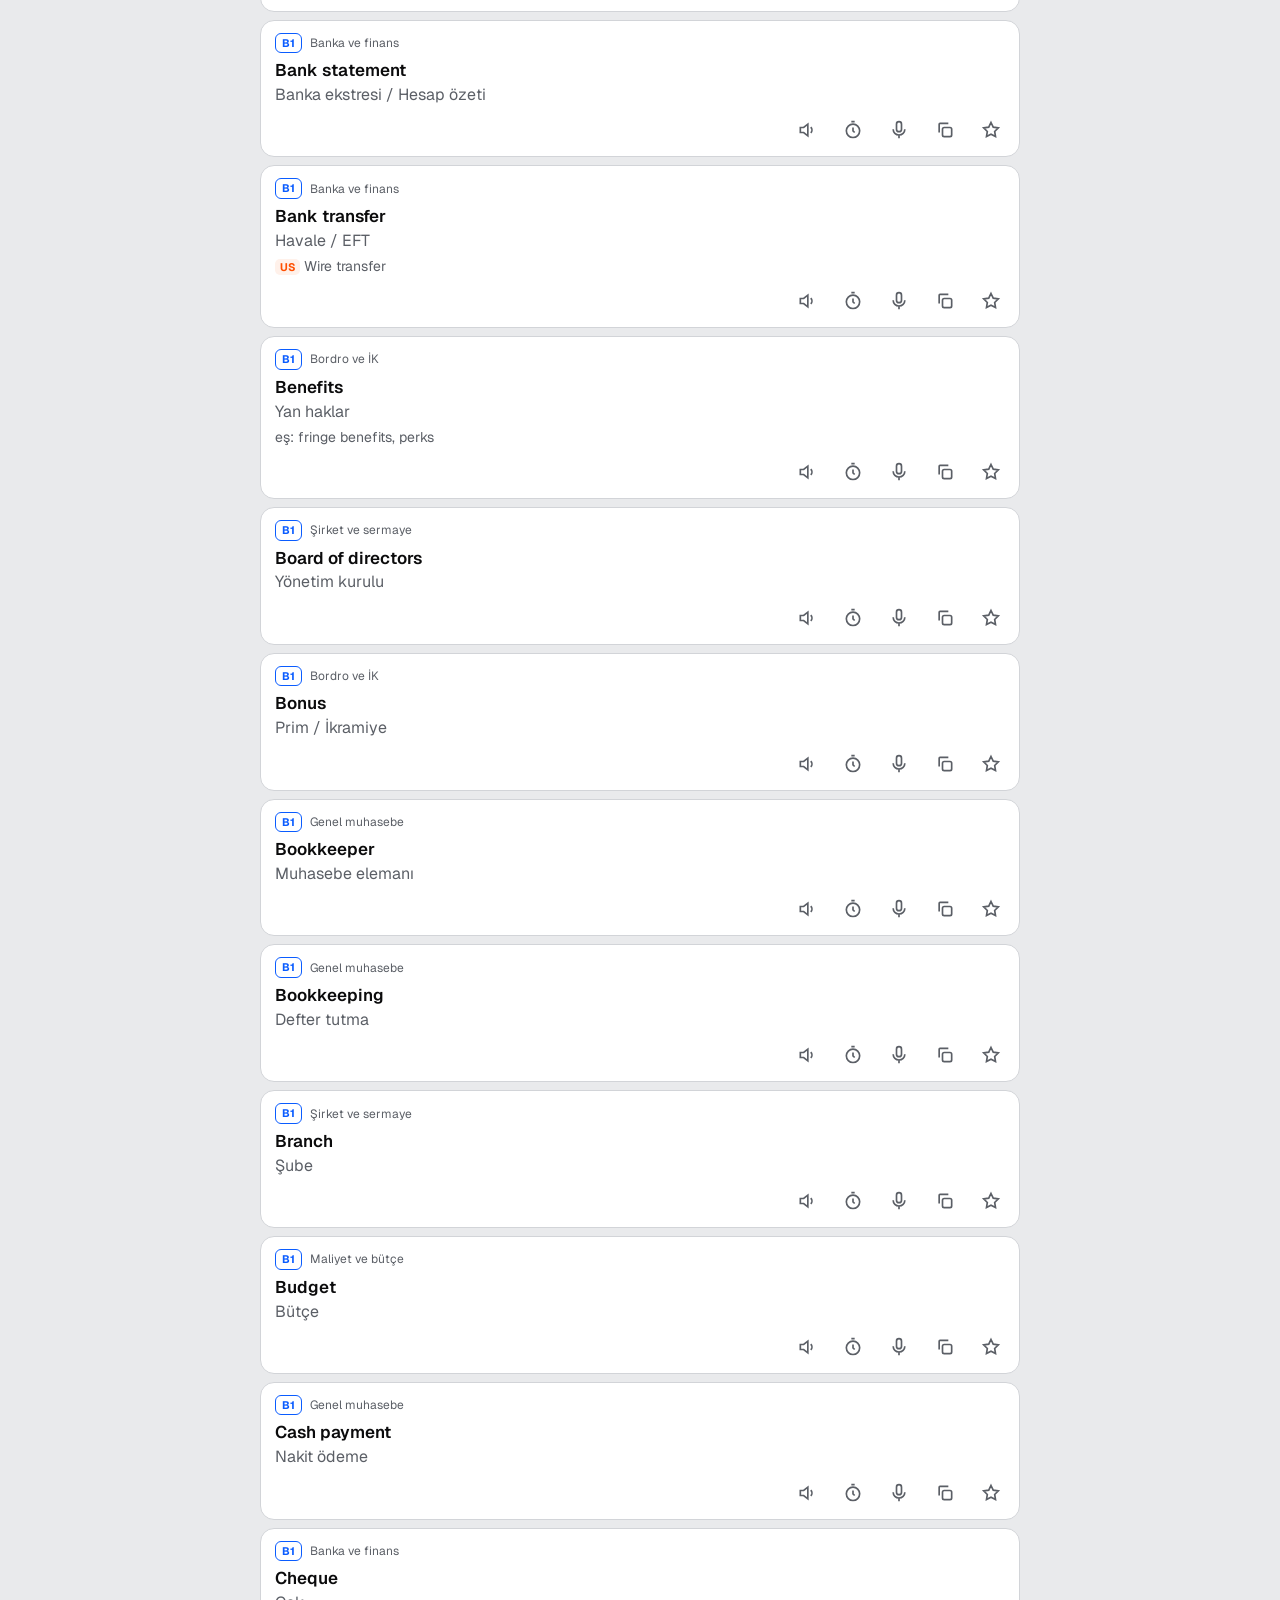
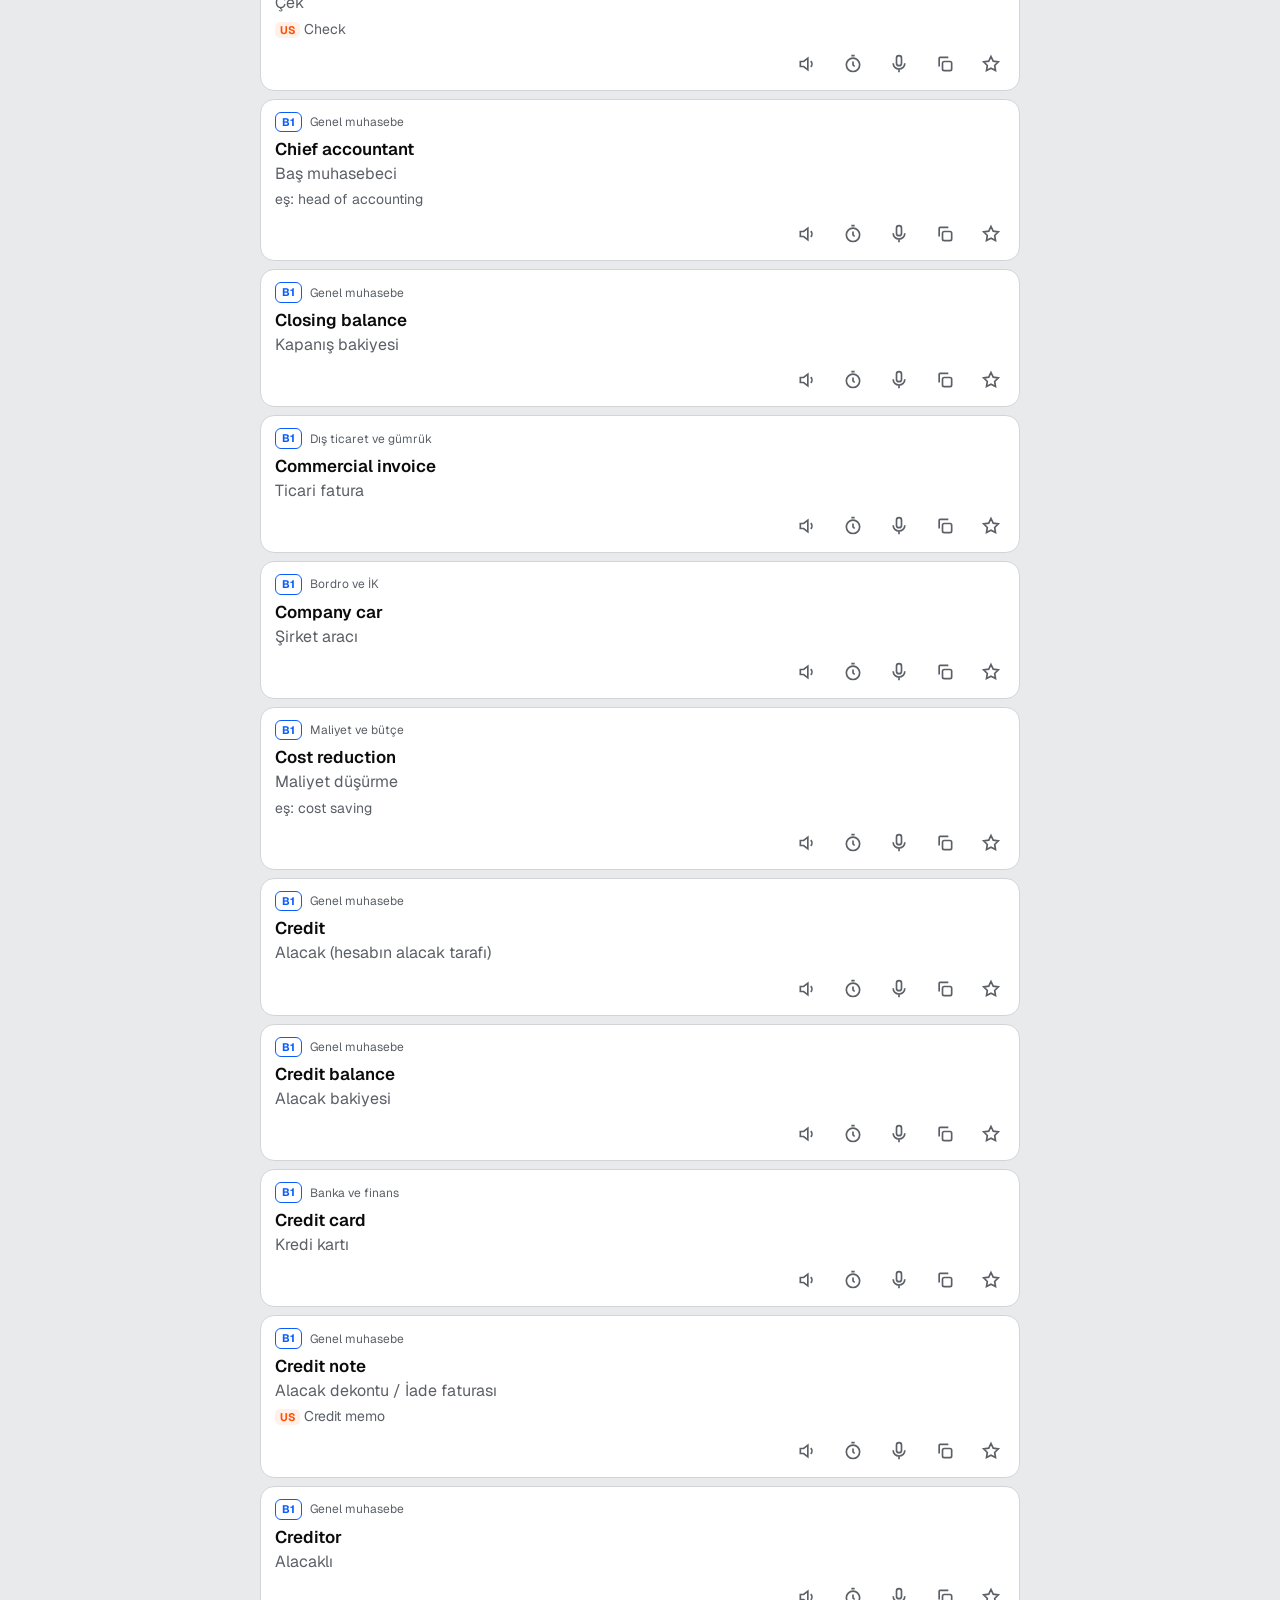
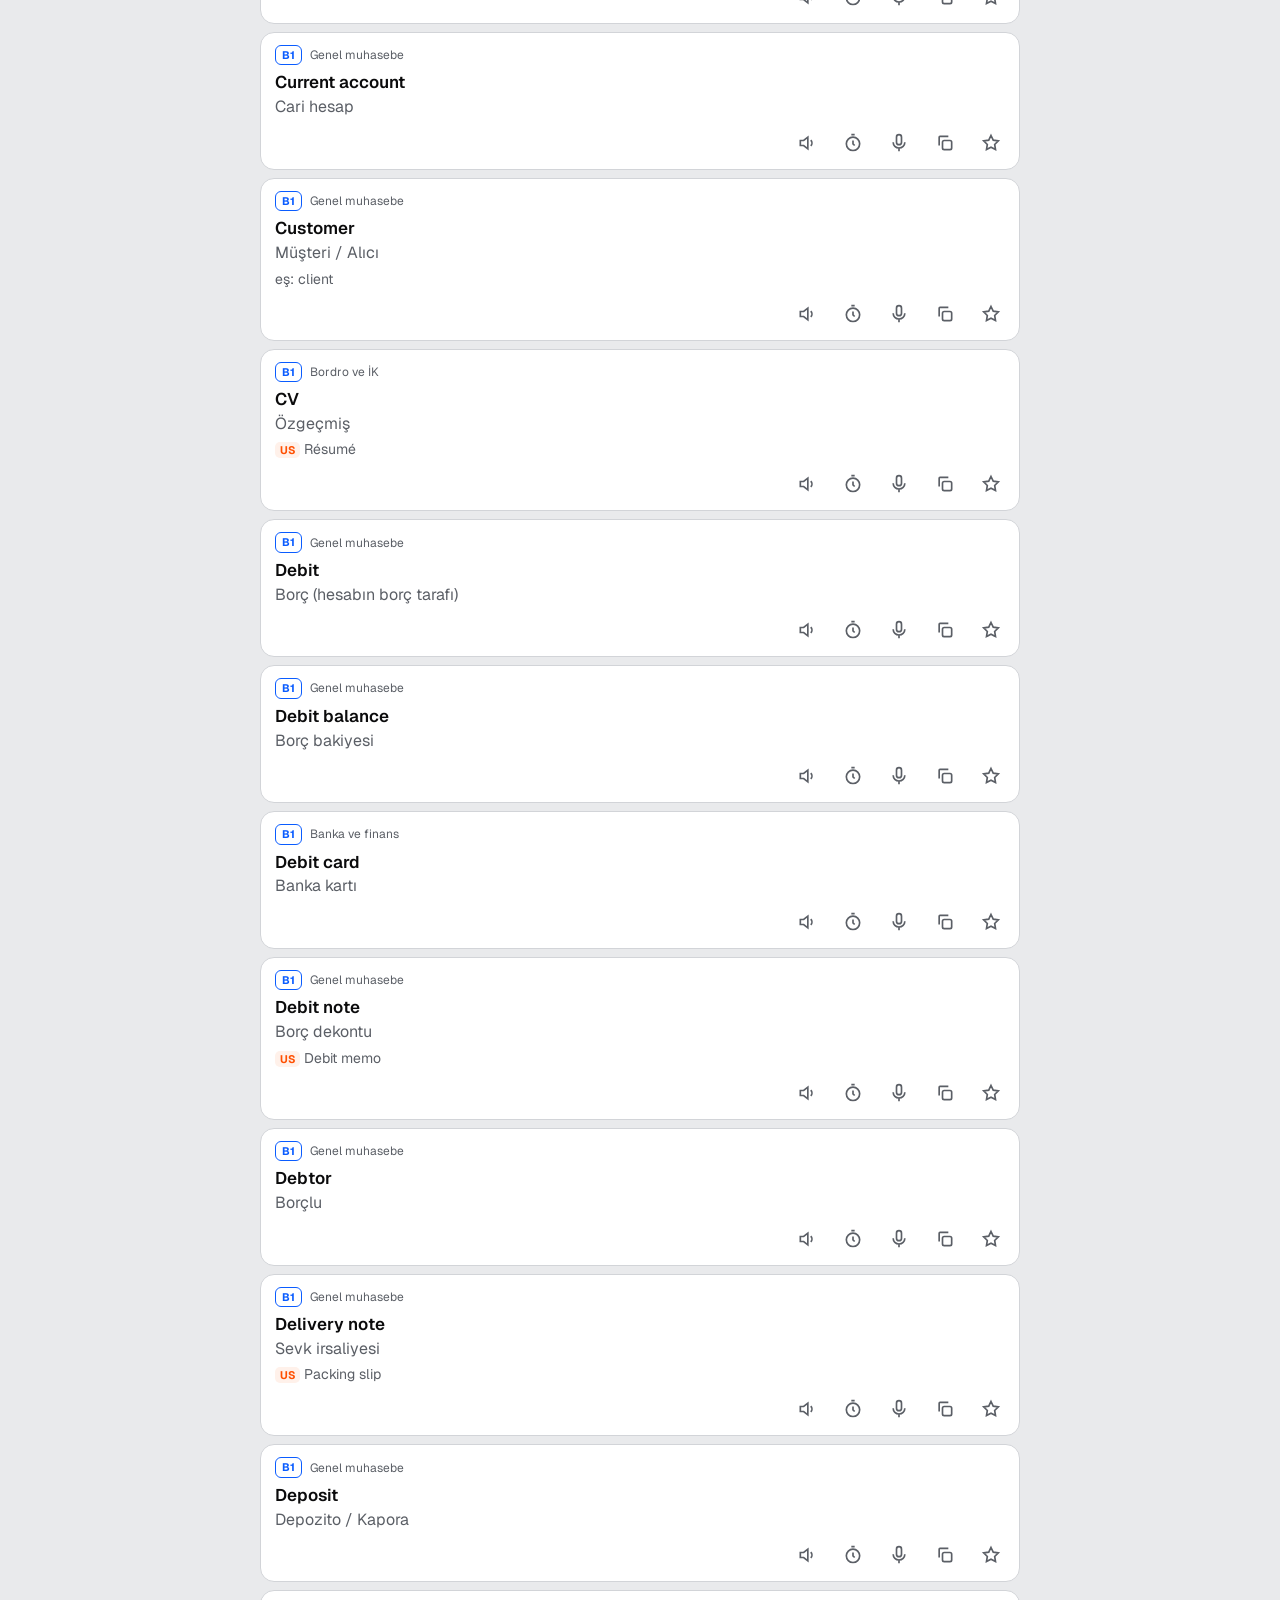
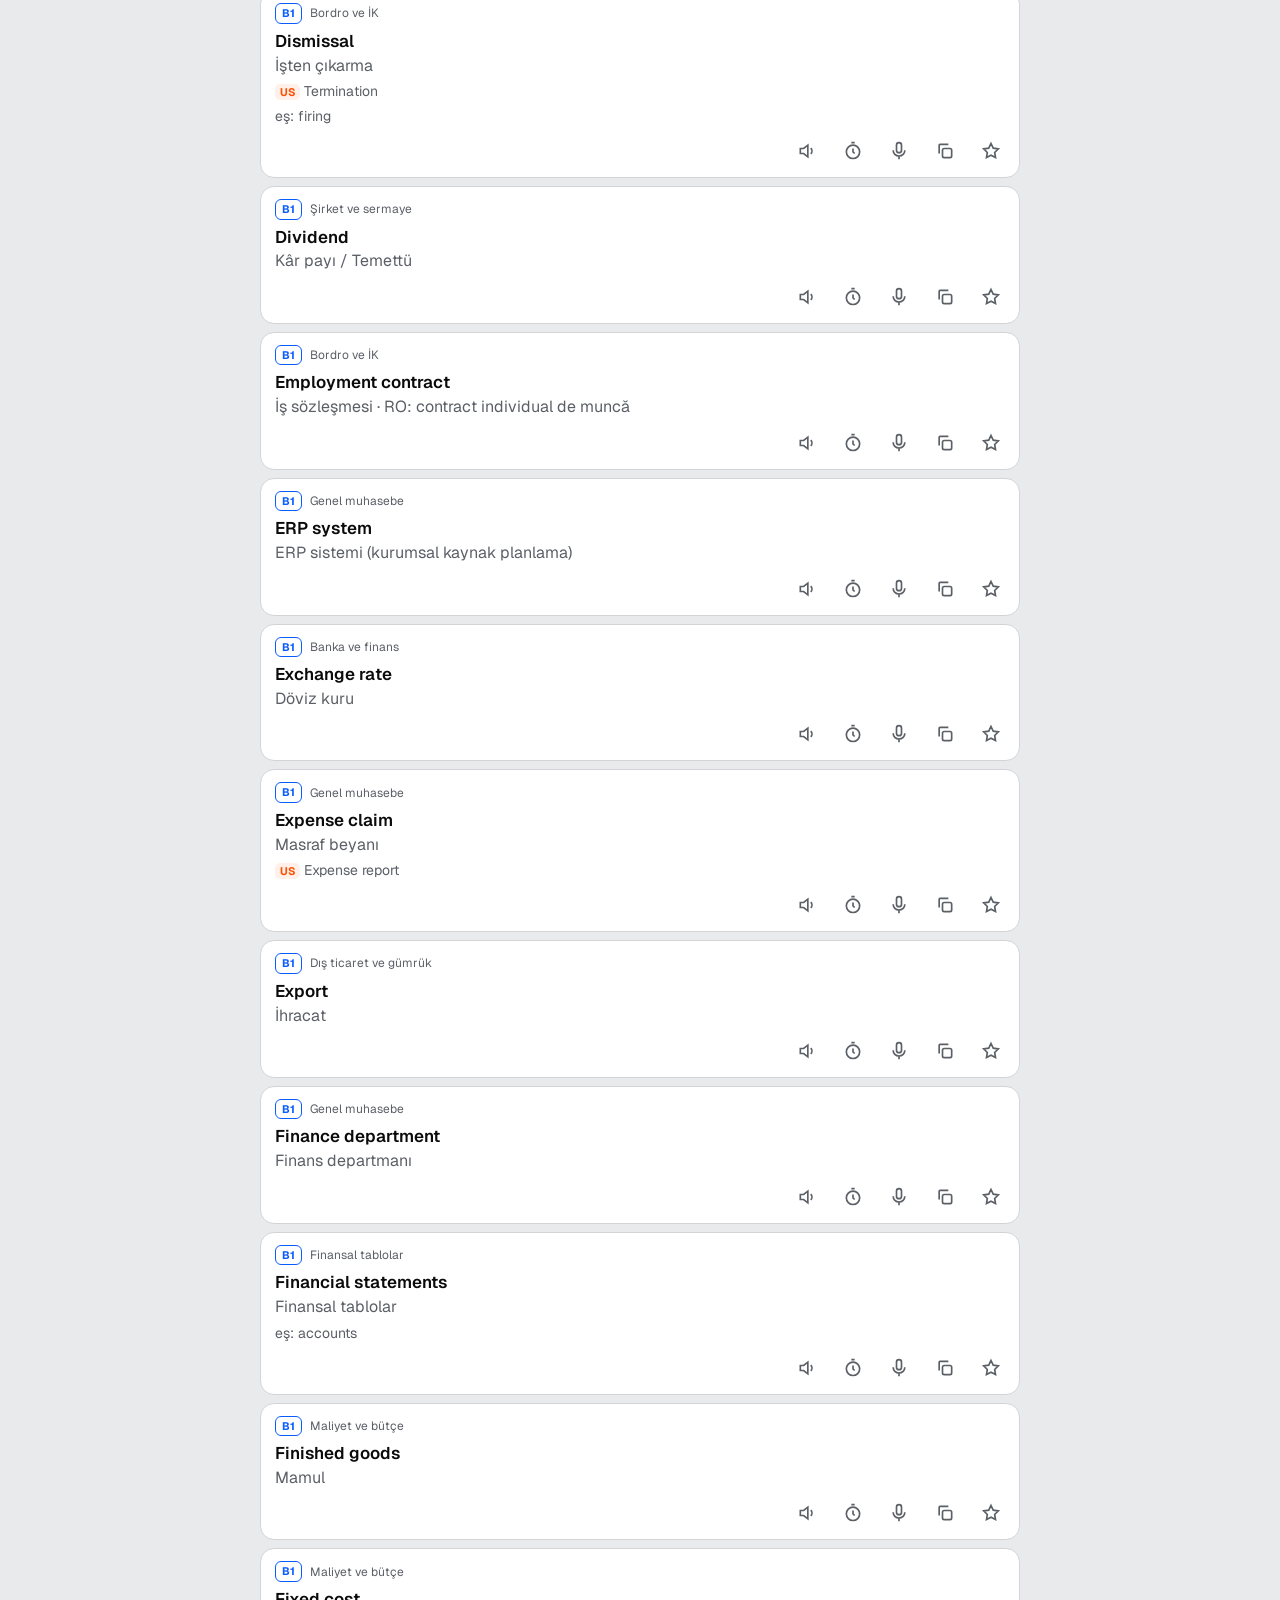
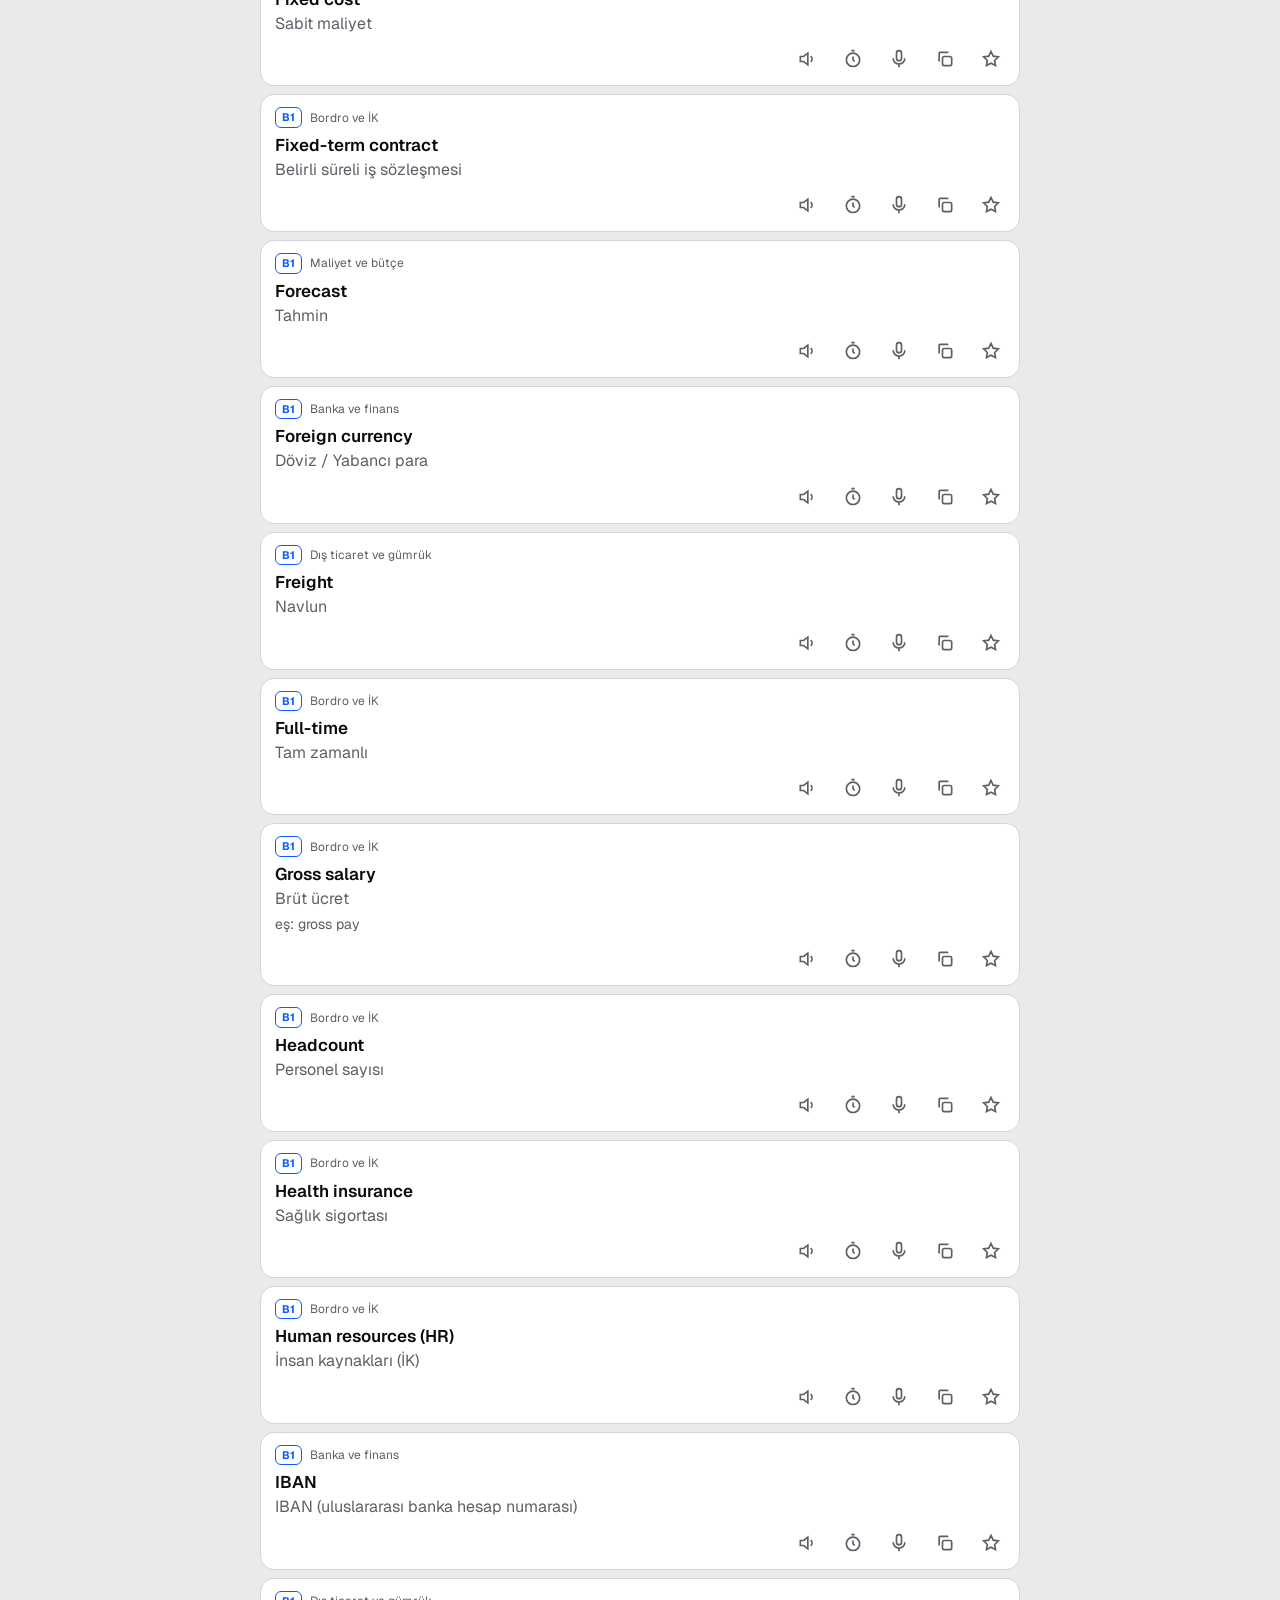
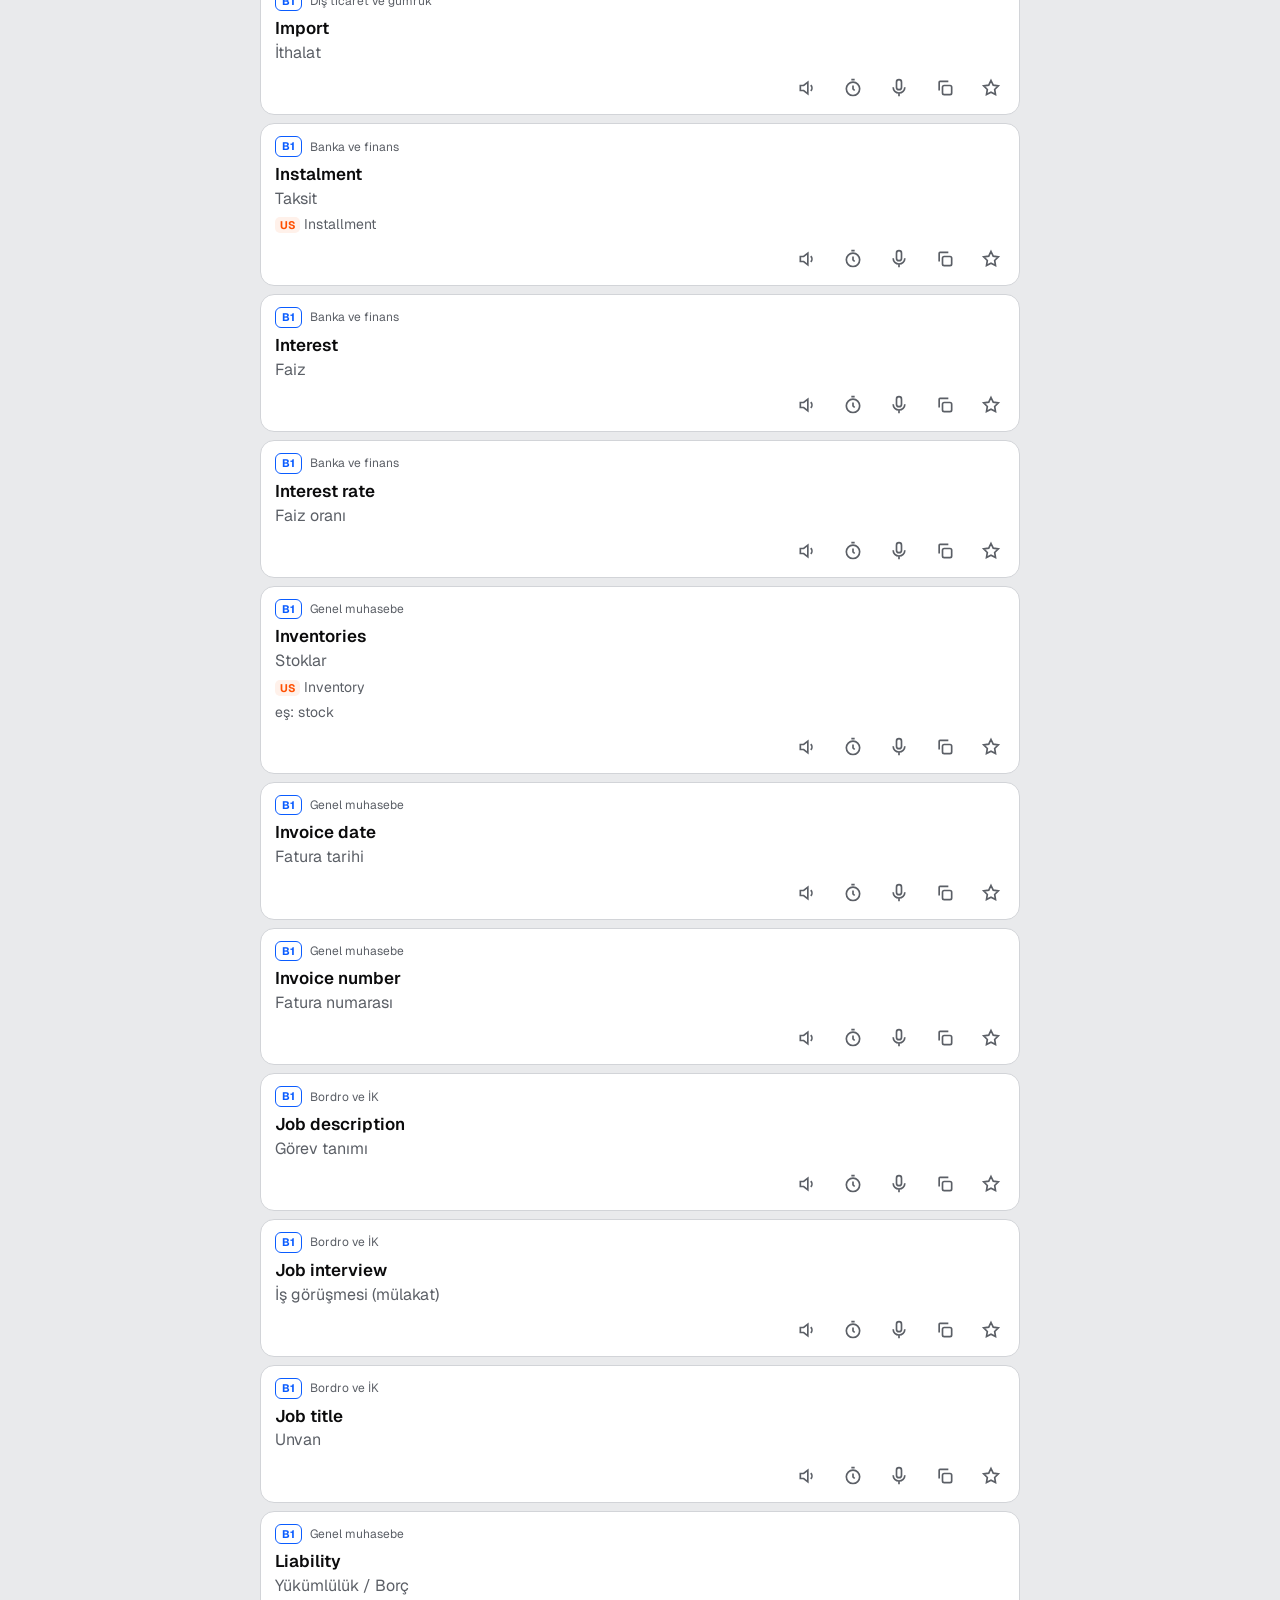
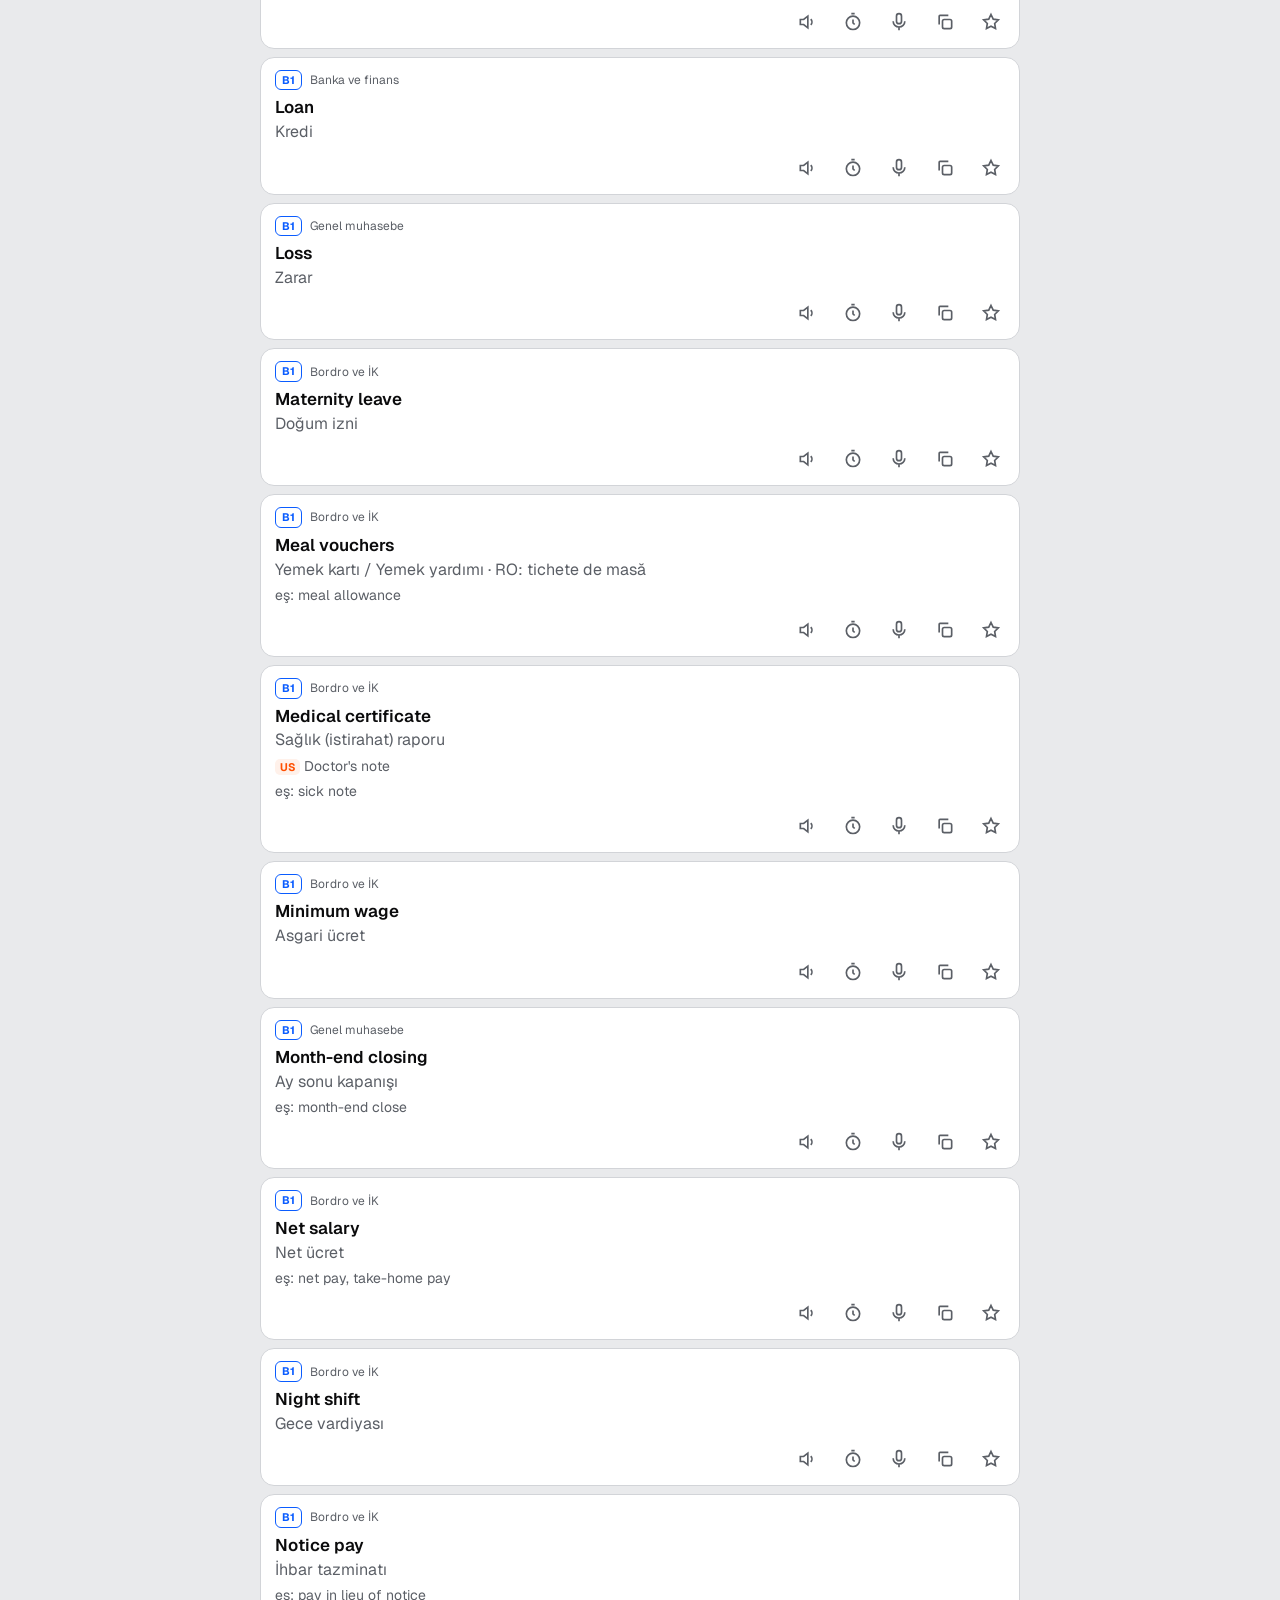
==== commit d6933bfb: "Add files via upload" ====
--- a/index.html
+++ b/index.html
@@ -71,6 +71,7 @@
 .ib:active{background:var(--soft)}
 .ib svg{width:20px;height:20px}
 .ib.on{color:var(--acc)}.ib.on svg{fill:currentColor}
+.lvh{display:flex;align-items:center;gap:8px;margin:10px 2px 0;font-size:16px}.lvh .lv{font-size:13px;padding:2px 7px}.lvh small{color:var(--mute);font-weight:500;font-size:13px}
 .empty{text-align:center;padding:44px 16px;color:var(--mute)}
 .empty b{display:block;color:var(--ink);font-size:18px;margin-bottom:4px}
 .note{background:var(--soft);border-radius:14px;padding:12px 14px;margin-bottom:10px;font-size:15px}
@@ -216,7 +217,7 @@
 const norm=s=>String(s).toLocaleLowerCase('tr').replace(/ı/g,'i').normalize('NFD').replace(/[̀-ͯ]/g,'');
 const LV=['A1','A2','B1','B2','C1','C2'];
 const TG={G:'Genel muhasebe',F:'Finansal tablolar',V:'Vergi',B:'Bordro ve İK',K:'Banka ve finans',D:'Denetim',T:'Dış ticaret ve gümrük',M:'Maliyet ve bütçe',Y:'Şirket ve sermaye',W1:'Ofis ve iş',W2:'Fiiller',W3:'Sıfat ve zarflar',W4:'Zaman, bağlaç, edat'};
-const PG={E:'E-posta',M:'Toplantı',P:'Telefon ve online görüşme',A:'Ay sonu ve raporlama',O:'Ödeme ve tahsilat',V:'Vergi ve denetim',H:'Bordro ve İK',K:'Banka ve finans',B:'Bütçe ve analiz',D:'Dış ticaret',N:'Müzakere ve rica',d1:'Selamlaşma ve tanışma',d2:'Ofiste gündelik',d3:'Rica, teklif ve izin',d4:'Fikir bildirme',d5:'Teşekkür, özür, tepki',d6:'Zaman ve randevu',d7:'Yemek ve sosyal',d8:'Seyahat'};
+const PG={E:'E-posta',M:'Toplantı',P:'Telefon ve online görüşme',A:'Ay sonu ve raporlama',O:'Ödeme ve tahsilat',V:'Vergi ve denetim',H:'Bordro ve İK',K:'Banka ve finans',B:'Bütçe ve analiz',D:'Dış ticaret',N:'Müzakere ve rica',d1:'Selamlaşma ve tanışma',d2:'Ofiste gündelik',d3:'Rica, teklif ve izin',d4:'Fikir bildirme',d5:'Teşekkür, özür, tepki',d6:'Zaman ve randevu',d7:'Yemek ve sosyal',d8:'Seyahat',d9:'Alışveriş',d10:'Sağlık ve doktor',d11:'Ev ve kira',d12:'Sohbet ve hava durumu',d13:'Duygular',d14:'Telefon ve mesajlaşma',d15:'Aile ve arkadaşlar',d16:'Boş zaman ve hobiler',d17:'Deyimler ve kalıp sözler',d18:'Ulaşım ve araç',d19:'Flört ve randevu',d20:'İltifat ve övgü'};
 const CN={c_if:['if','Eğer / -se. Gerçek koşul: if + şimdiki zaman, will. Varsayım: if + geçmiş zaman, would. Resmî yazıda: "Should you need…"'],
 c_when:['when','-dığında / ne zaman. Gelecekten söz ederken bile when\'den sonra şimdiki zaman gelir: "when it arrives".'],
 c_while:['while','-iken (aynı anda süren iki eylem) ya da karşıtlık: "oysa, -mekle birlikte".'],
@@ -238,8 +239,9 @@
 c_once:['once','-dıktan sonra / bir kez … -ince.'],
 c_before:['before','-meden önce. "before + -ing" de olur: before signing.'],
 c_after:['after','-dıktan sonra. "after + -ing" de olur: after closing the month.']};
+const LVN={A1:'Başlangıç',A2:'Temel',B1:'Orta',B2:'Orta üstü',C1:'İleri',C2:'Uzman'};
 const TSEC={pro:['G','F','V','B','K','D','T','M','Y'],day:['W1','W2','W3','W4']};
-const PSEC={biz:['E','M','P','A','O','V','H','K','B','D','N'],day:['d1','d2','d3','d4','d5','d6','d7','d8'],conj:Object.keys(CN)};
+const PSEC={biz:['E','M','P','A','O','V','H','K','B','D','N'],day:['d1','d2','d3','d4','d5','d6','d7','d8','d9','d10','d11','d12','d13','d14','d15','d16','d17','d18','d19','d20'],conj:Object.keys(CN)};
 const lab=c=>TG[c]||PG[c]||(CN[c]?'Bağlaç: '+CN[c][0]:c);
 const store={get(k,d){try{const v=localStorage.getItem('finterim2.'+k);return v===null?d:JSON.parse(v)}catch(e){return d}},set(k,v){try{localStorage.setItem('finterim2.'+k,JSON.stringify(v))}catch(e){}}};
 const S={tab:store.get('tab','t'),dir:store.get('dir','en'),acc:store.get('acc','en-GB'),showUS:store.get('showUS',true),rate:store.get('rate',1),q:'',limit:80,
@@ -299,9 +301,10 @@
 <div class="chips">${LV.map(l=>`<button class="chip lvc" data-lv="${l}" aria-pressed="${f.lv.includes(l)}">${l}</button>`).join('')}<button class="chip" data-fav="1" aria-pressed="${f.fav}">${I.st}Favoriler</button></div>`;
  $('q').placeholder=k==='t'?(S.dir==='en'?'Ara: accrual, labour, labor…':'Ara: mizan, stopaj, tahakkuk…'):'Ara: invoice, unless, ödeme…';};
 let io;
+const withHeads=(L,q)=>{if(q)return L.slice(0,S.limit).map(card).join('');const cnt={};L.forEach(x=>cnt[x.lv]=(cnt[x.lv]||0)+1);let last='';return L.slice(0,S.limit).map(x=>{let h='';if(x.lv!==last){last=x.lv;h=`<h3 class="lvh"><span class="lv lv-${x.lv}">${x.lv}</span>${LVN[x.lv]} <small>${cnt[x.lv]}</small></h3>`}return h+card(x)}).join('')};
 const renderList=()=>{const k=S.tab,f=S.f[k];const L=listFor(k);const q=S.q.trim();const unit=k==='t'?'terim':'cümle';
  let head='';if(!q&&k==='p'&&f.sec==='conj'&&CN[f.grp])head=`<div class="note"><b>${esc(CN[f.grp][0])}</b>${esc(CN[f.grp][1])}</div>`;
- const body=L.length?`<div class="list">${L.slice(0,S.limit).map(card).join('')}</div>${L.length>S.limit?'<div class="more" id="more"></div>':''}`:
+ const body=L.length?`<div class="list">${withHeads(L,q)}</div>${L.length>S.limit?'<div class="more" id="more"></div>':''}`:
   f.fav?`<div class="empty"><b>Bu filtrede favori yok</b>Kartlardaki yıldıza dokunarak favori ekleyin.</div>`:`<div class="empty"><b>Sonuç bulunamadı</b>Farklı bir yazım deneyin; Türkçe karakter gerekmez (ör. "sirket").</div>`;
  $('view').innerHTML=`${head}<div class="meta"><span>${L.length} ${unit}${q?' · tüm bölümlerde':''}</span><span>${S.dir==='en'?'İngilizce → Türkçe':'Türkçe → İngilizce'}</span></div>${body}`;
  if(io)io.disconnect();const m=$('more');if(m&&'IntersectionObserver' in window){io=new IntersectionObserver(e=>{if(e[0].isIntersecting){S.limit+=80;renderList()}},{rootMargin:'600px'});io.observe(m)}};
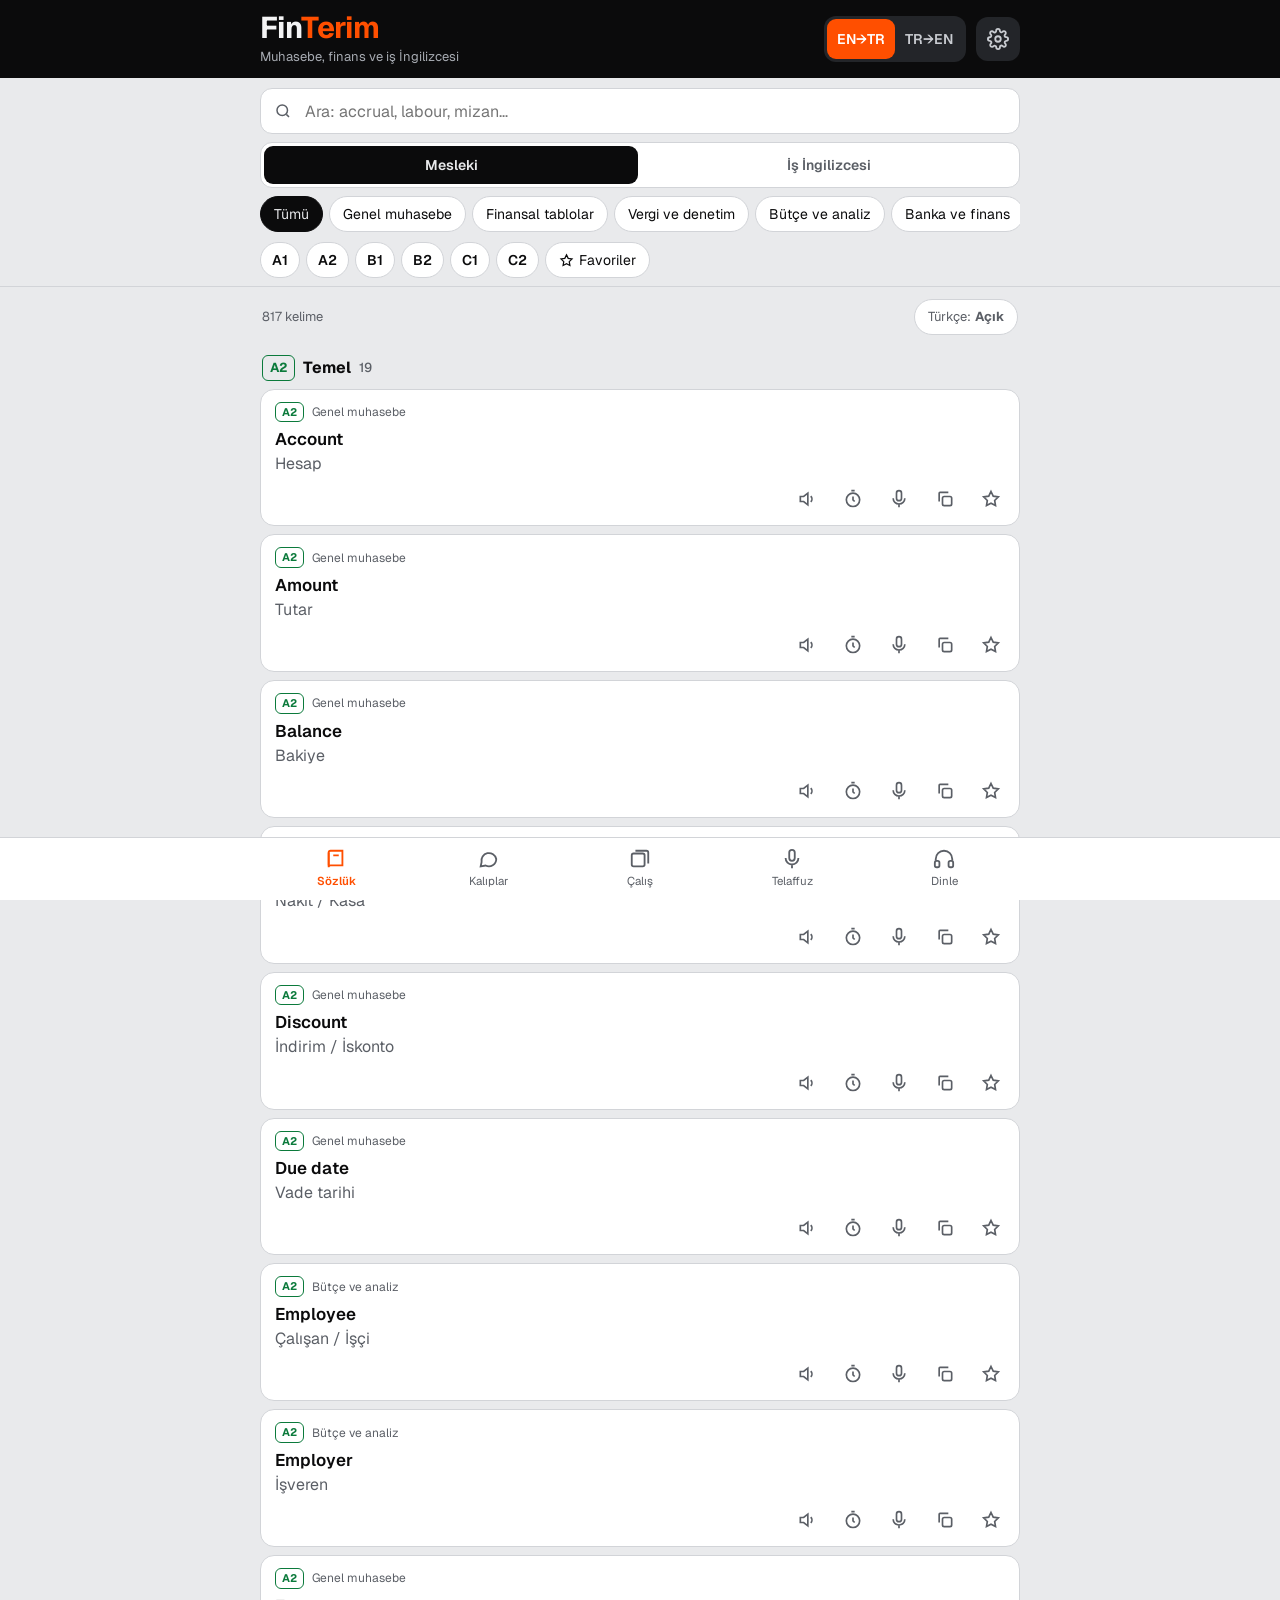
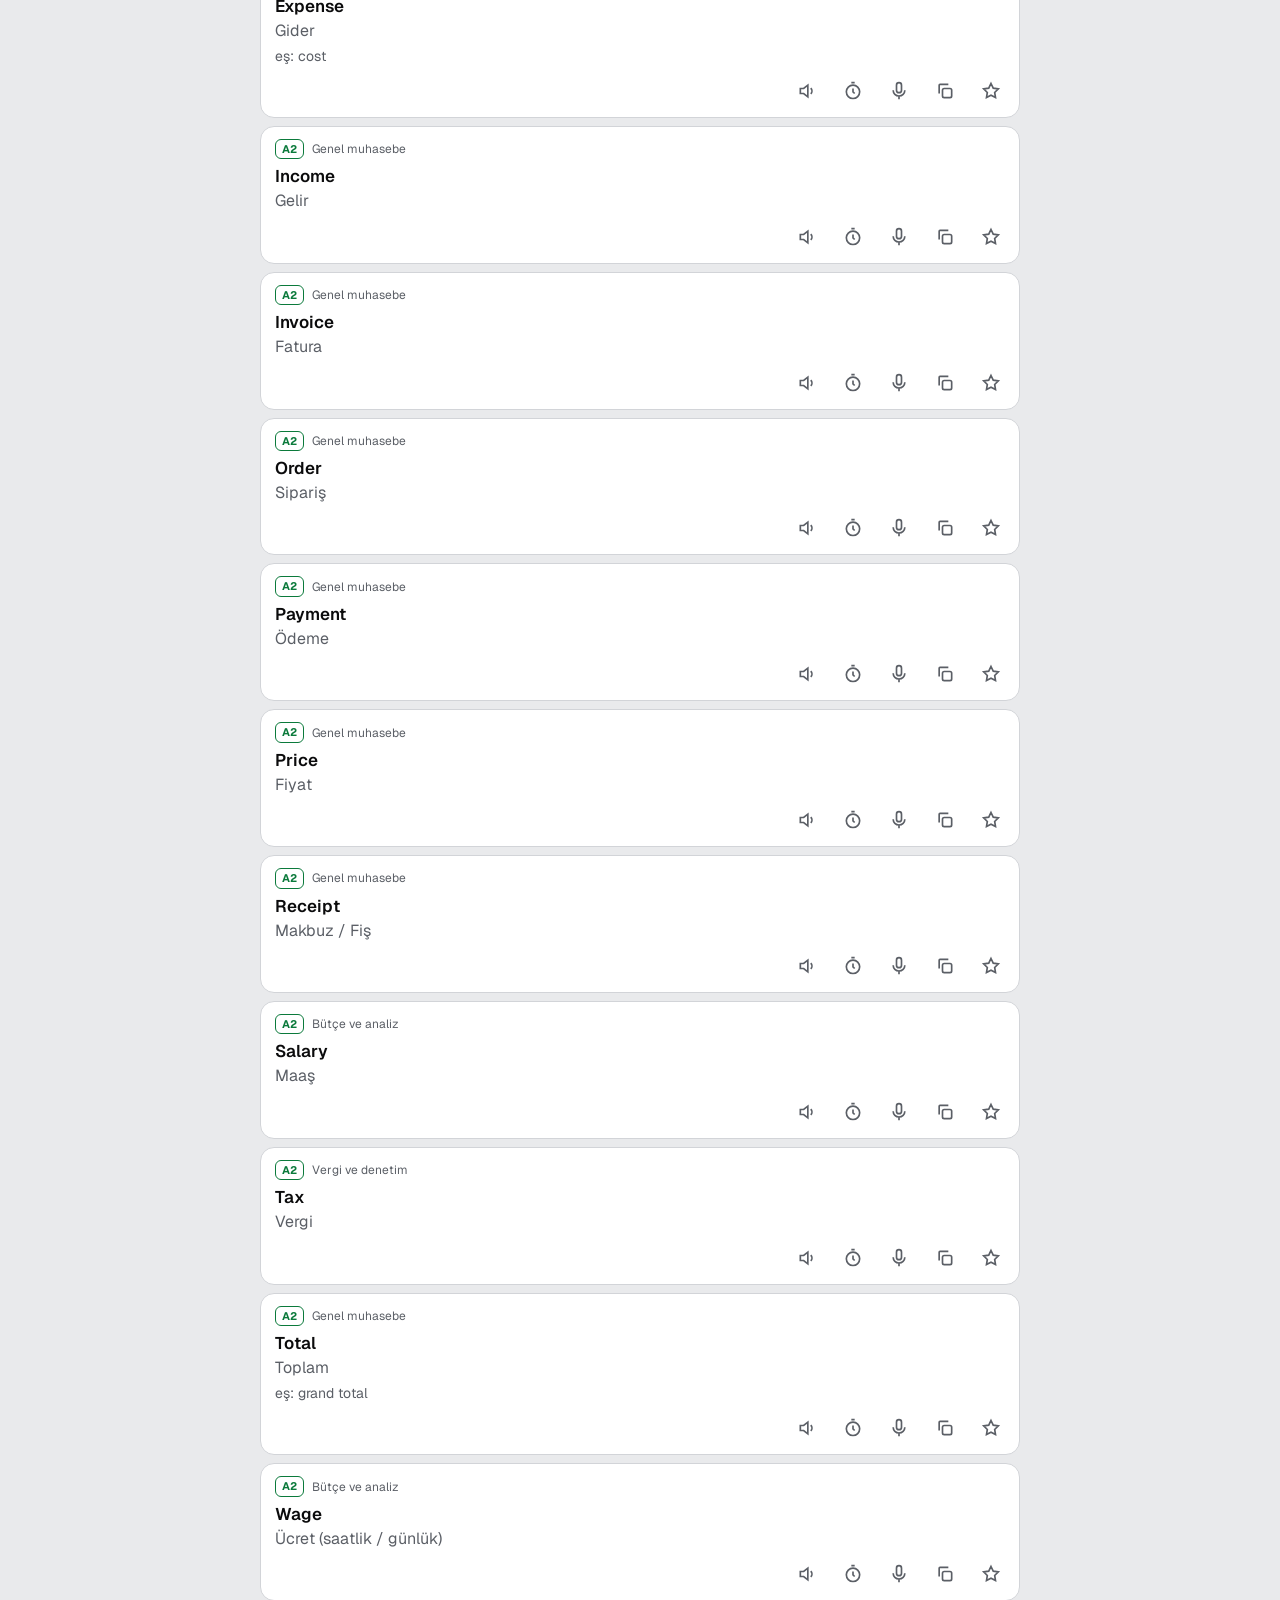
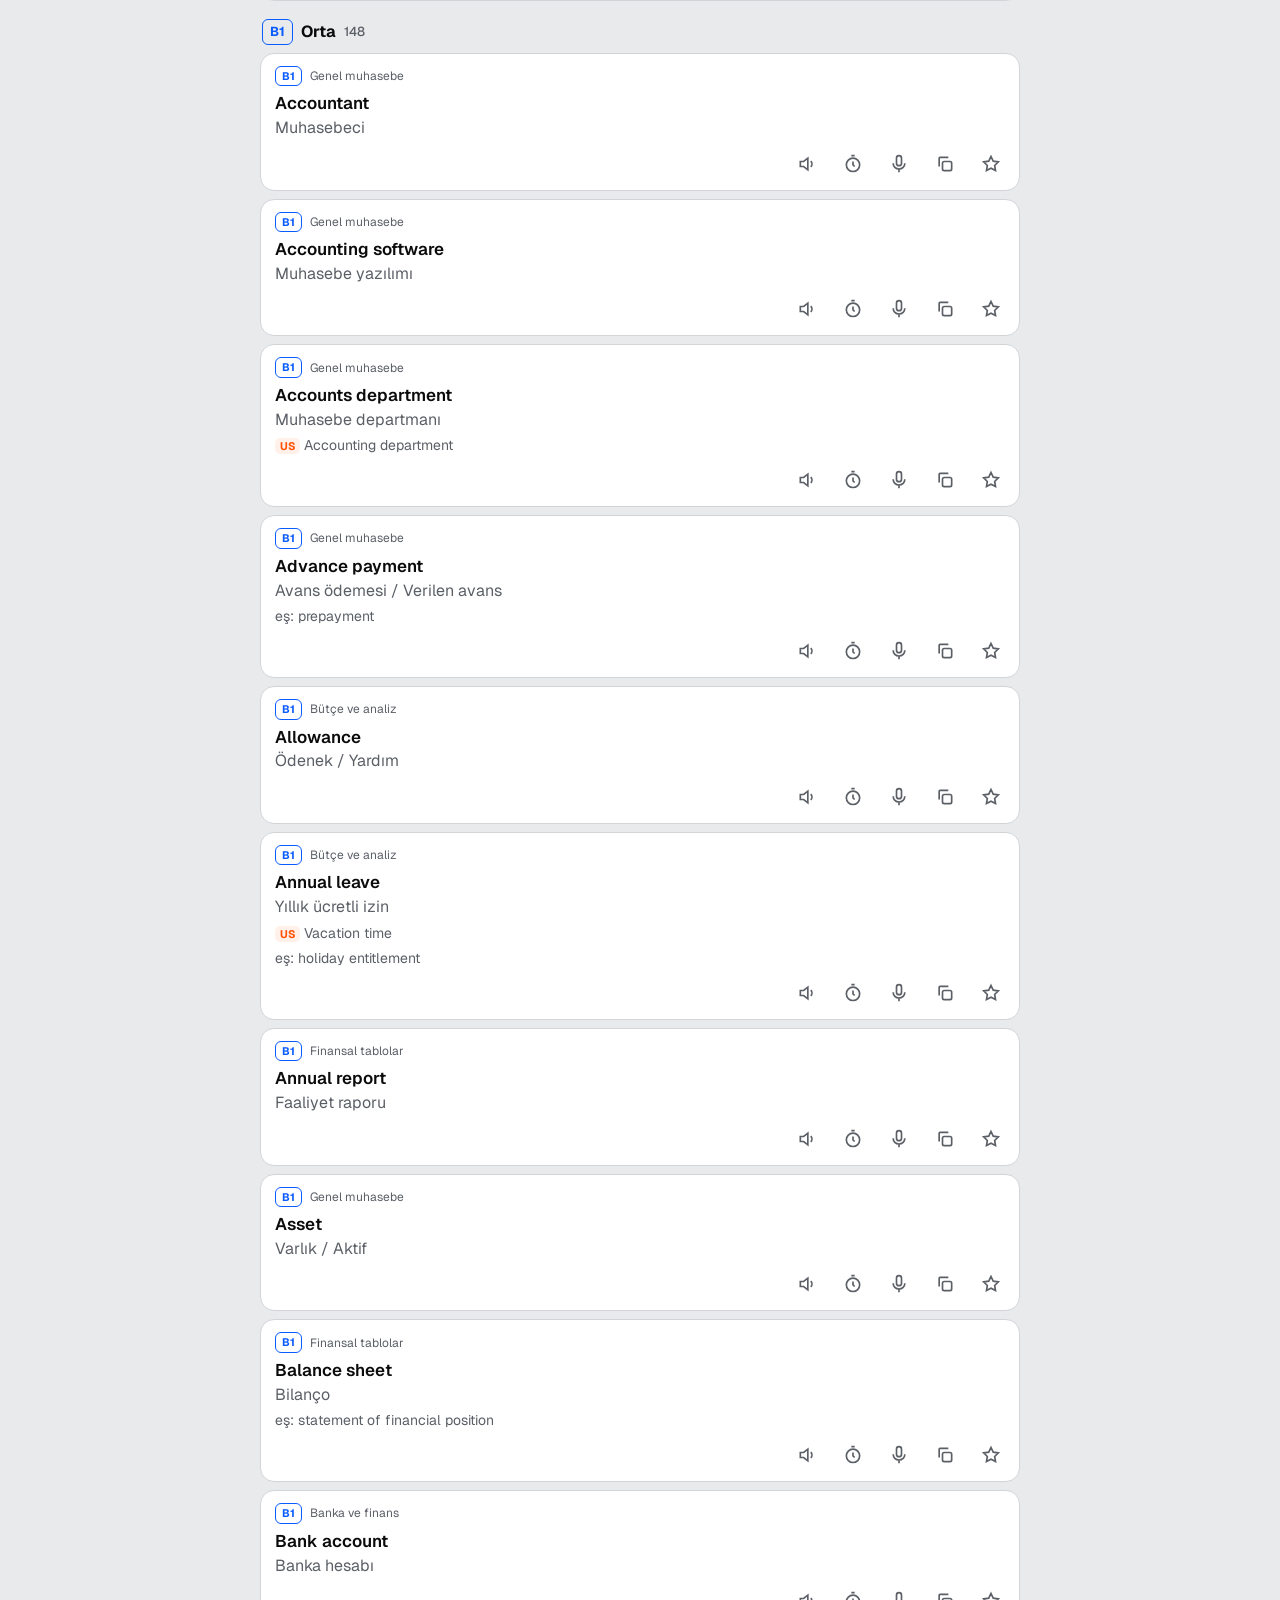
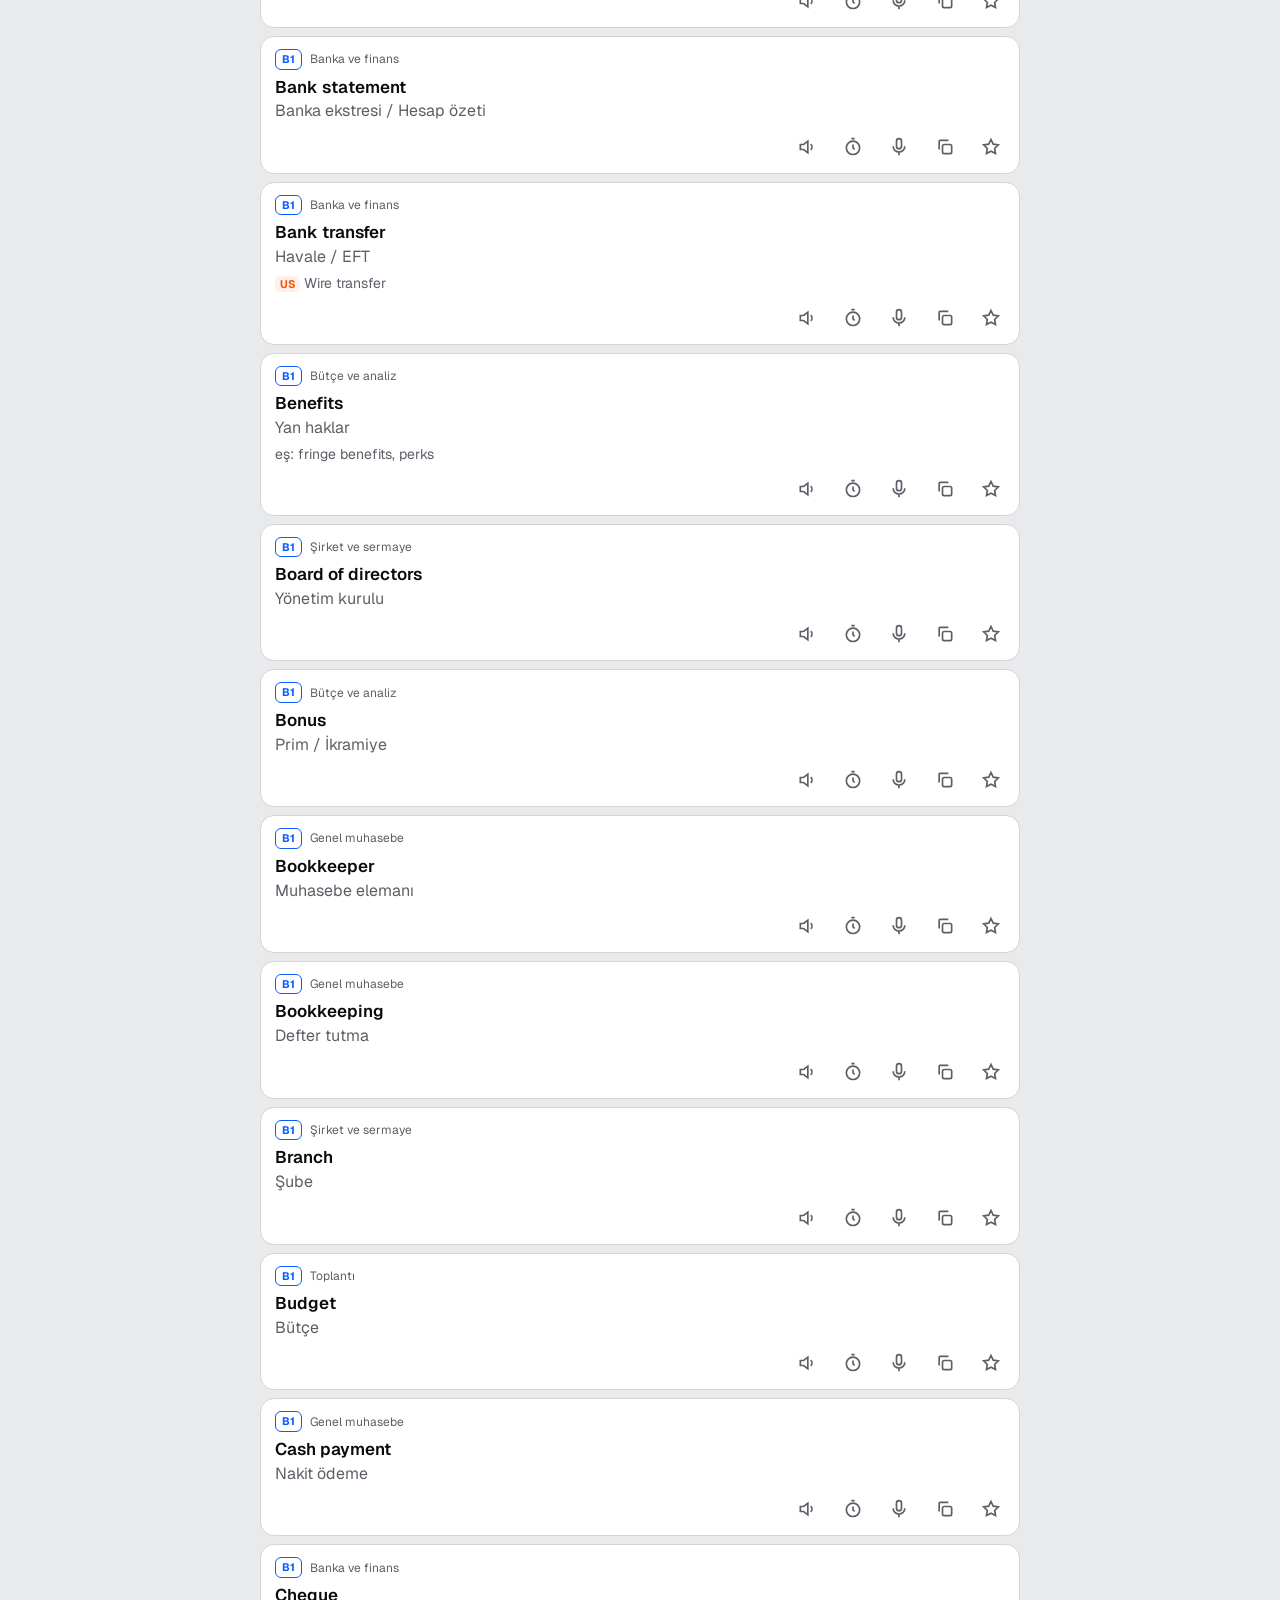
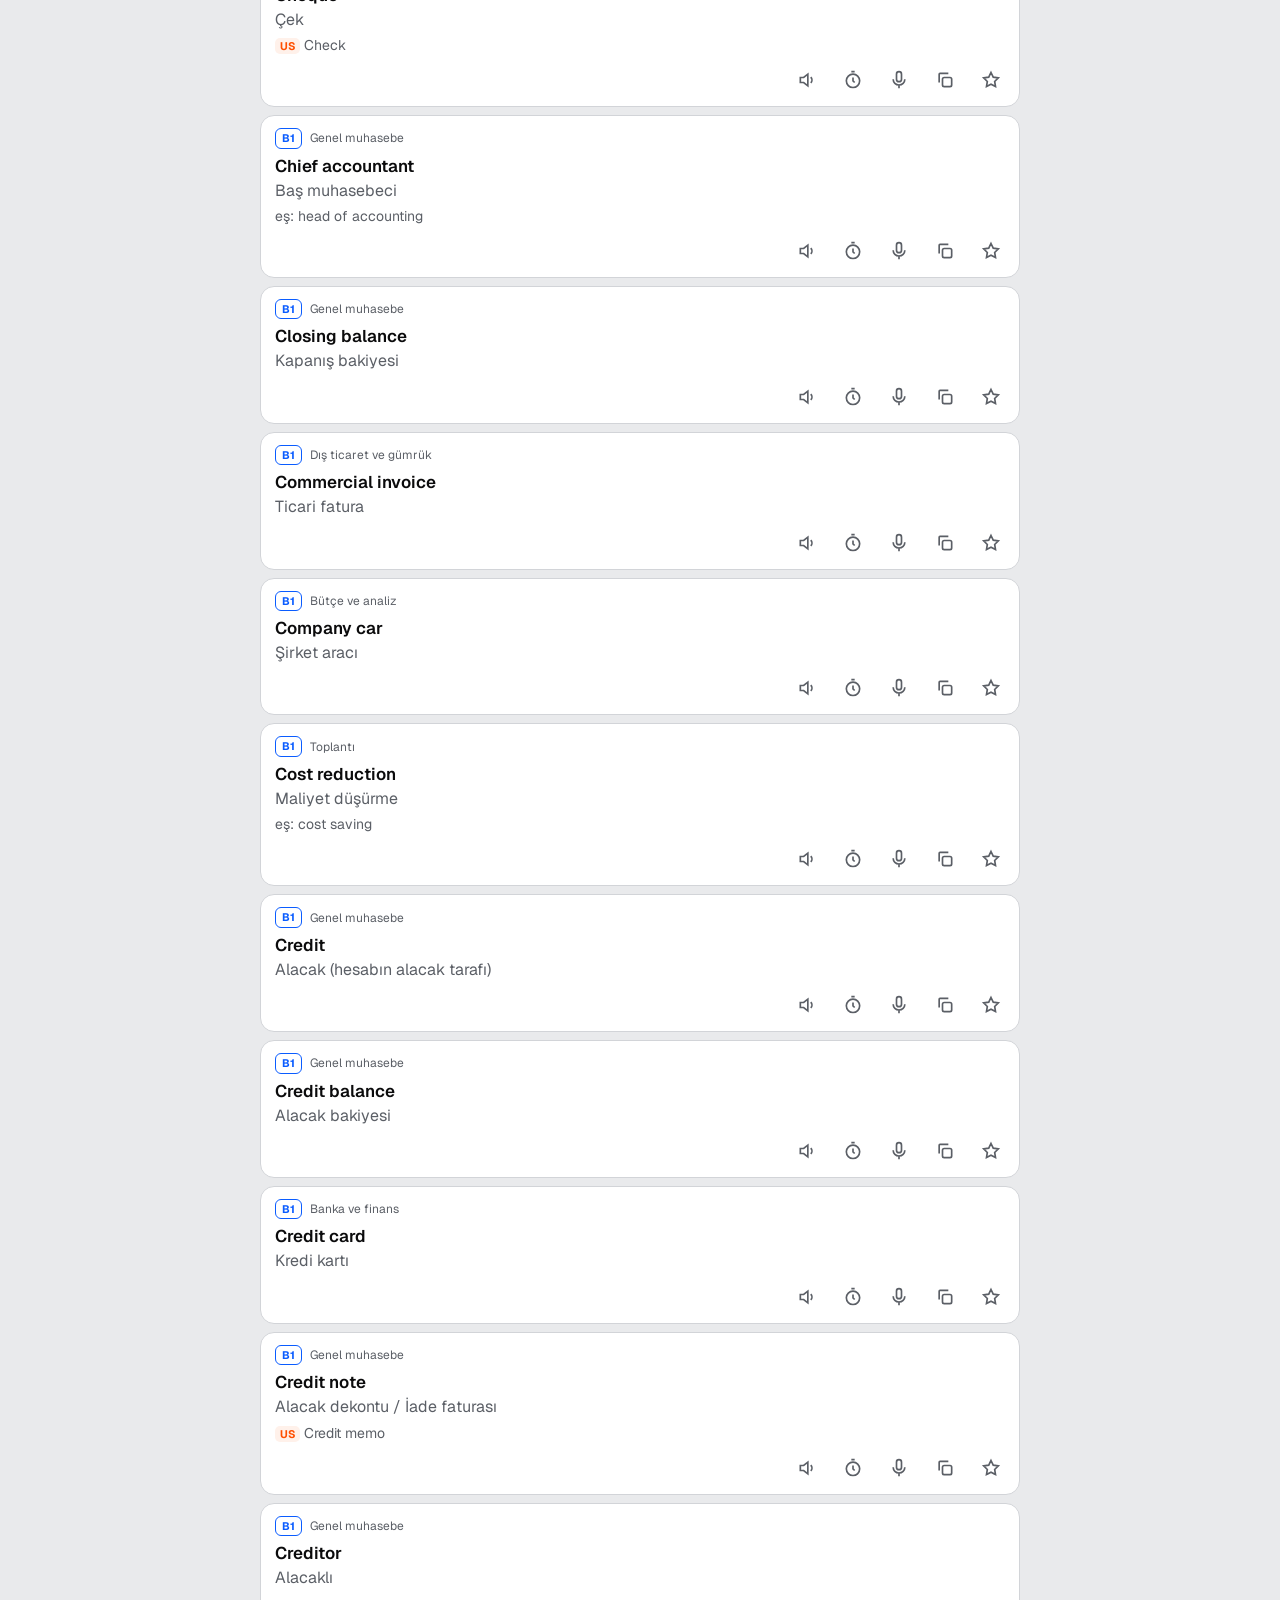
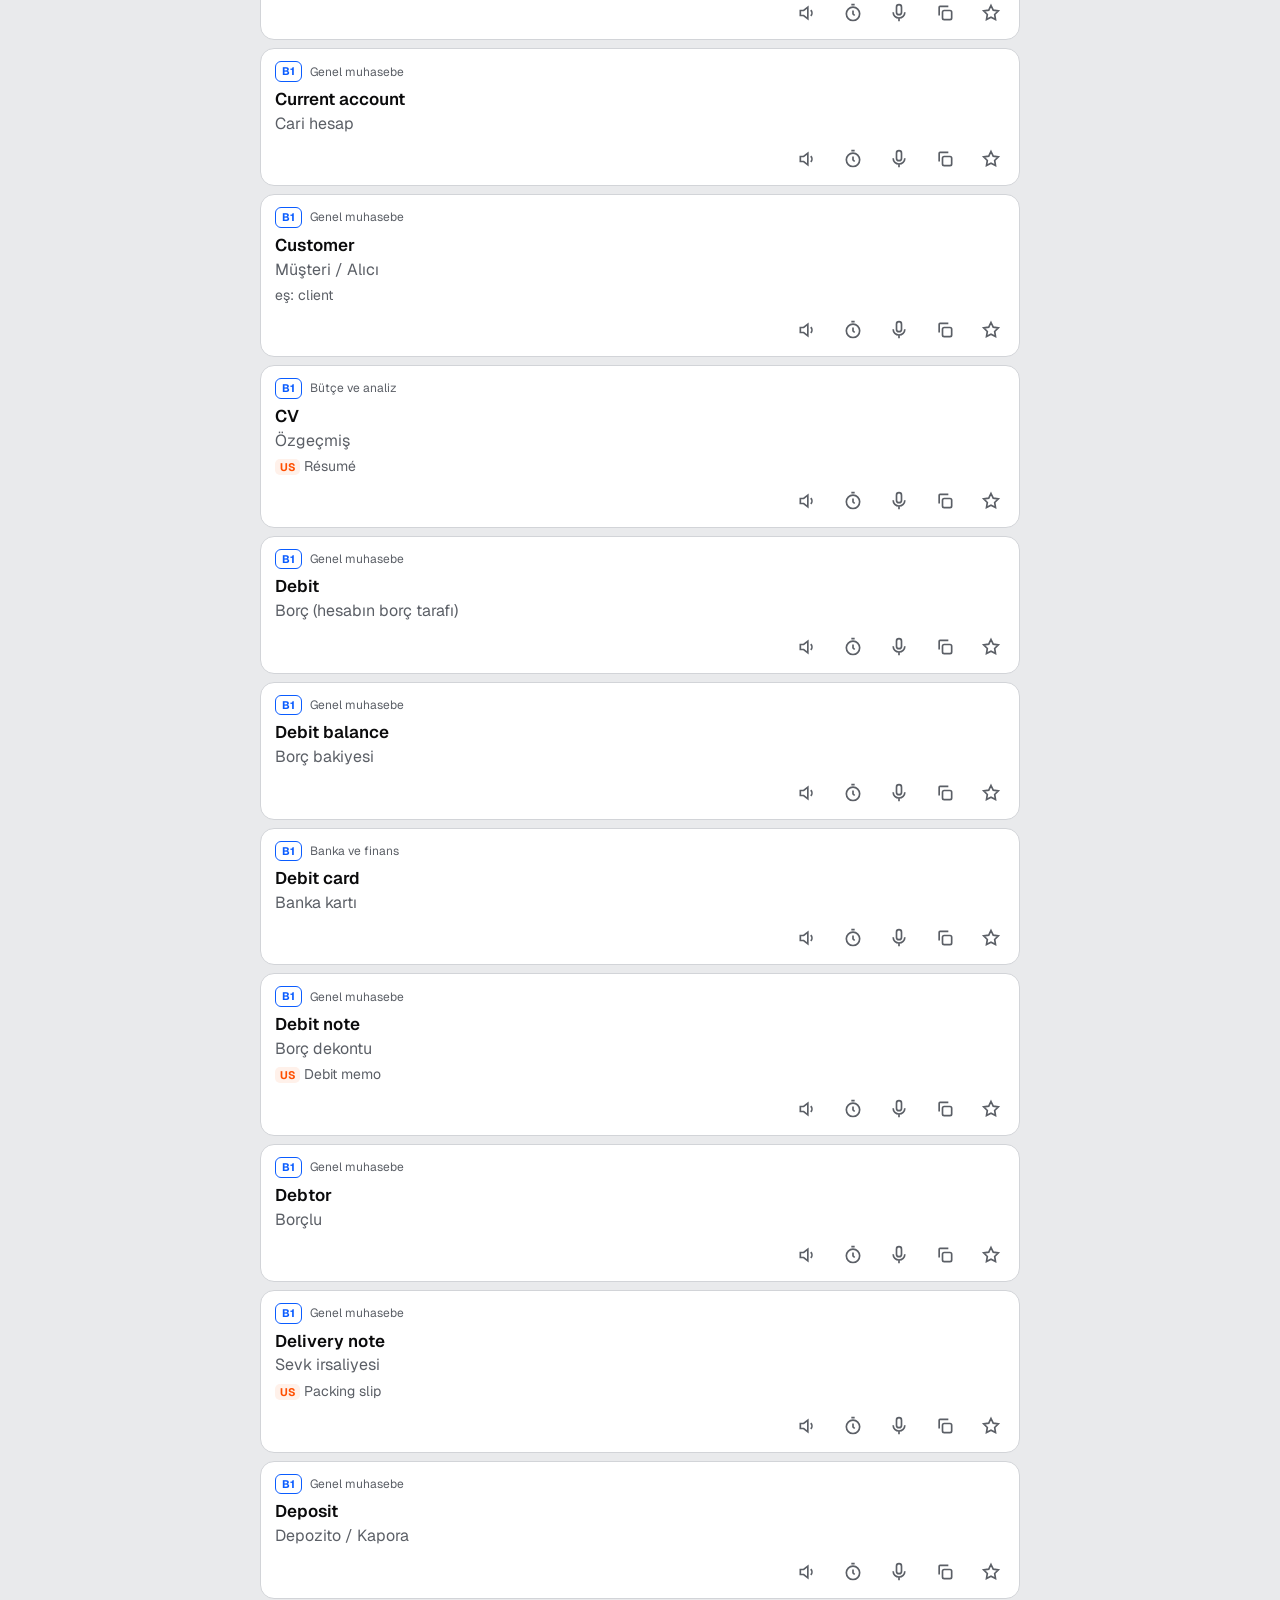
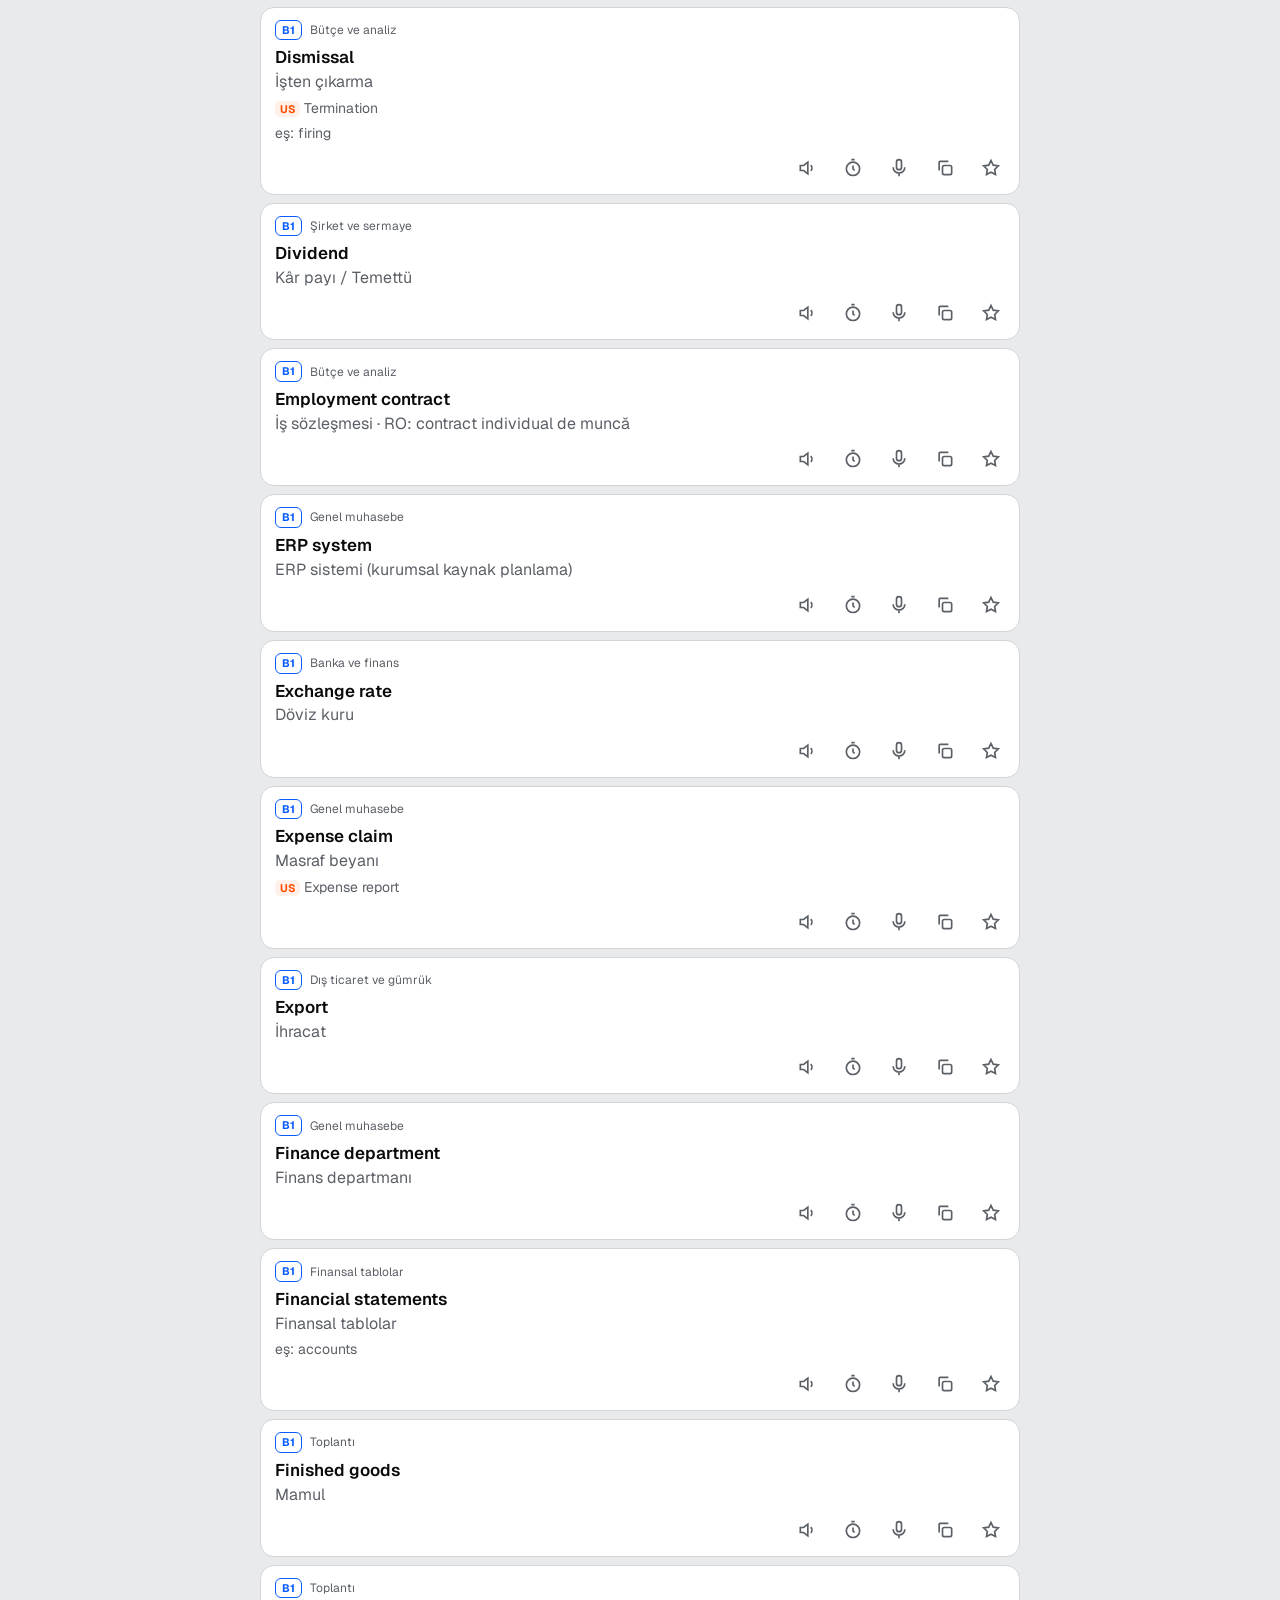
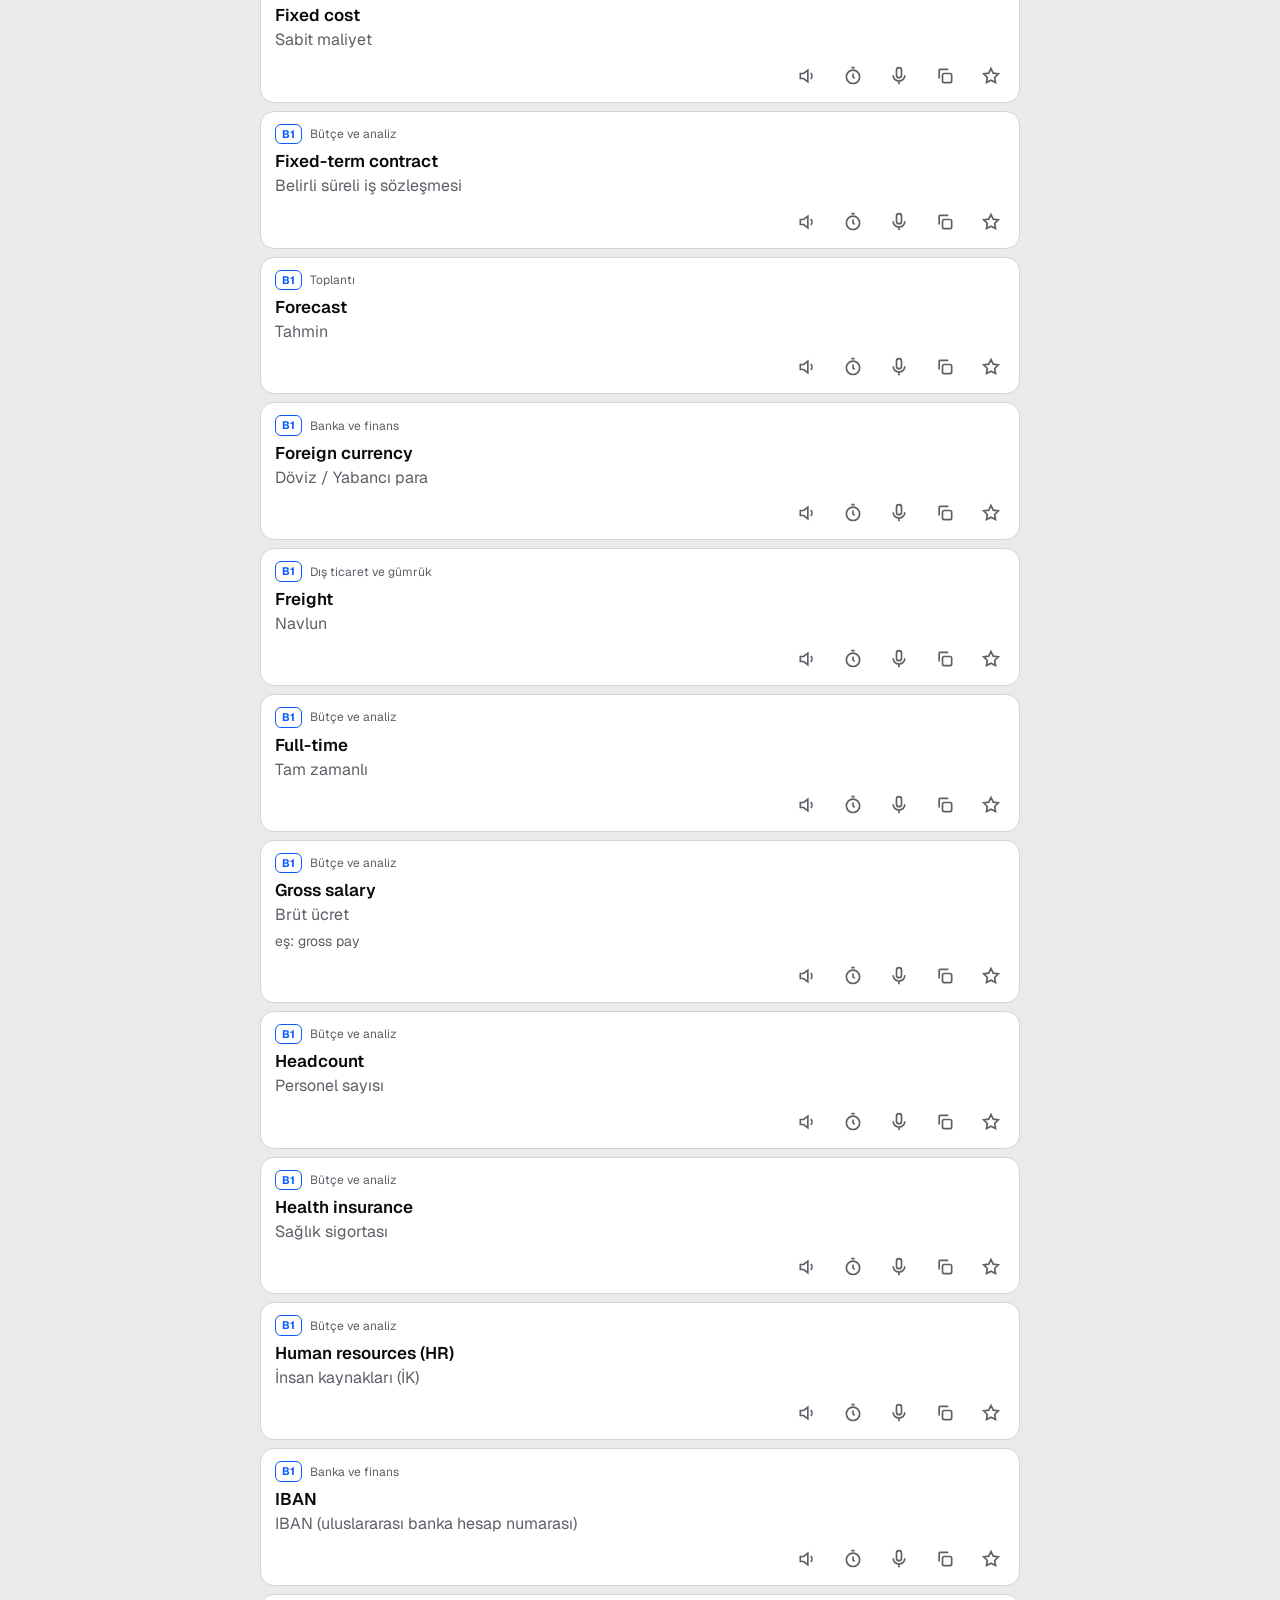
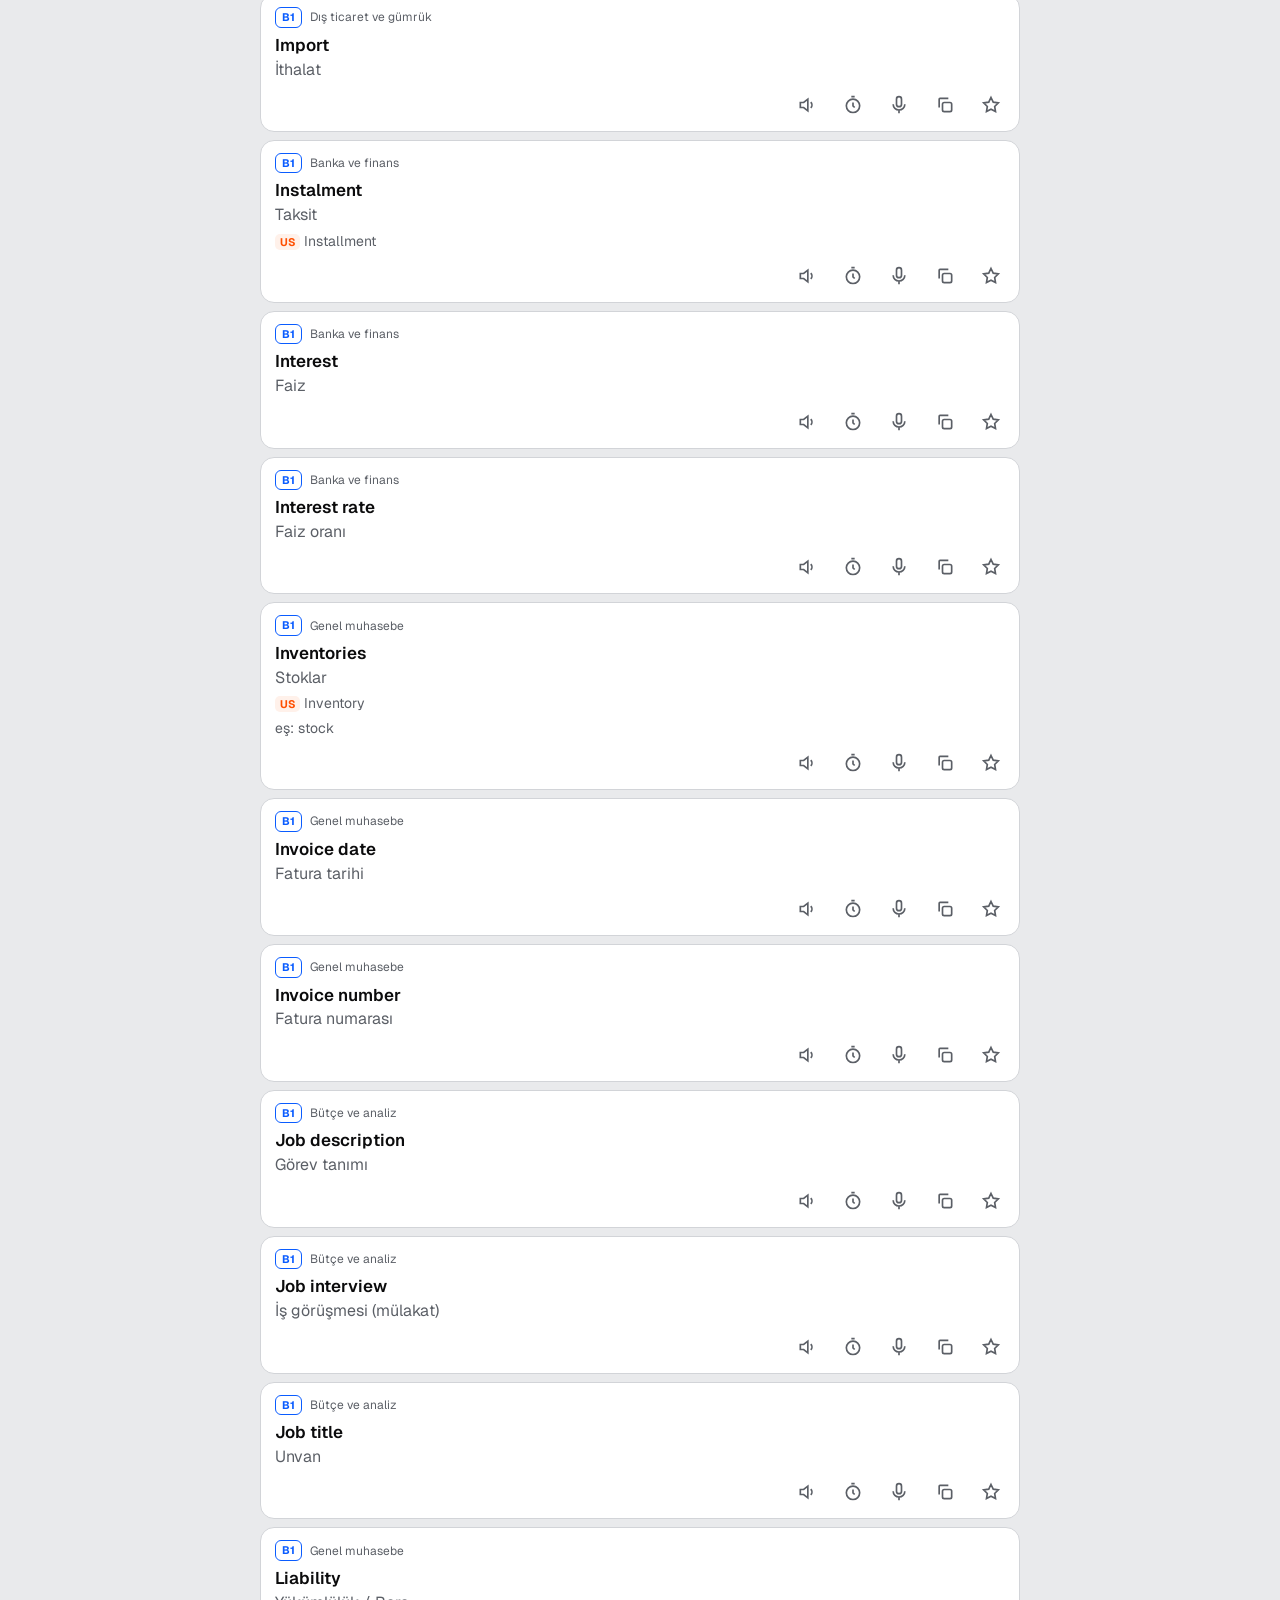
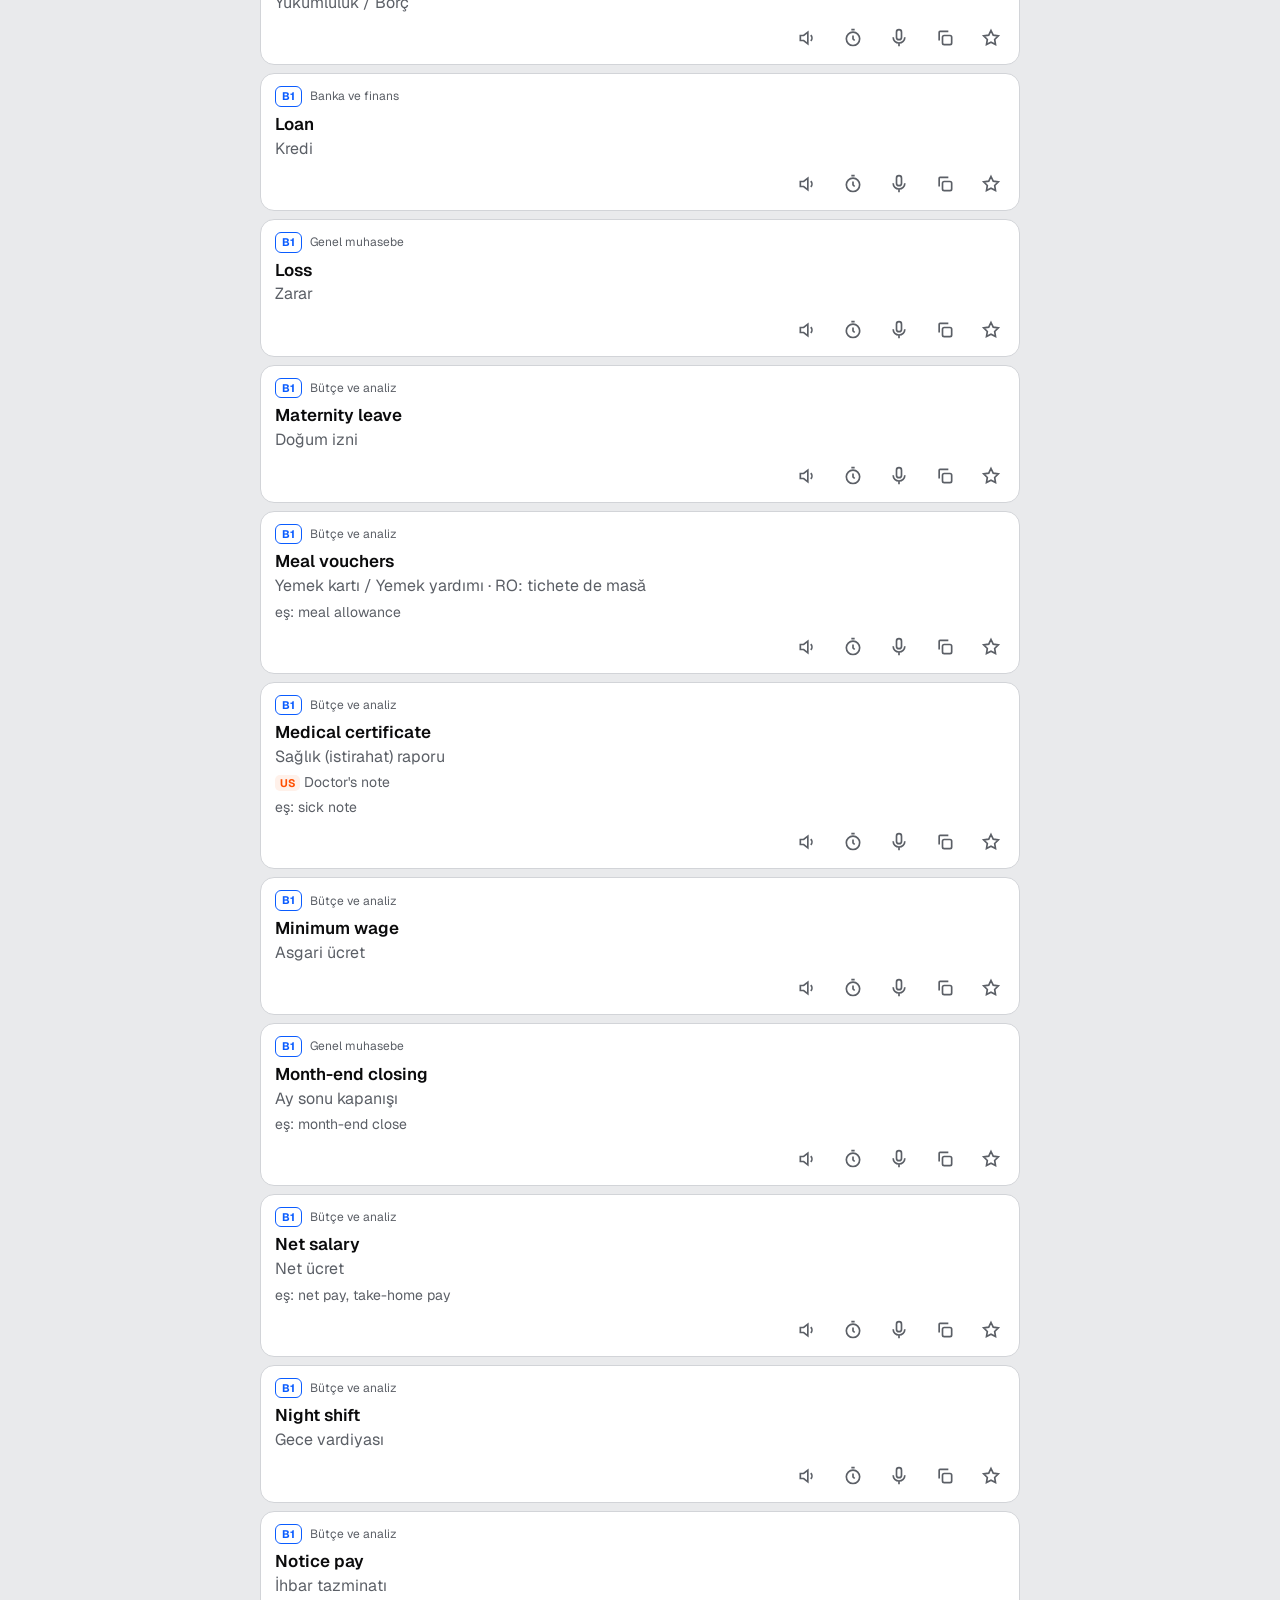
==== commit 7f0913ec: "Add files via upload" ====
--- a/index.html
+++ b/index.html
@@ -11,472 +11,13 @@
 <link rel="manifest" href="manifest.webmanifest">
 <link rel="icon" href="icon-192.png">
 <link rel="apple-touch-icon" href="apple-touch-icon.png">
-<title>FinTerim EN⇄TR</title>
+<title>FinTerim</title>
 <link rel="preconnect" href="https://fonts.googleapis.com">
 <link href="https://fonts.googleapis.com/css2?family=Geist:wght@400;500;600;700&display=swap" rel="stylesheet">
-<style>
-/* VOICE: calm, exact pocket instrument for a finance professional learning between meetings
-   IDEA: a precision instrument — black housing, aluminium face, one orange pointer
-   PICTURE: the working list / flash card / mic dial itself, opening mid-use
-   COLOUR and TYPE: aluminium #e9eaec, black, orange #ff4f00; night #141517; Geist
-   LAYOUT: black header with direction switch, sticky filter bar, cards, five-tab bottom bar */
-:root{color-scheme:light dark;--bg:light-dark(#e9eaec,#141517);--card:light-dark(#fff,#1d1f22);--ink:light-dark(#0b0b0c,#f1f2f3);--mute:light-dark(#5b5f66,#9ca1a8);--line:light-dark(#d2d4d8,#2d3034);--acc:#ff4f00;--soft:light-dark(#fff1ea,#2a1c15);--ok:light-dark(#0b7a3b,#4cd685);--bad:light-dark(#c4161c,#ff6b6b)}
-:root[data-theme=light]{color-scheme:light}:root[data-theme=dark]{color-scheme:dark}
-*{box-sizing:border-box;min-width:0}
-body{margin:0;background:var(--bg);color:var(--ink);font:16px/1.5 Geist,system-ui,-apple-system,"Segoe UI",Roboto,sans-serif;overflow-x:clip;-webkit-tap-highlight-color:transparent}
-button,select,input{font:inherit;color:inherit}
-button{cursor:pointer}
-button:focus-visible,input:focus-visible,select:focus-visible{outline:2px solid var(--acc);outline-offset:2px}
-.wrap{max-width:760px;margin:0 auto}
-.top{background:#0b0b0c;color:#f4f4f5;padding:calc(env(safe-area-inset-top) + 12px) max(16px,env(safe-area-inset-right)) 12px max(16px,env(safe-area-inset-left))}
-.brand{display:flex;align-items:center;gap:10px}
-.brand>div:first-child{flex:1}
-h1{margin:0;font-size:30px;line-height:1.05;font-weight:700;letter-spacing:-.02em}
-h1 i{font-style:normal;color:var(--acc)}
-.sub{margin:3px 0 0;font-size:13px;color:#a7abb2}
-.seg{display:flex;background:#232529;border-radius:12px;padding:3px;flex:none}
-.seg button{border:0;background:none;min-height:40px;padding:0 10px;border-radius:9px;font-weight:600;font-size:14px;color:#c9ccd1;white-space:nowrap}
-.seg button[aria-pressed=true]{background:var(--acc);color:#fff}
-.gear{width:44px;height:44px;border:0;background:#232529;border-radius:12px;color:#c9ccd1;display:grid;place-items:center;flex:none}
-.gear svg{width:22px;height:22px}
-.bar{position:sticky;top:0;z-index:5;background:var(--bg);padding:10px max(16px,env(safe-area-inset-right)) 6px max(16px,env(safe-area-inset-left));border-bottom:1px solid var(--line)}
-.search{position:relative}
-.search svg{position:absolute;left:14px;top:50%;transform:translateY(-50%);width:18px;height:18px;color:var(--mute)}
-.search input{width:100%;height:46px;border-radius:12px;border:1px solid var(--line);background:var(--card);font-size:16px;padding:0 44px}
-.search input::-webkit-search-cancel-button{-webkit-appearance:none;display:none}
-.search .clr{position:absolute;right:3px;top:3px;width:40px;height:40px;border:0;background:none;color:var(--mute);font-size:22px;display:none}
-.seg2{display:flex;gap:4px;background:var(--card);border:1px solid var(--line);border-radius:12px;padding:3px;margin-top:8px}
-.seg2 button{flex:1;border:0;background:none;min-height:38px;border-radius:9px;font-weight:600;font-size:14px;color:var(--mute);white-space:nowrap;padding:0 6px}
-.seg2 button[aria-pressed=true]{background:var(--ink);color:var(--bg)}
-.chips{display:flex;gap:6px;overflow-x:auto;padding:8px 0 2px;scrollbar-width:none}
-.chips::-webkit-scrollbar{display:none}
-.chip{flex:none;border:1px solid var(--line);background:var(--card);border-radius:999px;min-height:36px;padding:0 13px;font-size:14px;white-space:nowrap;display:inline-flex;align-items:center;gap:5px}
-.chip[aria-pressed=true]{background:var(--ink);color:var(--bg);border-color:var(--ink)}
-.chip.lvc{font-weight:600;padding:0 11px}
-.chip svg{width:15px;height:15px}
-main{padding:10px max(16px,env(safe-area-inset-right)) calc(92px + env(safe-area-inset-bottom)) max(16px,env(safe-area-inset-left))}
-.meta{display:flex;justify-content:space-between;gap:8px;font-size:13px;color:var(--mute);margin:2px 2px 10px}
-.list{display:grid;gap:8px}
-.card{background:var(--card);border-radius:14px;padding:12px 14px 6px;border:1px solid var(--line)}
-.ctop{display:flex;align-items:center;gap:8px;font-size:12px;color:var(--mute)}
-.lv{font-weight:700;font-size:11px;border-radius:6px;padding:1px 6px;border:1px solid currentColor;flex:none}
-.lv-A1,.lv-A2{color:light-dark(#0b7a3b,#4cd685)}.lv-B1,.lv-B2{color:light-dark(#0a5cff,#7aa7ff)}.lv-C1,.lv-C2{color:var(--acc)}
-.best{margin-left:auto;font-weight:600;font-variant-numeric:tabular-nums}
-.src{font-weight:600;font-size:17px;line-height:1.35;margin-top:6px}
-.dst{color:var(--mute);font-size:16px;line-height:1.4;margin-top:2px}
-.us,.alt{font-size:14px;color:var(--mute);margin-top:4px}
-.us b{font-size:11px;font-weight:700;border-radius:5px;padding:1px 5px;background:var(--soft);color:var(--acc);margin-right:4px}
-.acts{display:flex;justify-content:flex-end;gap:2px;margin-top:4px;margin-right:-8px}
-.ib{width:44px;height:40px;border:0;background:none;border-radius:10px;display:grid;place-items:center;color:var(--mute)}
-.ib:active{background:var(--soft)}
-.ib svg{width:20px;height:20px}
-.ib.on{color:var(--acc)}.ib.on svg{fill:currentColor}
-.lvh{display:flex;align-items:center;gap:8px;margin:10px 2px 0;font-size:16px}.lvh .lv{font-size:13px;padding:2px 7px}.lvh small{color:var(--mute);font-weight:500;font-size:13px}
-.empty{text-align:center;padding:44px 16px;color:var(--mute)}
-.empty b{display:block;color:var(--ink);font-size:18px;margin-bottom:4px}
-.note{background:var(--soft);border-radius:14px;padding:12px 14px;margin-bottom:10px;font-size:15px}
-.note b{font-size:18px;color:var(--acc);margin-right:6px}
-.more{height:40px}
-.nav{position:fixed;left:0;right:0;bottom:0;z-index:6;background:var(--card);border-top:1px solid var(--line);padding:4px max(6px,env(safe-area-inset-right)) calc(4px + env(safe-area-inset-bottom)) max(6px,env(safe-area-inset-left))}
-.nav .wrap{display:grid;grid-template-columns:repeat(5,minmax(0,1fr))}
-.nav button{border:0;background:none;min-height:54px;display:flex;flex-direction:column;align-items:center;justify-content:center;gap:2px;font-size:11.5px;color:var(--mute);border-radius:10px}
-.nav svg{width:22px;height:22px}
-.nav button[aria-current=page]{color:var(--acc);font-weight:600}
-.deck{background:var(--card);border:1px solid var(--line);border-radius:14px;padding:4px 12px 10px;margin-bottom:12px}
-.deck .seg2{border:0;padding:0;background:none;display:grid;grid-template-columns:repeat(4,minmax(0,1fr))}
-.deck .seg2 button{font-size:13px;padding:0 2px}
-.deck .seg2 button{background:var(--bg)}
-.deck .seg2 button[aria-pressed=true]{background:var(--ink)}
-.sel{display:flex;align-items:center;gap:8px;margin-top:8px;font-size:14px;color:var(--mute)}
-.sel select{flex:1;min-height:42px;border-radius:10px;border:1px solid var(--line);background:var(--bg);font-size:16px;padding:0 8px}
-.cnt{font-size:13px;color:var(--mute);margin-top:6px}
-.flash{background:#0b0b0c;color:#f4f4f5;border-radius:20px;min-height:270px;padding:22px 20px;display:flex;flex-direction:column;justify-content:space-between;border:0;text-align:left;width:100%}
-.flash .k{font-size:13px;color:#a7abb2}
-.flash .q{font-size:clamp(23px,6vw,32px);line-height:1.15;font-weight:700;text-wrap:balance;margin:16px 0}
-.flash .a{font-size:19px;color:var(--acc);font-weight:600}
-.flash .h{font-size:13px;color:#a7abb2}
-.row{display:grid;grid-template-columns:repeat(2,minmax(0,1fr));gap:10px;margin-top:10px}
-.row3{grid-template-columns:repeat(3,minmax(0,1fr))}
-.btn{min-height:50px;border-radius:14px;border:1px solid var(--line);background:var(--card);font-weight:600;font-size:15px;display:inline-flex;align-items:center;justify-content:center;gap:6px;padding:0 8px}
-.btn svg{width:20px;height:20px}
-.btn.pri{background:var(--acc);border-color:var(--acc);color:#fff}
-.btn:disabled{opacity:.45}
-.prog{margin-top:14px;background:var(--card);border:1px solid var(--line);border-radius:14px;padding:10px 14px}
-.prog h3,.box h3{margin:4px 0 8px;font-size:15px}
-.pr{display:grid;grid-template-columns:2.2em minmax(0,1fr) 5.5em;gap:8px;align-items:center;font-size:13px;margin:6px 0}
-.pr .t{height:8px;border-radius:4px;background:var(--bg);overflow:hidden}
-.pr .t i{display:block;height:100%;background:var(--acc)}
-.pr span:last-child{text-align:right;color:var(--mute);font-variant-numeric:tabular-nums;white-space:nowrap}
-.target{background:var(--card);border:1px solid var(--line);border-radius:18px;padding:16px}
-.target .en{font-size:clamp(22px,5.6vw,28px);font-weight:700;line-height:1.2;margin:8px 0 4px;text-wrap:balance}
-.target .tr{color:var(--mute)}
-.mic{display:grid;place-items:center;margin:16px auto 6px;width:96px;height:96px;border-radius:50%;border:0;background:var(--acc);color:#fff;box-shadow:0 0 0 8px var(--soft)}
-.mic svg{width:40px;height:40px}
-.mic.live{animation:pulse 1.2s ease-in-out infinite}
-@keyframes pulse{50%{box-shadow:0 0 0 18px var(--soft)}}
-.micl{text-align:center;font-size:14px;color:var(--mute);min-height:1.5em}
-.res{margin-top:12px;background:var(--card);border:1px solid var(--line);border-radius:14px;padding:14px}
-.score{font-size:40px;font-weight:700;line-height:1;font-variant-numeric:tabular-nums}
-.words{display:flex;flex-wrap:wrap;gap:6px;margin:10px 0 6px}
-.w{border:0;border-radius:8px;padding:5px 9px;font-size:17px;font-weight:600}
-.w.ok{background:light-dark(#e4f5ea,#173323);color:var(--ok)}
-.w.miss{background:light-dark(#fde7e7,#3a1a1a);color:var(--bad);text-decoration:underline wavy;text-underline-offset:4px}
-.heard{font-size:14px;color:var(--mute)}
-.box{margin-top:12px;background:var(--card);border:1px solid var(--line);border-radius:14px;padding:10px 14px}
-.hw{display:flex;flex-wrap:wrap;gap:6px}
-.warn{background:var(--soft);border-radius:12px;padding:10px 12px;font-size:14px;margin-top:10px}
-.grid2{display:grid;grid-template-columns:repeat(2,minmax(0,1fr));gap:8px 12px}
-@media(max-width:600px){.grid2{grid-template-columns:minmax(0,1fr)}}
-.fld{font-size:13px;color:var(--mute)}
-.fld .seg2{margin-top:4px}
-.fld .seg2 button{background:var(--bg)}
-.fld .seg2 button[aria-pressed=true]{background:var(--ink)}
-.tg{display:flex;align-items:center;justify-content:space-between;min-height:44px;font-size:15px;color:var(--ink);border-top:1px solid var(--line);margin-top:8px}
-.tg input{width:22px;height:22px;accent-color:var(--acc)}
-.now{background:#0b0b0c;color:#f4f4f5;border-radius:20px;padding:20px;margin-top:12px;min-height:200px;display:flex;flex-direction:column;justify-content:center}
-.now .n{font-size:13px;color:#a7abb2}
-.now .e{font-size:clamp(22px,6vw,30px);font-weight:700;line-height:1.2;margin:10px 0 6px;text-wrap:balance}
-.now .t{font-size:18px;color:var(--acc)}
-.ctl{display:grid;grid-template-columns:1fr 1.4fr 1fr;gap:10px;margin-top:10px}
-.ctl .btn{min-height:58px}
-.night{position:fixed;inset:0;z-index:20;background:#000;color:#6b6f75;display:none;flex-direction:column;justify-content:center;padding:32px;text-align:center}
-.night.on{display:flex}
-.night .e{font-size:30px;font-weight:700;line-height:1.2}
-.night .t{font-size:20px;margin-top:12px;color:#8a4a2a}
-.night small{position:absolute;bottom:calc(24px + env(safe-area-inset-bottom));left:0;right:0;font-size:13px}
-dialog{border:0;border-radius:20px;padding:0;width:min(560px,94vw);max-height:88vh;background:var(--card);color:var(--ink)}
-dialog::backdrop{background:rgba(0,0,0,.5)}
-.dlg{padding:18px 18px 14px;overflow:auto;max-height:88vh}
-.dlg h2{margin:0 0 6px;font-size:22px}
-.dlg p{font-size:14px;color:var(--mute);margin:8px 0}
-.dlg .x{float:right;width:44px;height:44px;border:0;background:none;font-size:26px;color:var(--mute);margin:-10px -10px 0 0}
-.toast{position:fixed;left:50%;bottom:calc(84px + env(safe-area-inset-bottom));transform:translateX(-50%) translateY(20px);background:var(--ink);color:var(--bg);padding:10px 16px;border-radius:999px;font-size:14px;opacity:0;pointer-events:none;transition:.2s;z-index:30;white-space:nowrap}
-.toast.show{opacity:1;transform:translateX(-50%) translateY(0)}
-@media(prefers-reduced-motion:reduce){.toast{transition:none}.mic.live{animation:none}}
-@media(max-width:380px){h1{font-size:25px}.seg button{padding:0 8px;font-size:13px}.nav button{font-size:10.5px}}
-</style>
+<link rel="stylesheet" href="app.css">
+<style>:root{--acc:#ff4f00;--soft-l:#fff1ea;--soft-d:#2a1c15}</style>
+<script>window.APP={"id": "fin", "name": "FinTerim", "nameHtml": "Fin<i>Terim</i>", "sub": "Muhasebe, finans ve iş İngilizcesi", "store": "finterim2", "other": {"name": "GünTerim", "href": "gun.html", "desc": "Günlük hayat İngilizcesi"}, "data": {"t": "terms.txt", "p": "phrases.txt"}, "tSec": [["pro", "Mesleki", ["G", "F", "V", "B", "K", "D", "T", "M", "Y"]], ["biz", "İş İngilizcesi", ["WF1", "WF2", "WF3", "WF4"]]], "pSec": [["biz", "İş", ["E", "M", "P", "Q", "A", "O", "V", "H", "K", "B", "D", "N"]], ["tool", "Konuşma araçları", ["f_cond", "f_tlink", "f_why", "f_contr", "f_purp", "f_ref"]]], "labels": {"G": "Genel muhasebe", "F": "Finansal tablolar", "V": "Vergi ve denetim", "B": "Bütçe ve analiz", "K": "Banka ve finans", "D": "Dış ticaret", "T": "Dış ticaret ve gümrük", "M": "Toplantı", "Y": "Şirket ve sermaye", "WF1": "Ofis ve iş", "WF2": "İş fiilleri", "WF3": "Resmî sıfat ve zarflar", "WF4": "Resmî bağlantı sözcükleri", "E": "E-posta", "P": "Telefon ve online görüşme", "Q": "Ofiste gündelik", "A": "Ay sonu ve raporlama", "O": "Ödeme ve tahsilat", "H": "Bordro ve İK", "N": "Müzakere ve rica", "f_cond": "Koşul söylemek", "f_tlink": "Zamanı bağlamak", "f_why": "Sebep söylemek", "f_contr": "Karşıtlık", "f_purp": "Amaç ve önlem", "f_ref": "Söze bağlamak"}, "tr": {"t": "on", "p": "tap", "s": "tap", "r": "tap", "l": "tap"}, "ph": {"t": "Ara: accrual, labour, mizan…", "p": "Ara: invoice, unless, ödeme…"}, "levelNote": "Muhasebe, vergi, bordro ve finans terimlerinin resmî bir CEFR seviyesi yoktur; bu gruplardaki A1–C2 seviyeleri iş İngilizcesindeki zorluk derecesine göre yapılmış uzman değerlendirmesidir. Genel iş kelimeleri ve kalıplarında genel CEFR düzeyi esas alınmıştır."};</script>
+<script src="app.js" defer></script>
 </head>
-<body>
-<header class="top"><div class="wrap">
-  <div class="brand">
-    <div><h1>Fin<i>Terim</i></h1><p class="sub">Muhasebe, finans ve iş İngilizcesi</p></div>
-    <div class="seg" role="group" aria-label="Çeviri yönü">
-      <button id="dEn" aria-pressed="true">EN→TR</button>
-      <button id="dTr" aria-pressed="false">TR→EN</button>
-    </div>
-    <button class="gear" id="openSet" aria-label="Ayarlar"><svg viewBox="0 0 24 24" fill="none" stroke="currentColor" stroke-width="2"><circle cx="12" cy="12" r="3"/><path d="M19.4 15a1.7 1.7 0 0 0 .3 1.8l.1.1a2 2 0 1 1-2.8 2.8l-.1-.1a1.7 1.7 0 0 0-1.8-.3 1.7 1.7 0 0 0-1 1.5V21a2 2 0 1 1-4 0v-.1a1.7 1.7 0 0 0-1.1-1.5 1.7 1.7 0 0 0-1.8.3l-.1.1a2 2 0 1 1-2.8-2.8l.1-.1a1.7 1.7 0 0 0 .3-1.8 1.7 1.7 0 0 0-1.5-1H3a2 2 0 1 1 0-4h.1a1.7 1.7 0 0 0 1.5-1.1 1.7 1.7 0 0 0-.3-1.8l-.1-.1a2 2 0 1 1 2.8-2.8l.1.1a1.7 1.7 0 0 0 1.8.3H9a1.7 1.7 0 0 0 1-1.5V3a2 2 0 1 1 4 0v.1a1.7 1.7 0 0 0 1 1.5 1.7 1.7 0 0 0 1.8-.3l.1-.1a2 2 0 1 1 2.8 2.8l-.1.1a1.7 1.7 0 0 0-.3 1.8V9a1.7 1.7 0 0 0 1.5 1H21a2 2 0 1 1 0 4h-.1a1.7 1.7 0 0 0-1.5 1z"/></svg></button>
-  </div>
-</div></header>
-
-<div class="bar" id="bar"><div class="wrap">
-  <div class="search">
-    <svg viewBox="0 0 24 24" fill="none" stroke="currentColor" stroke-width="2"><circle cx="11" cy="11" r="7"/><path d="m20 20-3.5-3.5"/></svg>
-    <input id="q" type="search" placeholder="Ara…" autocomplete="off" autocapitalize="off" spellcheck="false" aria-label="Ara">
-    <button class="clr" id="clr" aria-label="Aramayı temizle">×</button>
-  </div>
-  <div id="filters"></div>
-</div></div>
-
-<main><div class="wrap" id="view"><div class="empty"><b>Yükleniyor…</b>Sözlük hazırlanıyor.</div></div></main>
-
-<nav class="nav"><div class="wrap">
-  <button data-tab="t" aria-current="page"><svg viewBox="0 0 24 24" fill="none" stroke="currentColor" stroke-width="2"><path d="M4 5a2 2 0 0 1 2-2h13v16H6a2 2 0 0 0-2 2z"/><path d="M4 19V5M9 8h6"/></svg>Sözlük</button>
-  <button data-tab="p"><svg viewBox="0 0 24 24" fill="none" stroke="currentColor" stroke-width="2"><path d="M21 12a8 8 0 0 1-11.6 7.1L4 20l1-4.6A8 8 0 1 1 21 12z"/></svg>Kalıplar</button>
-  <button data-tab="s"><svg viewBox="0 0 24 24" fill="none" stroke="currentColor" stroke-width="2"><rect x="3" y="6" width="14" height="14" rx="2"/><path d="M7 3h12a2 2 0 0 1 2 2v12"/></svg>Çalış</button>
-  <button data-tab="r"><svg viewBox="0 0 24 24" fill="none" stroke="currentColor" stroke-width="2"><rect x="9" y="2" width="6" height="12" rx="3"/><path d="M5 11a7 7 0 0 0 14 0M12 18v4"/></svg>Telaffuz</button>
-  <button data-tab="l"><svg viewBox="0 0 24 24" fill="none" stroke="currentColor" stroke-width="2"><path d="M3 14v-2a9 9 0 0 1 18 0v2"/><rect x="2" y="14" width="5" height="7" rx="2"/><rect x="17" y="14" width="5" height="7" rx="2"/></svg>Dinle</button>
-</div></nav>
-
-<div class="night" id="night" role="dialog" aria-label="Karanlık dinleme ekranı"><div class="e" id="nE"></div><div class="t" id="nT"></div><small>Çıkmak için dokunun · çalma devam eder</small></div>
-
-<dialog id="set"><div class="dlg">
-  <button class="x" id="closeSet" aria-label="Kapat">×</button>
-  <h2>Ayarlar</h2>
-  <div class="fld">İngilizce telaffuz ve konuşma tanıma
-    <div class="seg2" role="group"><button data-acc="en-GB">🇬🇧 İngiliz</button><button data-acc="en-US">🇺🇸 Amerikan</button></div>
-  </div>
-  <p>Amerikan seçiliyken, farklı yazılan terimlerde (ör. labour/labor) ABD karşılığı seslendirilir ve telaffuz bu yazıma göre kontrol edilir.</p>
-  <label class="tg">ABD karşılıklarını kartlarda göster <input type="checkbox" id="showUS"></label>
-  <div class="fld" style="margin-top:10px">Kartlardaki konuşma hızı
-    <div class="seg2" role="group"><button data-rate="0.8">0,8x</button><button data-rate="0.9">0,9x</button><button data-rate="1">1x</button></div>
-  </div>
-  <label class="tg">İlerlemeyi sıfırla (bilinenler, puanlar, zor kelimeler) <button class="btn" id="reset" style="min-height:40px">Sıfırla</button></label>
-  <h3 style="margin:16px 0 4px;font-size:16px">Seviyeler hakkında</h3>
-  <p>Günlük İngilizce kelime ve kalıplarda A1–C2 seviyeleri genel CEFR düzeyine göre verilmiştir. Muhasebe, vergi, bordro ve finans terimlerinin resmî bir CEFR seviyesi yoktur; bu gruplardaki seviyeler iş İngilizcesindeki zorluk derecesine göre yapılmış uzman değerlendirmesidir.</p>
-  <h3 style="margin:16px 0 4px;font-size:16px">Telefona uygulama olarak ekleme</h3>
-  <p><b>iPhone (Safari):</b> Paylaş → Ana Ekrana Ekle. <b>Android (Chrome):</b> ⋮ → Ana ekrana ekle / Uygulamayı yükle.</p>
-  <p>Mikrofon ve çevrimdışı kullanım, uygulamanın kendi adresinden (PWA sürümü) açıldığında çalışır. Favoriler ve ilerleme bu cihazda saklanır.</p>
-</div></dialog>
-
-<div class="toast" id="toast" role="status"></div>
-
-<script>
-{
-const $=id=>document.getElementById(id);
-const esc=s=>String(s).replace(/[&<>"]/g,c=>({'&':'&amp;','<':'&lt;','>':'&gt;','"':'&quot;'}[c]));
-const norm=s=>String(s).toLocaleLowerCase('tr').replace(/ı/g,'i').normalize('NFD').replace(/[̀-ͯ]/g,'');
-const LV=['A1','A2','B1','B2','C1','C2'];
-const TG={G:'Genel muhasebe',F:'Finansal tablolar',V:'Vergi',B:'Bordro ve İK',K:'Banka ve finans',D:'Denetim',T:'Dış ticaret ve gümrük',M:'Maliyet ve bütçe',Y:'Şirket ve sermaye',W1:'Ofis ve iş',W2:'Fiiller',W3:'Sıfat ve zarflar',W4:'Zaman, bağlaç, edat'};
-const PG={E:'E-posta',M:'Toplantı',P:'Telefon ve online görüşme',A:'Ay sonu ve raporlama',O:'Ödeme ve tahsilat',V:'Vergi ve denetim',H:'Bordro ve İK',K:'Banka ve finans',B:'Bütçe ve analiz',D:'Dış ticaret',N:'Müzakere ve rica',d1:'Selamlaşma ve tanışma',d2:'Ofiste gündelik',d3:'Rica, teklif ve izin',d4:'Fikir bildirme',d5:'Teşekkür, özür, tepki',d6:'Zaman ve randevu',d7:'Yemek ve sosyal',d8:'Seyahat',d9:'Alışveriş',d10:'Sağlık ve doktor',d11:'Ev ve kira',d12:'Sohbet ve hava durumu',d13:'Duygular',d14:'Telefon ve mesajlaşma',d15:'Aile ve arkadaşlar',d16:'Boş zaman ve hobiler',d17:'Deyimler ve kalıp sözler',d18:'Ulaşım ve araç',d19:'Flört ve randevu',d20:'İltifat ve övgü'};
-const CN={c_if:['if','Eğer / -se. Gerçek koşul: if + şimdiki zaman, will. Varsayım: if + geçmiş zaman, would. Resmî yazıda: "Should you need…"'],
-c_when:['when','-dığında / ne zaman. Gelecekten söz ederken bile when\'den sonra şimdiki zaman gelir: "when it arrives".'],
-c_while:['while','-iken (aynı anda süren iki eylem) ya da karşıtlık: "oysa, -mekle birlikte".'],
-c_whenever:['whenever','Her ne zaman / ne zaman … -se. Tekrarlanan durumlar için.'],
-c_however:['however','Ancak / bununla birlikte. Cümle başında virgülle ya da noktalı virgülden sonra. "However + sıfat" = ne kadar … olursa olsun.'],
-c_until:['until','-e kadar. Olumsuzla: "not … until" = ancak … -ince. "It wasn\'t until…" kalıbı vurgu yapar.'],
-c_till:['till','until ile aynı anlam; daha gündelik, konuşma dilinde.'],
-c_as:['as','-dığı gibi (as I said), -dığı için (as it was late), -dikçe (as the month progressed).'],
-c_assoon:['as soon as','-er -mez. Gelecek anlamında bile şimdiki zaman: "as soon as I get the results".'],
-c_aslong:['as long as','-dığı sürece / şartıyla.'],
-c_unless:['unless','-medikçe / -mezse (= if … not). unless\'ten sonra ayrıca olumsuz yapı kullanılmaz.'],
-c_although:['although / though','-e rağmen / -dığı halde. Cümle sonunda "though" daha gündeliktir.'],
-c_eventhough:['even though','-diği halde; although\'dan daha güçlü. "Even if" (olsa bile) ile karıştırmayın.'],
-c_since:['since','-den beri (zaman, present perfect ile) ya da -dığı için / -dığına göre (neden).'],
-c_because:['because','Çünkü / -dığı için. "Because of" + isim: because of the traffic.'],
-c_sothat:['so that','-sın diye / -ebilmek için. Genellikle can, could, would ile.'],
-c_incase:['in case','Olur diye (önceden tedbir). "If" ile aynı değildir. "In case of" + isim.'],
-c_whereas:['whereas','Oysa / -iken (karşıtlık). Sözleşmelerde "Whereas…" = "…dığından" (giriş maddeleri).'],
-c_once:['once','-dıktan sonra / bir kez … -ince.'],
-c_before:['before','-meden önce. "before + -ing" de olur: before signing.'],
-c_after:['after','-dıktan sonra. "after + -ing" de olur: after closing the month.']};
-const LVN={A1:'Başlangıç',A2:'Temel',B1:'Orta',B2:'Orta üstü',C1:'İleri',C2:'Uzman'};
-const TSEC={pro:['G','F','V','B','K','D','T','M','Y'],day:['W1','W2','W3','W4']};
-const PSEC={biz:['E','M','P','A','O','V','H','K','B','D','N'],day:['d1','d2','d3','d4','d5','d6','d7','d8','d9','d10','d11','d12','d13','d14','d15','d16','d17','d18','d19','d20'],conj:Object.keys(CN)};
-const lab=c=>TG[c]||PG[c]||(CN[c]?'Bağlaç: '+CN[c][0]:c);
-const store={get(k,d){try{const v=localStorage.getItem('finterim2.'+k);return v===null?d:JSON.parse(v)}catch(e){return d}},set(k,v){try{localStorage.setItem('finterim2.'+k,JSON.stringify(v))}catch(e){}}};
-const S={tab:store.get('tab','t'),dir:store.get('dir','en'),acc:store.get('acc','en-GB'),showUS:store.get('showUS',true),rate:store.get('rate',1),q:'',limit:80,
- f:store.get('f',{t:{sec:'pro',grp:'all',lv:[],fav:false},p:{sec:'biz',grp:'all',lv:[],fav:false}}),
- favs:new Set(store.get('favs',[])),known:new Set(store.get('known',[])),hard:new Set(store.get('hard',[])),pron:store.get('pron',{}),hw:store.get('hw',{}),
- deck:store.get('deck',{src:'t',grp:'all',lv:[]}),L:store.get('L',{order:'en-tr',rep:1,gap:2,rate:0.9,shuffle:false,loop:true}),recOK:store.get('recOK',true)};
-let TERMS=[],PHR=[],ALL=[],BY={};
-const save=()=>{store.set('favs',[...S.favs]);store.set('known',[...S.known]);store.set('hard',[...S.hard]);store.set('pron',S.pron);store.set('hw',S.hw)};
-let tt;const toast=m=>{const t=$('toast');t.textContent=m;t.classList.add('show');clearTimeout(tt);tt=setTimeout(()=>t.classList.remove('show'),1700)};
-const shuffle=a=>{a=[...a];for(let i=a.length-1;i>0;i--){const j=Math.floor(Math.random()*(i+1));[a[i],a[j]]=[a[j],a[i]]}return a};
-
-const parse=(txt,k)=>{let c='';const out=[];txt.split('\n').forEach(l=>{l=l.trim();if(!l)return;if(l[0]==='#'){c=l.slice(1).trim();return}const f=l.split('|');if(f.length<3)return;const x={k,c,lv:f[0].trim(),en:f[1].trim(),tr:f[2].trim(),us:(f[3]||'').trim(),alt:(f[4]||'').trim()};x.id=k+':'+c+':'+x.en;x.n=norm([x.en,x.tr,x.us,x.alt].join(' '));out.push(x)});return out};
-const secOf=x=>x.k==='t'?(TSEC.day.includes(x.c)?'day':'pro'):(x.c[0]==='d'?'day':x.c.startsWith('c_')?'conj':'biz');
-const enOf=x=>S.acc==='en-US'&&x.us?x.us:x.en;
-const trSpeak=x=>x.tr.split('·')[0].replace(/\(\d+(–\d+)?\)/g,'').trim();
-
-/* ---------- speech ---------- */
-const synth=window.speechSynthesis;
-let voices=[];const loadV=()=>{try{voices=synth.getVoices()}catch(e){}};if(synth){loadV();try{synth.onvoiceschanged=loadV}catch(e){}}
-const pickV=lang=>{const L=lang.toLowerCase(),b=L.slice(0,2);const m=v=>v.lang.replace('_','-').toLowerCase();return voices.find(v=>m(v)===L&&/enhanced|premium|natural|google/i.test(v.name))||voices.find(v=>m(v)===L)||voices.find(v=>m(v).startsWith(b))};
-const say=(text,lang,rate)=>new Promise(res=>{if(!synth||!text){setTimeout(res,300);return}let done=false;const fin=()=>{if(!done){done=true;clearTimeout(to);res()}};const to=setTimeout(fin,1500+text.length*95/(rate||1));try{const u=new SpeechSynthesisUtterance(text);u.lang=lang;u.rate=rate||1;const v=pickV(lang);if(v)u.voice=v;u.onend=fin;u.onerror=fin;synth.speak(u)}catch(e){fin()}});
-const speakNow=(text,lang,rate)=>{if(!synth){toast('Bu cihazda sesli okuma yok');return}try{synth.cancel()}catch(e){}say(text,lang,rate)};
-const wait=ms=>new Promise(r=>setTimeout(r,ms));
-
-/* ---------- lists ---------- */
-const sortLv=(a,b)=>LV.indexOf(a.lv)-LV.indexOf(b.lv);
-const listFor=k=>{const f=S.f[k];const base=k==='t'?TERMS:PHR;const q=norm(S.q.trim());let L=q?base:base.filter(x=>secOf(x)===f.sec);
- if(!q&&f.grp!=='all')L=L.filter(x=>x.c===f.grp);if(f.lv.length)L=L.filter(x=>f.lv.includes(x.lv));if(f.fav)L=L.filter(x=>S.favs.has(x.id));
- const key=S.dir==='en'?'en':'tr';
- if(q){L=L.filter(x=>x.n.includes(q));L.sort((a,b)=>(norm(b[key]).startsWith(q)?1:0)-(norm(a[key]).startsWith(q)?1:0)||sortLv(a,b))}
- else if(k==='t')L=[...L].sort((a,b)=>sortLv(a,b)||a[key].localeCompare(b[key],key==='tr'?'tr':'en'));
- else L=[...L].sort(sortLv);
- return L};
-const deckList=()=>{const d=S.deck;let L=d.src==='t'?TERMS:d.src==='p'?PHR:d.src==='f'?ALL.filter(x=>S.favs.has(x.id)):ALL.filter(x=>S.hard.has(x.id));
- if((d.src==='t'||d.src==='p')&&d.grp!=='all')L=L.filter(x=>x.c===d.grp);if(d.lv.length)L=L.filter(x=>d.lv.includes(x.lv));return [...L].sort(sortLv)};
-
-const I={spk:'<svg viewBox="0 0 24 24" fill="none" stroke="currentColor" stroke-width="2"><path d="M4 9v6h4l5 4V5L8 9z"/><path d="M16.5 8.5a5 5 0 0 1 0 7"/></svg>',
-slow:'<svg viewBox="0 0 24 24" fill="none" stroke="currentColor" stroke-width="2"><circle cx="12" cy="13" r="8"/><path d="M12 9v4l2 2M10 2h4"/></svg>',
-mic:'<svg viewBox="0 0 24 24" fill="none" stroke="currentColor" stroke-width="2"><rect x="9" y="2" width="6" height="12" rx="3"/><path d="M5 11a7 7 0 0 0 14 0M12 18v4"/></svg>',
-cp:'<svg viewBox="0 0 24 24" fill="none" stroke="currentColor" stroke-width="2"><rect x="9" y="9" width="11" height="11" rx="2"/><path d="M5 15V5a1 1 0 0 1 1-1h10"/></svg>',
-st:'<svg viewBox="0 0 24 24" fill="none" stroke="currentColor" stroke-width="2"><path d="m12 3 2.7 5.6 6.1.9-4.4 4.3 1 6.1L12 17l-5.4 2.9 1-6.1-4.4-4.3 6.1-.9z"/></svg>',
-play:'<svg viewBox="0 0 24 24" fill="currentColor"><path d="M7 4v16l13-8z"/></svg>',pause:'<svg viewBox="0 0 24 24" fill="currentColor"><rect x="6" y="4" width="4" height="16"/><rect x="14" y="4" width="4" height="16"/></svg>',
-prev:'<svg viewBox="0 0 24 24" fill="currentColor"><path d="M6 5h2v14H6zM20 5v14L9 12z"/></svg>',next:'<svg viewBox="0 0 24 24" fill="currentColor"><path d="M16 5h2v14h-2zM4 5v14l11-7z"/></svg>',
-moon:'<svg viewBox="0 0 24 24" fill="none" stroke="currentColor" stroke-width="2"><path d="M21 13A9 9 0 1 1 11 3a7 7 0 0 0 10 10z"/></svg>'};
-
-const card=x=>{const src=S.dir==='en'?x.en:x.tr,dst=S.dir==='en'?x.tr:x.en,f=S.favs.has(x.id),b=S.pron[x.id];
- return `<article class="card"><div class="ctop"><span class="lv lv-${x.lv}">${x.lv}</span><span>${esc(lab(x.c))}</span>${b!=null?`<span class="best" title="En iyi telaffuz puanı">🎙 %${b}</span>`:''}</div>
-<div class="src" lang="${S.dir}">${esc(src)}</div><div class="dst" lang="${S.dir==='en'?'tr':'en'}">${esc(dst)}</div>
-${S.showUS&&x.us?`<div class="us" lang="en-US"><b>US</b>${esc(x.us)}</div>`:''}${x.alt?`<div class="alt">eş: ${esc(x.alt)}</div>`:''}
-<div class="acts"><button class="ib" data-a="spk" data-id="${esc(x.id)}" aria-label="İngilizce dinle">${I.spk}</button><button class="ib" data-a="slow" data-id="${esc(x.id)}" aria-label="Yavaş dinle">${I.slow}</button><button class="ib" data-a="mic" data-id="${esc(x.id)}" aria-label="Telaffuz çalış">${I.mic}</button><button class="ib" data-a="cp" data-id="${esc(x.id)}" aria-label="Kopyala">${I.cp}</button><button class="ib${f?' on':''}" data-a="fv" data-id="${esc(x.id)}" aria-label="${f?'Favoriden çıkar':'Favoriye ekle'}" aria-pressed="${f}">${I.st}</button></div></article>`};
-
-/* ---------- filters bar ---------- */
-const renderFilters=()=>{const k=S.tab,f=S.f[k];const secs=k==='t'?[['pro','Mesleki'],['day','Günlük İngilizce']]:[['biz','İş'],['day','Günlük'],['conj','Bağlaçlar']];
- const groups=(k==='t'?TSEC:PSEC)[f.sec];
- $('filters').innerHTML=`<div class="seg2" role="group" aria-label="Bölüm">${secs.map(([v,l])=>`<button data-sec="${v}" aria-pressed="${f.sec===v}">${l}</button>`).join('')}</div>
-<div class="chips">${['all',...groups].map(g=>`<button class="chip" data-grp="${g}" aria-pressed="${f.grp===g}">${g==='all'?'Tümü':esc(CN[g]?CN[g][0]:lab(g))}</button>`).join('')}</div>
-<div class="chips">${LV.map(l=>`<button class="chip lvc" data-lv="${l}" aria-pressed="${f.lv.includes(l)}">${l}</button>`).join('')}<button class="chip" data-fav="1" aria-pressed="${f.fav}">${I.st}Favoriler</button></div>`;
- $('q').placeholder=k==='t'?(S.dir==='en'?'Ara: accrual, labour, labor…':'Ara: mizan, stopaj, tahakkuk…'):'Ara: invoice, unless, ödeme…';};
-let io;
-const withHeads=(L,q)=>{if(q)return L.slice(0,S.limit).map(card).join('');const cnt={};L.forEach(x=>cnt[x.lv]=(cnt[x.lv]||0)+1);let last='';return L.slice(0,S.limit).map(x=>{let h='';if(x.lv!==last){last=x.lv;h=`<h3 class="lvh"><span class="lv lv-${x.lv}">${x.lv}</span>${LVN[x.lv]} <small>${cnt[x.lv]}</small></h3>`}return h+card(x)}).join('')};
-const renderList=()=>{const k=S.tab,f=S.f[k];const L=listFor(k);const q=S.q.trim();const unit=k==='t'?'terim':'cümle';
- let head='';if(!q&&k==='p'&&f.sec==='conj'&&CN[f.grp])head=`<div class="note"><b>${esc(CN[f.grp][0])}</b>${esc(CN[f.grp][1])}</div>`;
- const body=L.length?`<div class="list">${withHeads(L,q)}</div>${L.length>S.limit?'<div class="more" id="more"></div>':''}`:
-  f.fav?`<div class="empty"><b>Bu filtrede favori yok</b>Kartlardaki yıldıza dokunarak favori ekleyin.</div>`:`<div class="empty"><b>Sonuç bulunamadı</b>Farklı bir yazım deneyin; Türkçe karakter gerekmez (ör. "sirket").</div>`;
- $('view').innerHTML=`${head}<div class="meta"><span>${L.length} ${unit}${q?' · tüm bölümlerde':''}</span><span>${S.dir==='en'?'İngilizce → Türkçe':'Türkçe → İngilizce'}</span></div>${body}`;
- if(io)io.disconnect();const m=$('more');if(m&&'IntersectionObserver' in window){io=new IntersectionObserver(e=>{if(e[0].isIntersecting){S.limit+=80;renderList()}},{rootMargin:'600px'});io.observe(m)}};
-
-/* ---------- deck picker ---------- */
-const deckHTML=()=>{const d=S.deck;const og=d.src==='t'?[['Mesleki',TSEC.pro],['Günlük İngilizce',TSEC.day]]:d.src==='p'?[['İş',PSEC.biz],['Günlük',PSEC.day],['Bağlaçlar',PSEC.conj]]:null;
- return `<div class="deck"><div class="seg2" role="group" aria-label="Deste">${[['t','Sözlük'],['p','Kalıplar'],['f','Favoriler'],['h','Zor kartlar']].map(([k,v])=>`<button data-dsrc="${k}" aria-pressed="${d.src===k}">${v}</button>`).join('')}</div>
-${og?`<label class="sel"><span>Grup</span><select id="dgrp"><option value="all">Tümü</option>${og.map(([n,gs])=>`<optgroup label="${n}">${gs.map(g=>`<option value="${g}"${d.grp===g?' selected':''}>${esc(lab(g))}</option>`).join('')}</optgroup>`).join('')}</select></label>`:''}
-<div class="chips">${LV.map(l=>`<button class="chip lvc" data-dlv="${l}" aria-pressed="${d.lv.includes(l)}">${l}</button>`).join('')}</div><div class="cnt" id="dcnt">${deckList().length} kart</div></div>`};
-
-/* ---------- study ---------- */
-let cur=null,shown=false;
-const pick=()=>{const L=deckList();if(!L.length){cur=null;return}const un=L.filter(x=>!S.known.has(x.id)&&x!==cur);const P=un.length?un:L.filter(x=>x!==cur);cur=(P.length?P:L)[Math.floor(Math.random()*(P.length||L.length))];shown=false};
-const progHTML=()=>{const d=S.deck;if(d.src!=='t'&&d.src!=='p')return'';let L=d.src==='t'?TERMS:PHR;if(d.grp!=='all')L=L.filter(x=>x.c===d.grp);
- return `<div class="prog"><h3>Seviyeye göre ilerleme</h3>${LV.map(l=>{const a=L.filter(x=>x.lv===l);if(!a.length)return'';const k=a.filter(x=>S.known.has(x.id)).length;return `<div class="pr"><b>${l}</b><span class="t"><i style="width:${Math.round(k/a.length*100)}%"></i></span><span>${k} / ${a.length}</span></div>`}).join('')}</div>`};
-const renderStudy=()=>{if(!cur||!deckList().includes(cur))pick();const x=cur;
- const q=x?(S.dir==='en'?enOf(x):x.tr):'',a=x?(S.dir==='en'?x.tr:enOf(x)):'';
- $('view').innerHTML=deckHTML()+(x?`<button class="flash" id="flip" aria-label="Kartı çevir"><span class="k">${esc(lab(x.c))} · ${x.lv}${S.known.has(x.id)?' · biliniyor':''}</span><span class="q">${esc(q)}</span><span><span class="a">${shown?esc(a):''}</span><br><span class="h">${shown?'':'Cevabı görmek için dokunun'}</span></span></button>
-<div class="row"><button class="btn" data-s="no">Bilmiyorum</button><button class="btn pri" data-s="ok">Biliyorum</button></div>
-<div class="row row3"><button class="btn" data-s="spk">${I.spk}Dinle</button><button class="btn" data-s="mic">${I.mic}Söyle</button><button class="btn" data-s="sk">Atla</button></div>`:
- `<div class="empty"><b>Bu destede kart yok</b>${S.deck.src==='h'?'Bilmiyorum dediğiniz ya da telaffuzda zorlandığınız kartlar burada toplanır.':S.deck.src==='f'?'Kartlardaki yıldıza dokunarak favori ekleyin.':'Seviye filtresini değiştirin.'}</div>`)+progHTML()};
-
-/* ---------- pronunciation ---------- */
-const SR=window.SpeechRecognition||window.webkitSpeechRecognition;
-const R={item:null,busy:false,err:null,res:null,url:null,retried:false};
-const NUM={zero:'0',one:'1',two:'2',three:'3',four:'4',five:'5',six:'6',seven:'7',eight:'8',nine:'9',ten:'10',eleven:'11',twelve:'12',fifteen:'15',twenty:'20',thirty:'30',sixty:'60',hundred:'100',mister:'mr',okay:'ok',percent:'percent'};
-const toks=s=>String(s).toLowerCase().replace(/[’']/g,'').replace(/(\d)[,.](\d)/g,'$1$2').replace(/%/g,' percent').replace(/&/g,' and ').replace(/[^a-z0-9 ]+/g,' ').split(/\s+/).filter(Boolean).map(w=>NUM[w]||w);
-const grade=alts=>{const tgt=enOf(R.item);const disp=tgt.split(/\s+/).filter(Boolean);const map=[];const T=[];disp.forEach((w,i)=>toks(w).forEach(t=>{T.push(t);map.push(i)}));
- let best=null;alts.forEach(al=>{const B=toks(al);const n=T.length,m=B.length;const D=Array.from({length:n+1},()=>new Array(m+1).fill(0));
-  for(let i=n-1;i>=0;i--)for(let j=m-1;j>=0;j--)D[i][j]=T[i]===B[j]?D[i+1][j+1]+1:Math.max(D[i+1][j],D[i][j+1]);
-  const hit=new Array(n).fill(false);let i=0,j=0;while(i<n&&j<m){if(T[i]===B[j]){hit[i]=true;i++;j++}else if(D[i+1][j]>=D[i][j+1])i++;else j++}
-  const sc=n?Math.round(hit.filter(Boolean).length/n*100):0;if(!best||sc>best.sc)best={sc,hit,heard:al}});
- const okW=disp.map((w,i)=>map.every((mi,ti)=>mi!==i||best.hit[ti]));
- R.res={sc:best.sc,heard:best.heard,words:disp.map((w,i)=>({w,ok:okW[i]}))};
- const id=R.item.id;S.pron[id]=Math.max(S.pron[id]||0,best.sc);
- disp.forEach((w,i)=>{if(!okW[i]){const k=toks(w).join(' ');if(k.length>2)S.hw[k]=(S.hw[k]||0)+1}});
- if(best.sc<70)S.hard.add(id);else if(best.sc>=90)S.hard.delete(id);save()};
-let rec=null,mr=null,stream=null;
-const stopStream=()=>{try{stream&&stream.getTracks().forEach(t=>t.stop())}catch(e){}stream=null};
-const listen=async()=>{if(!SR){R.err='nosr';renderPron();return}
- if(R.busy){try{rec&&rec.stop()}catch(e){}return}
- try{synth&&synth.cancel()}catch(e){}
- R.busy=true;R.err=null;R.res=null;renderPron();
- mr=null;
- if(S.recOK&&window.MediaRecorder&&navigator.mediaDevices&&navigator.mediaDevices.getUserMedia){try{stream=await navigator.mediaDevices.getUserMedia({audio:true});const ch=[];mr=new MediaRecorder(stream);mr.ondataavailable=e=>{if(e.data&&e.data.size)ch.push(e.data)};mr.onstop=()=>{try{const b=new Blob(ch,{type:mr.mimeType||'audio/mp4'});if(R.url)URL.revokeObjectURL(R.url);R.url=b.size?URL.createObjectURL(b):null}catch(e){R.url=null}stopStream();renderPron()};mr.start()}catch(e){mr=null;stopStream();if(e&&e.name==='NotAllowedError'){R.busy=false;R.err='not-allowed';renderPron();return}}}
- let alts=[];
- try{rec=new SR();rec.lang=S.acc;rec.interimResults=true;rec.maxAlternatives=4;rec.continuous=false}catch(e){R.busy=false;R.err='nosr';renderPron();return}
- rec.onresult=e=>{let it='';for(let i=e.resultIndex;i<e.results.length;i++){const r=e.results[i];if(r.isFinal){alts=Array.from(r).map(a=>a.transcript)}else it+=r[0].transcript}const el=$('live');if(el)el.textContent=it||alts[0]||''};
- rec.onerror=e=>{R.err=e.error;if(e.error==='audio-capture'&&mr){S.recOK=false;store.set('recOK',false)}};
- rec.onend=()=>{R.busy=false;if(mr&&mr.state!=='inactive'){setTimeout(()=>{try{mr.stop()}catch(e){stopStream()}},250)}else stopStream();
-  if(alts.length){R.err=null;grade(alts)}else if(!R.err)R.err='no-speech';
-  if(R.err==='audio-capture'&&!S.recOK&&!R.retried){R.retried=true;R.err=null;renderPron();setTimeout(listen,300);return}
-  renderPron()};
- try{rec.start()}catch(e){R.busy=false;R.err='start';stopStream();renderPron()}};
-const ERR={'nosr':'Bu tarayıcıda konuşma tanıma yok. iPhone\'da Safari, Android\'de Chrome kullanın. claude.ai önizlemesinde mikrofon kapalıdır; PWA sürümünü kendi adresinden açın.','not-allowed':'Mikrofon izni verilmedi. Tarayıcı ayarlarından bu site için mikrofona izin verin. iPhone\'da ayrıca Ayarlar → Genel → Klavye → Dikte açık olmalı.','service-not-allowed':'Konuşma tanıma hizmeti kullanılamıyor. iPhone\'da Ayarlar → Genel → Klavye → Dikte\'yi açın; internet bağlantısı gerekebilir.','no-speech':'Ses algılanmadı. Mikrofona biraz daha yakın ve net konuşup tekrar deneyin.','network':'Konuşma tanıma için internet bağlantısı gerekiyor.','start':'Mikrofon başlatılamadı. Birkaç saniye sonra tekrar deneyin.','audio-capture':'Mikrofona erişilemedi.','aborted':'Dinleme durduruldu.'};
-const pronList=()=>{const L=deckList();if(R.item&&!L.includes(R.item))return [R.item,...L];return L};
-const renderPron=()=>{if(S.tab!=='r')return;const L=pronList();if(!R.item||!L.includes(R.item))R.item=L[0]||null;const x=R.item;
- const hw=Object.entries(S.hw).sort((a,b)=>b[1]-a[1]).slice(0,14);const idx=x?L.indexOf(x):-1;
- const msg=r=>r.sc>=90?'Mükemmel. Karşınızdaki rahatça anlar.':r.sc>=70?'İyi. Kırmızı kelimelere dokunup yavaş dinleyin, sonra tekrar deneyin.':r.sc>=40?'Gelişiyor. Önce yavaş dinleyin, cümleyi parça parça söyleyin.':'Tekrar deneyelim: önce 🐢 ile yavaş dinleyin, sonra net ve sakin söyleyin.';
- $('view').innerHTML=deckHTML()+(x?`<div class="target"><div class="ctop"><span class="lv lv-${x.lv}">${x.lv}</span><span>${esc(lab(x.c))}</span><span class="best">${idx+1} / ${L.length}${S.pron[x.id]!=null?' · en iyi %'+S.pron[x.id]:''}</span></div>
-<div class="en" lang="${S.acc}">${esc(enOf(x))}</div><div class="tr">${esc(x.tr)}</div>
-<div class="row"><button class="btn" data-p="spk">${I.spk}Dinle</button><button class="btn" data-p="slow">${I.slow}Yavaş (0,7x)</button></div>
-<button class="mic${R.busy?' live':''}" id="micBtn" aria-label="${R.busy?'Dinlemeyi durdur':'Konuşmaya başla'}">${I.mic}</button>
-<div class="micl" id="live">${R.busy?'Dinliyorum… cümleyi söyleyin':'Mikrofona dokunun ve cümleyi söyleyin'}</div></div>
-${R.err&&ERR[R.err]?`<div class="warn">${esc(ERR[R.err])}</div>`:''}
-${R.res?`<div class="res"><div style="display:flex;align-items:baseline;gap:10px"><span class="score" style="color:${R.res.sc>=70?'var(--ok)':'var(--bad)'}">%${R.res.sc}</span><span>${esc(msg(R.res))}</span></div>
-<div class="words">${R.res.words.map(w=>`<button class="w ${w.ok?'ok':'miss'}" data-w="${esc(w.w)}">${esc(w.w)}</button>`).join('')}</div><div class="heard">Duyulan: “${esc(R.res.heard)}”</div>
-${R.url?`<div class="row"><button class="btn" data-p="me">${I.play}Sesimi dinle</button><button class="btn" data-p="cmp">${I.spk}Ben + doğrusu</button></div>`:''}</div>`:''}
-<div class="row"><button class="btn" data-p="prev">${I.prev}Önceki</button><button class="btn" data-p="next">Sonraki${I.next}</button></div>`:`<div class="empty"><b>Bu destede kart yok</b>Desteyi veya seviye filtresini değiştirin.</div>`)+
- `<div class="box"><h3>Zorlandığınız kelimeler</h3>${hw.length?`<div class="hw">${hw.map(([w,n])=>`<button class="chip" data-w="${esc(w)}">${esc(w)} · ${n}</button>`).join('')}</div><div style="margin-top:8px"><button class="btn" data-p="clrhw" style="min-height:40px">Listeyi temizle</button></div>`:'<p style="margin:0;color:var(--mute);font-size:14px">Telaffuz denemelerinizde tanınmayan kelimeler burada birikir. Dokunarak yavaş dinleyebilirsiniz.</p>'}</div>
-${!SR?`<div class="warn">${esc(ERR.nosr)}</div>`:''}`};
-
-/* ---------- listening ---------- */
-const P={on:false,i:0,list:[],tok:0};let wl=null;
-const lock=async()=>{try{if('wakeLock' in navigator&&!wl){wl=await navigator.wakeLock.request('screen');wl.addEventListener('release',()=>{wl=null;updNow()})}}catch(e){wl=null}updNow()};
-const unlock=()=>{try{wl&&wl.release()}catch(e){}wl=null};
-document.addEventListener('visibilitychange',()=>{if(document.visibilityState==='visible'&&P.on)lock()});
-const updNow=()=>{const x=P.list[P.i];const e=$('nowE'),t=$('nowT'),n=$('nowN'),b=$('pp'),w=$('wl');
- if(e){e.textContent=x?enOf(x):'Hazır';t.textContent=x?x.tr:'Desteyi seçip ▶ düğmesine dokunun';n.textContent=x?`${P.i+1} / ${P.list.length} · ${lab(x.c)} · ${x.lv}`:`${deckList().length} kart`}
- if(b)b.innerHTML=P.on?I.pause+'Duraklat':I.play+'Başlat';if(w)w.textContent=P.on?(wl?'Ekran açık tutuluyor.':'Bu cihaz ekranı açık tutmayı desteklemiyor olabilir; ekran kilitlenirse çalma durur.'):'';
- $('nE').textContent=x?enOf(x):'';$('nT').textContent=x?x.tr:''};
-const loop=async t=>{const alive=()=>P.on&&t===P.tok;const L=S.L;
- while(alive()){const x=P.list[P.i];if(!x)break;updNow();
-  for(let r=0;r<L.rep&&alive();r++){
-   if(L.order==='tr-en'){await say(trSpeak(x),'tr-TR',L.rate);if(!alive())return;await wait(L.gap*1000);if(!alive())return;await say(enOf(x),S.acc,L.rate)}
-   else{await say(enOf(x),S.acc,L.rate);if(!alive())return;if(L.order==='en-tr'){await wait(L.gap*1000);if(!alive())return;await say(trSpeak(x),'tr-TR',L.rate)}}
-   if(!alive())return;await wait(r<L.rep-1?900:L.gap*1000)}
-  if(!alive())return;P.i++;if(P.i>=P.list.length){if(L.loop){P.i=0;if(L.shuffle)P.list=shuffle(P.list)}else{stop();return}}}};
-const start=()=>{if(!P.list.length||P.dirty){P.list=S.L.shuffle?shuffle(deckList()):deckList();P.i=Math.min(P.i,Math.max(0,P.list.length-1));P.dirty=false}
- if(!P.list.length){toast('Bu destede kart yok');return}if(!synth){toast('Bu cihazda sesli okuma yok');return}P.on=true;lock();loop(++P.tok);updNow()};
-const stop=()=>{P.on=false;P.tok++;try{synth&&synth.cancel()}catch(e){}unlock();updNow()};
-const jump=d=>{const was=P.on;stop();if(!P.list.length)P.list=deckList();if(!P.list.length)return;P.i=(P.i+d+P.list.length)%P.list.length;updNow();if(was)start()};
-const segF=(key,opts)=>`<div class="seg2" role="group">${opts.map(([v,l])=>`<button data-lset="${key}" data-v="${v}" aria-pressed="${String(S.L[key])===String(v)}">${l}</button>`).join('')}</div>`;
-const renderListen=()=>{$('view').innerHTML=deckHTML()+`<div class="deck" style="padding-top:10px"><div class="grid2">
-<div class="fld">Sıra${segF('order',[['en-tr','EN→TR'],['tr-en','TR→EN'],['en','Yalnız EN']])}</div>
-<div class="fld">Tekrar${segF('rep',[[1,'1'],[2,'2'],[3,'3']])}</div>
-<div class="fld">Bekleme${segF('gap',[[1,'1 sn'],[2,'2 sn'],[3,'3 sn'],[5,'5 sn']])}</div>
-<div class="fld">Hız${segF('rate',[[0.7,'0,7x'],[0.9,'0,9x'],[1,'1x']])}</div></div>
-<label class="tg">Karıştır <input type="checkbox" data-lchk="shuffle"${S.L.shuffle?' checked':''}></label>
-<label class="tg">Bitince başa dön <input type="checkbox" data-lchk="loop"${S.L.loop?' checked':''}></label></div>
-<div class="now"><div class="n" id="nowN"></div><div class="e" id="nowE"></div><div class="t" id="nowT"></div></div>
-<div class="ctl"><button class="btn" data-l="prev" aria-label="Önceki">${I.prev}</button><button class="btn pri" data-l="pp" id="pp"></button><button class="btn" data-l="next" aria-label="Sonraki">${I.next}</button></div>
-<div class="row"><button class="btn" data-l="night">${I.moon}Karanlık ekran</button><button class="btn" data-l="restart">Baştan başla</button></div>
-<p class="fld" id="wl" style="margin:10px 2px 0"></p>
-<div class="warn">Araçta: listeyi sürüşten önce başlatın; telefonu tutucuya takın ve şarja bağlayın. Ses, Bluetooth ya da kulaklık üzerinden çıkar. Ekran kilitlenirse veya başka uygulamaya geçerseniz telefon seslendirmeyi durdurabilir.</div>`;updNow()};
-
-/* ---------- main render ---------- */
-const render=()=>{document.querySelectorAll('.nav button').forEach(b=>{if(b.dataset.tab===S.tab)b.setAttribute('aria-current','page');else b.removeAttribute('aria-current')});
- $('dEn').setAttribute('aria-pressed',S.dir==='en');$('dTr').setAttribute('aria-pressed',S.dir==='tr');
- const lst=S.tab==='t'||S.tab==='p';$('bar').style.display=lst?'':'none';$('clr').style.display=S.q?'block':'none';
- if(!TERMS.length)return;
- if(lst){renderFilters();renderList()}else if(S.tab==='s')renderStudy();else if(S.tab==='r')renderPron();else renderListen()};
-const go=t=>{if(S.tab==='l'&&t!=='l'&&P.on){}S.tab=t;S.limit=80;store.set('tab',t);render();window.scrollTo(0,0)};
-const saveF=()=>store.set('f',S.f);const saveD=()=>{store.set('deck',S.deck);P.dirty=true};
-
-/* ---------- events ---------- */
-document.querySelector('.nav').addEventListener('click',e=>{const b=e.target.closest('[data-tab]');if(b)go(b.dataset.tab)});
-$('dEn').addEventListener('click',()=>{S.dir='en';store.set('dir','en');render()});
-$('dTr').addEventListener('click',()=>{S.dir='tr';store.set('dir','tr');render()});
-let qt;$('q').addEventListener('input',e=>{S.q=e.target.value;S.limit=80;$('clr').style.display=S.q?'block':'none';clearTimeout(qt);qt=setTimeout(renderList,120)});
-$('clr').addEventListener('click',()=>{S.q='';$('q').value='';render();$('q').focus()});
-$('filters').addEventListener('click',e=>{const b=e.target.closest('button');if(!b)return;const f=S.f[S.tab];
- if(b.dataset.sec){f.sec=b.dataset.sec;f.grp='all'}else if(b.dataset.grp)f.grp=b.dataset.grp;else if(b.dataset.lv){const l=b.dataset.lv;f.lv=f.lv.includes(l)?f.lv.filter(v=>v!==l):[...f.lv,l]}else if(b.dataset.fav)f.fav=!f.fav;else return;
- S.limit=80;saveF();renderFilters();renderList()});
-const copy=t=>{try{navigator.clipboard.writeText(t).then(()=>toast('Kopyalandı'),()=>toast('Kopyalanamadı'))}catch(e){toast('Kopyalanamadı')}};
-$('view').addEventListener('change',e=>{const t=e.target;if(t.id==='dgrp'){S.deck.grp=t.value;saveD();cur=null;render()}else if(t.dataset.lchk){S.L[t.dataset.lchk]=t.checked;store.set('L',S.L);P.dirty=true}});
-$('view').addEventListener('click',e=>{const b=e.target.closest('button');if(!b)return;const x=BY[b.dataset.id];const d=b.dataset;
- if(d.a==='spk'&&x)speakNow(enOf(x),S.acc,S.rate);
- else if(d.a==='slow'&&x)speakNow(enOf(x),S.acc,0.7);
- else if(d.a==='mic'&&x){R.item=x;R.res=null;R.err=null;go('r')}
- else if(d.a==='cp'&&x)copy(x.en+(x.us?' (US: '+x.us+')':'')+' — '+x.tr);
- else if(d.a==='fv'&&x){S.favs.has(x.id)?S.favs.delete(x.id):S.favs.add(x.id);save();toast(S.favs.has(x.id)?'Favorilere eklendi':'Favorilerden çıkarıldı');b.classList.toggle('on',S.favs.has(x.id));b.setAttribute('aria-pressed',S.favs.has(x.id));if(S.f[S.tab]&&S.f[S.tab].fav)renderList()}
- else if(d.dsrc){S.deck.src=d.dsrc;S.deck.grp='all';saveD();cur=null;if(S.tab==='r'){R.item=null;R.res=null}render()}
- else if(d.dlv){const l=d.dlv,dk=S.deck;dk.lv=dk.lv.includes(l)?dk.lv.filter(v=>v!==l):[...dk.lv,l];saveD();cur=null;if(S.tab==='r'){R.item=null;R.res=null}render()}
- else if(b.id==='flip'){shown=!shown;renderStudy()}
- else if(d.s==='ok'&&cur){S.known.add(cur.id);S.hard.delete(cur.id);save();pick();renderStudy()}
- else if(d.s==='no'&&cur){S.known.delete(cur.id);S.hard.add(cur.id);save();pick();renderStudy()}
- else if(d.s==='sk'){pick();renderStudy()}
- else if(d.s==='spk'&&cur)speakNow(enOf(cur),S.acc,S.rate);
- else if(d.s==='mic'&&cur){R.item=cur;R.res=null;R.err=null;go('r')}
- else if(b.id==='micBtn'){R.retried=false;listen()}
- else if(d.p==='spk'&&R.item)speakNow(enOf(R.item),S.acc,S.rate);
- else if(d.p==='slow'&&R.item)speakNow(enOf(R.item),S.acc,0.7);
- else if(d.p==='prev'||d.p==='next'){const L=pronList();if(!L.length)return;const i=L.indexOf(R.item);R.item=L[(i+(d.p==='next'?1:-1)+L.length)%L.length];R.res=null;R.err=null;if(R.url){URL.revokeObjectURL(R.url);R.url=null}renderPron()}
- else if(d.p==='me'&&R.url){try{new Audio(R.url).play().catch(()=>toast('Kayıt çalınamadı'))}catch(e){}}
- else if(d.p==='cmp'&&R.url){try{const a=new Audio(R.url);a.onended=()=>speakNow(enOf(R.item),S.acc,S.rate);a.play().catch(()=>toast('Kayıt çalınamadı'))}catch(e){}}
- else if(d.p==='clrhw'){S.hw={};save();renderPron()}
- else if(d.w)speakNow(d.w,S.acc,0.7);
- else if(d.lset){let v=d.v;if(d.lset!=='order')v=Number(v);S.L[d.lset]=v;store.set('L',S.L);b.parentElement.querySelectorAll('button').forEach(o=>o.setAttribute('aria-pressed',o===b))}
- else if(d.l==='pp'){P.on?stop():start()}
- else if(d.l==='prev')jump(-1);else if(d.l==='next')jump(1);
- else if(d.l==='restart'){const was=P.on;stop();P.list=[];P.i=0;P.dirty=true;if(was)start();else{P.list=S.L.shuffle?shuffle(deckList()):deckList();updNow()}}
- else if(d.l==='night'){$('night').classList.add('on');if(!P.on)start()}
-});
-$('night').addEventListener('click',()=>$('night').classList.remove('on'));
-/* settings */
-const dlg=$('set');
-const syncSet=()=>{dlg.querySelectorAll('[data-acc]').forEach(b=>b.setAttribute('aria-pressed',b.dataset.acc===S.acc));dlg.querySelectorAll('[data-rate]').forEach(b=>b.setAttribute('aria-pressed',Number(b.dataset.rate)===S.rate));$('showUS').checked=S.showUS;$('reset').textContent='Sıfırla';$('reset').dataset.c=''};
-$('openSet').addEventListener('click',()=>{syncSet();try{dlg.showModal()}catch(e){dlg.setAttribute('open','')}});
-$('closeSet').addEventListener('click',()=>{try{dlg.close()}catch(e){dlg.removeAttribute('open')}render()});
-dlg.addEventListener('close',render);
-dlg.addEventListener('click',e=>{const b=e.target.closest('button');if(!b)return;if(b.dataset.acc){S.acc=b.dataset.acc;store.set('acc',S.acc);syncSet()}else if(b.dataset.rate){S.rate=Number(b.dataset.rate);store.set('rate',S.rate);syncSet()}
- else if(b.id==='reset'){if(b.dataset.c){S.known.clear();S.hard.clear();S.pron={};S.hw={};save();toast('İlerleme sıfırlandı');syncSet()}else{b.dataset.c='1';b.textContent='Emin misiniz? Tekrar dokunun'}}});
-$('showUS').addEventListener('change',e=>{S.showUS=e.target.checked;store.set('showUS',S.showUS)});
-
-/* ---------- load ---------- */
-const get=u=>fetch(u).then(r=>{if(!r.ok)throw new Error(u);return r.text()});
-Promise.all([get('terms.txt'),get('phrases.txt')]).then(([a,b])=>{TERMS=parse(a,'t');PHR=parse(b,'p');ALL=[...TERMS,...PHR];BY=Object.fromEntries(ALL.map(x=>[x.id,x]));render()})
- .catch(()=>{$('view').innerHTML='<div class="empty"><b>Veriler yüklenemedi</b>İnternet bağlantınızı kontrol edip sayfayı yenileyin.</div>'});
-render();
-if('serviceWorker' in navigator){try{navigator.serviceWorker.register('sw.js').catch(()=>{})}catch(e){}}
-}
-</script>
-</body>
+<body><noscript>Bu uygulama için JavaScript gerekir.</noscript></body>
 </html>
--- a/app.css
+++ b/app.css
@@ -0,0 +1,160 @@
+:root{--soft-l:#fff1ea;--soft-d:#2a1c15}
+/* VOICE: calm, exact pocket instrument for a finance professional learning between meetings
+   IDEA: a precision instrument — black housing, aluminium face, one orange pointer
+   PICTURE: the working list / flash card / mic dial itself, opening mid-use
+   COLOUR and TYPE: aluminium #e9eaec, black, orange #ff4f00; night #141517; Geist
+   LAYOUT: black header with direction switch, sticky filter bar, cards, five-tab bottom bar */
+:root{color-scheme:light dark;--acc:#ff4f00;--bg:light-dark(#e9eaec,#141517);--card:light-dark(#fff,#1d1f22);--ink:light-dark(#0b0b0c,#f1f2f3);--mute:light-dark(#5b5f66,#9ca1a8);--line:light-dark(#d2d4d8,#2d3034);--soft:light-dark(var(--soft-l),var(--soft-d));--ok:light-dark(#0b7a3b,#4cd685);--bad:light-dark(#c4161c,#ff6b6b)}
+:root[data-theme=light]{color-scheme:light}:root[data-theme=dark]{color-scheme:dark}
+*{box-sizing:border-box;min-width:0}
+body{margin:0;background:var(--bg);color:var(--ink);font:16px/1.5 Geist,system-ui,-apple-system,"Segoe UI",Roboto,sans-serif;overflow-x:clip;-webkit-tap-highlight-color:transparent}
+button,select,input{font:inherit;color:inherit}
+button{cursor:pointer}
+button:focus-visible,input:focus-visible,select:focus-visible{outline:2px solid var(--acc);outline-offset:2px}
+.wrap{max-width:760px;margin:0 auto}
+.top{background:#0b0b0c;color:#f4f4f5;padding:calc(env(safe-area-inset-top) + 12px) max(16px,env(safe-area-inset-right)) 12px max(16px,env(safe-area-inset-left))}
+.brand{display:flex;align-items:center;gap:10px}
+.brand>div:first-child{flex:1}
+h1{margin:0;font-size:30px;line-height:1.05;font-weight:700;letter-spacing:-.02em}
+h1 i{font-style:normal;color:var(--acc)}
+.sub{margin:3px 0 0;font-size:13px;color:#a7abb2}
+.seg{display:flex;background:#232529;border-radius:12px;padding:3px;flex:none}
+.seg button{border:0;background:none;min-height:40px;padding:0 10px;border-radius:9px;font-weight:600;font-size:14px;color:#c9ccd1;white-space:nowrap}
+.seg button[aria-pressed=true]{background:var(--acc);color:#fff}
+.gear{width:44px;height:44px;border:0;background:#232529;border-radius:12px;color:#c9ccd1;display:grid;place-items:center;flex:none}
+.gear svg{width:22px;height:22px}
+.bar{position:sticky;top:0;z-index:5;background:var(--bg);padding:10px max(16px,env(safe-area-inset-right)) 6px max(16px,env(safe-area-inset-left));border-bottom:1px solid var(--line)}
+.search{position:relative}
+.search svg{position:absolute;left:14px;top:50%;transform:translateY(-50%);width:18px;height:18px;color:var(--mute)}
+.search input{width:100%;height:46px;border-radius:12px;border:1px solid var(--line);background:var(--card);font-size:16px;padding:0 44px}
+.search input::-webkit-search-cancel-button{-webkit-appearance:none;display:none}
+.search .clr{position:absolute;right:3px;top:3px;width:40px;height:40px;border:0;background:none;color:var(--mute);font-size:22px;display:none}
+.seg2{display:flex;gap:4px;background:var(--card);border:1px solid var(--line);border-radius:12px;padding:3px;margin-top:8px}
+.seg2 button{flex:1;border:0;background:none;min-height:38px;border-radius:9px;font-weight:600;font-size:14px;color:var(--mute);white-space:nowrap;padding:0 6px}
+.seg2 button[aria-pressed=true]{background:var(--ink);color:var(--bg)}
+.chips{display:flex;gap:6px;overflow-x:auto;padding:8px 0 2px;scrollbar-width:none}
+.chips::-webkit-scrollbar{display:none}
+.chip{flex:none;border:1px solid var(--line);background:var(--card);border-radius:999px;min-height:36px;padding:0 13px;font-size:14px;white-space:nowrap;display:inline-flex;align-items:center;gap:5px}
+.chip[aria-pressed=true]{background:var(--ink);color:var(--bg);border-color:var(--ink)}
+.chip.lvc{font-weight:600;padding:0 11px}
+.chip svg{width:15px;height:15px}
+main{padding:10px max(16px,env(safe-area-inset-right)) calc(92px + env(safe-area-inset-bottom)) max(16px,env(safe-area-inset-left))}
+.meta{display:flex;justify-content:space-between;gap:8px;font-size:13px;color:var(--mute);margin:2px 2px 10px}
+.list{display:grid;gap:8px}
+.card{background:var(--card);border-radius:14px;padding:12px 14px 6px;border:1px solid var(--line)}
+.ctop{display:flex;align-items:center;gap:8px;font-size:12px;color:var(--mute)}
+.lv{font-weight:700;font-size:11px;border-radius:6px;padding:1px 6px;border:1px solid currentColor;flex:none}
+.lv-A1,.lv-A2{color:light-dark(#0b7a3b,#4cd685)}.lv-B1,.lv-B2{color:light-dark(#0a5cff,#7aa7ff)}.lv-C1,.lv-C2{color:var(--acc)}
+.best{margin-left:auto;font-weight:600;font-variant-numeric:tabular-nums}
+.src{font-weight:600;font-size:17px;line-height:1.35;margin-top:6px}
+.dst{color:var(--mute);font-size:16px;line-height:1.4;margin-top:2px}
+.us,.alt{font-size:14px;color:var(--mute);margin-top:4px}
+.us b{font-size:11px;font-weight:700;border-radius:5px;padding:1px 5px;background:var(--soft);color:var(--acc);margin-right:4px}
+.acts{display:flex;justify-content:flex-end;gap:2px;margin-top:4px;margin-right:-8px}
+.ib{width:44px;height:40px;border:0;background:none;border-radius:10px;display:grid;place-items:center;color:var(--mute)}
+.ib:active{background:var(--soft)}
+.ib svg{width:20px;height:20px}
+.ib.on{color:var(--acc)}.ib.on svg{fill:currentColor}
+.lvh{display:flex;align-items:center;gap:8px;margin:10px 2px 0;font-size:16px}.lvh .lv{font-size:13px;padding:2px 7px}.lvh small{color:var(--mute);font-weight:500;font-size:13px}
+.empty{text-align:center;padding:44px 16px;color:var(--mute)}
+.empty b{display:block;color:var(--ink);font-size:18px;margin-bottom:4px}
+.note{background:var(--soft);border-radius:14px;padding:12px 14px;margin-bottom:10px;font-size:15px}
+.note b{font-size:18px;color:var(--acc);margin-right:6px}
+.more{height:40px}
+.nav{position:fixed;left:0;right:0;bottom:0;z-index:6;background:var(--card);border-top:1px solid var(--line);padding:4px max(6px,env(safe-area-inset-right)) calc(4px + env(safe-area-inset-bottom)) max(6px,env(safe-area-inset-left))}
+.nav .wrap{display:grid;grid-template-columns:repeat(5,minmax(0,1fr))}
+.nav button{border:0;background:none;min-height:54px;display:flex;flex-direction:column;align-items:center;justify-content:center;gap:2px;font-size:11.5px;color:var(--mute);border-radius:10px}
+.nav svg{width:22px;height:22px}
+.nav button[aria-current=page]{color:var(--acc);font-weight:600}
+.deck{background:var(--card);border:1px solid var(--line);border-radius:14px;padding:4px 12px 10px;margin-bottom:12px}
+.deck .seg2{border:0;padding:0;background:none;display:grid;grid-template-columns:repeat(4,minmax(0,1fr))}
+.deck .seg2 button{font-size:13px;padding:0 2px}
+.deck .seg2 button{background:var(--bg)}
+.deck .seg2 button[aria-pressed=true]{background:var(--ink)}
+.deck .seg2.dsec{display:flex;margin-top:6px}.deck .seg2.dsec button{flex:1;font-size:13px}
+.sel{display:flex;align-items:center;gap:8px;margin-top:8px;font-size:14px;color:var(--mute)}
+.sel select{flex:1;min-height:42px;border-radius:10px;border:1px solid var(--line);background:var(--bg);font-size:16px;padding:0 8px}
+.cnt{font-size:13px;color:var(--mute);margin-top:6px}
+.flash{background:#0b0b0c;color:#f4f4f5;border-radius:20px;min-height:270px;padding:22px 20px;display:flex;flex-direction:column;justify-content:space-between;border:0;text-align:left;width:100%}
+.flash .k{font-size:13px;color:#a7abb2}
+.flash .q{font-size:clamp(23px,6vw,32px);line-height:1.15;font-weight:700;text-wrap:balance;margin:16px 0}
+.flash .a{font-size:19px;color:var(--acc);font-weight:600}
+.flash .h{font-size:13px;color:#a7abb2}
+.row{display:grid;grid-template-columns:repeat(2,minmax(0,1fr));gap:10px;margin-top:10px}
+.row3{grid-template-columns:repeat(3,minmax(0,1fr))}
+.btn{min-height:50px;border-radius:14px;border:1px solid var(--line);background:var(--card);font-weight:600;font-size:15px;display:inline-flex;align-items:center;justify-content:center;gap:6px;padding:0 8px}
+.btn svg{width:20px;height:20px}
+.btn.pri{background:var(--acc);border-color:var(--acc);color:#fff}
+.btn:disabled{opacity:.45}
+.prog{margin-top:14px;background:var(--card);border:1px solid var(--line);border-radius:14px;padding:10px 14px}
+.prog h3,.box h3{margin:4px 0 8px;font-size:15px}
+.pr{display:grid;grid-template-columns:2.2em minmax(0,1fr) 5.5em;gap:8px;align-items:center;font-size:13px;margin:6px 0}
+.pr .t{height:8px;border-radius:4px;background:var(--bg);overflow:hidden}
+.pr .t i{display:block;height:100%;background:var(--acc)}
+.pr span:last-child{text-align:right;color:var(--mute);font-variant-numeric:tabular-nums;white-space:nowrap}
+.target{background:var(--card);border:1px solid var(--line);border-radius:18px;padding:16px}
+.target .en{font-size:clamp(22px,5.6vw,28px);font-weight:700;line-height:1.2;margin:8px 0 4px;text-wrap:balance}
+.target .tr{color:var(--mute)}
+.mic{display:grid;place-items:center;margin:16px auto 6px;width:96px;height:96px;border-radius:50%;border:0;background:var(--acc);color:#fff;box-shadow:0 0 0 8px var(--soft)}
+.mic svg{width:40px;height:40px}
+.mic.live{animation:pulse 1.2s ease-in-out infinite}
+@keyframes pulse{50%{box-shadow:0 0 0 18px var(--soft)}}
+.micl{text-align:center;font-size:14px;color:var(--mute);min-height:1.5em}
+.res{margin-top:12px;background:var(--card);border:1px solid var(--line);border-radius:14px;padding:14px}
+.score{font-size:40px;font-weight:700;line-height:1;font-variant-numeric:tabular-nums}
+.words{display:flex;flex-wrap:wrap;gap:6px;margin:10px 0 6px}
+.w{border:0;border-radius:8px;padding:5px 9px;font-size:17px;font-weight:600}
+.w.ok{background:light-dark(#e4f5ea,#173323);color:var(--ok)}
+.w.miss{background:light-dark(#fde7e7,#3a1a1a);color:var(--bad);text-decoration:underline wavy;text-underline-offset:4px}
+.heard{font-size:14px;color:var(--mute)}
+.box{margin-top:12px;background:var(--card);border:1px solid var(--line);border-radius:14px;padding:10px 14px}
+.hw{display:flex;flex-wrap:wrap;gap:6px}
+.warn{background:var(--soft);border-radius:12px;padding:10px 12px;font-size:14px;margin-top:10px}
+.grid2{display:grid;grid-template-columns:repeat(2,minmax(0,1fr));gap:8px 12px}
+@media(max-width:600px){.grid2{grid-template-columns:minmax(0,1fr)}}
+.fld{font-size:13px;color:var(--mute)}
+.fld .seg2{margin-top:4px}
+.fld .seg2 button{background:var(--bg)}
+.fld .seg2 button[aria-pressed=true]{background:var(--ink)}
+.tg{display:flex;align-items:center;justify-content:space-between;min-height:44px;font-size:15px;color:var(--ink);border-top:1px solid var(--line);margin-top:8px}
+.tg input{width:22px;height:22px;accent-color:var(--acc)}
+.now{background:#0b0b0c;color:#f4f4f5;border-radius:20px;padding:20px;margin-top:12px;min-height:200px;display:flex;flex-direction:column;justify-content:center}
+.now .n{font-size:13px;color:#a7abb2}
+.now .e{font-size:clamp(22px,6vw,30px);font-weight:700;line-height:1.2;margin:10px 0 6px;text-wrap:balance}
+.now .t{font-size:18px;color:var(--acc)}
+.ctl{display:grid;grid-template-columns:1fr 1.4fr 1fr;gap:10px;margin-top:10px}
+.ctl .btn{min-height:58px}
+.night{position:fixed;inset:0;z-index:20;background:#000;color:#6b6f75;display:none;flex-direction:column;justify-content:center;padding:32px;text-align:center}
+.night.on{display:flex}
+.night .e{font-size:30px;font-weight:700;line-height:1.2}
+.night .t{font-size:20px;margin-top:12px;color:#8a4a2a}
+.night small{position:absolute;bottom:calc(24px + env(safe-area-inset-bottom));left:0;right:0;font-size:13px}
+dialog{border:0;border-radius:20px;padding:0;width:min(560px,94vw);max-height:88vh;background:var(--card);color:var(--ink)}
+dialog::backdrop{background:rgba(0,0,0,.5)}
+.dlg{padding:18px 18px 14px;overflow:auto;max-height:88vh}
+.dlg h2{margin:0 0 6px;font-size:22px}
+.dlg p{font-size:14px;color:var(--mute);margin:8px 0}
+.dlg .x{float:right;width:44px;height:44px;border:0;background:none;font-size:26px;color:var(--mute);margin:-10px -10px 0 0}
+.toast{position:fixed;left:50%;bottom:calc(84px + env(safe-area-inset-bottom));transform:translateX(-50%) translateY(20px);background:var(--ink);color:var(--bg);padding:10px 16px;border-radius:999px;font-size:14px;opacity:0;pointer-events:none;transition:.2s;z-index:30;white-space:nowrap}
+.toast.show{opacity:1;transform:translateX(-50%) translateY(0)}
+@media(prefers-reduced-motion:reduce){.toast{transition:none}.mic.live{animation:none}}
+@media(max-width:380px){h1{font-size:25px}.seg button{padding:0 8px;font-size:13px}.nav button{font-size:10.5px}}
+
+.chip.trc{margin-left:auto;font-size:13px;gap:4px}.chip.trc b{font-weight:700}
+.chips.secs .chip{font-weight:600}
+.reveal{border:1px dashed var(--line);background:none;border-radius:10px;min-height:36px;padding:0 12px;margin-top:6px;color:var(--mute);font-size:14px}
+.src[data-a]{cursor:pointer}
+.ctag{font-weight:700;color:var(--acc);border-radius:6px;background:var(--soft);padding:1px 6px}
+details.gnote{background:var(--soft);border-radius:14px;padding:4px 14px;margin-bottom:10px;font-size:14px}
+details.gnote summary{min-height:40px;display:flex;align-items:center;font-weight:600;cursor:pointer}
+details.gnote p{margin:6px 0}details.gnote b{color:var(--acc)}
+.srs{display:flex;gap:14px;flex-wrap:wrap;font-size:13px;color:var(--mute);margin:0 2px 10px}.srs b{color:var(--ink);font-variant-numeric:tabular-nums}
+.flash .big{display:grid;place-items:center;margin:16px 0}.flash .big svg{width:64px;height:64px;color:var(--acc)}
+.cue{display:none;margin-top:10px;font-weight:700;color:var(--acc);font-size:18px;align-items:center;gap:8px}.cue.on{display:flex}.cue svg{width:22px;height:22px}
+.now .t.hid{color:#a7abb2;font-size:15px;font-weight:500}
+.applink{display:flex;align-items:center;justify-content:space-between;gap:10px;background:var(--soft);border-radius:14px;padding:12px 14px;margin-top:12px;color:var(--ink);text-decoration:none;font-weight:600}
+.applink small{display:block;font-weight:400;color:var(--mute)}
+.meta{align-items:center}.cnt{display:flex;align-items:center;justify-content:space-between;gap:8px}
+.drive{display:grid;grid-template-columns:repeat(2,minmax(0,1fr));gap:10px;margin-bottom:8px}.btn.big{min-height:64px;font-size:17px}.btn.big svg{width:24px;height:24px}
+.night{user-select:none;-webkit-user-select:none;-webkit-touch-callout:none;touch-action:none}
+.night.drv .e{font-size:clamp(30px,9vw,46px);color:#8d9198}.night .drvl{position:absolute;top:calc(22px + env(safe-area-inset-top));left:0;right:0;font-size:13px;font-weight:700;letter-spacing:.08em;color:#4a4e55}
